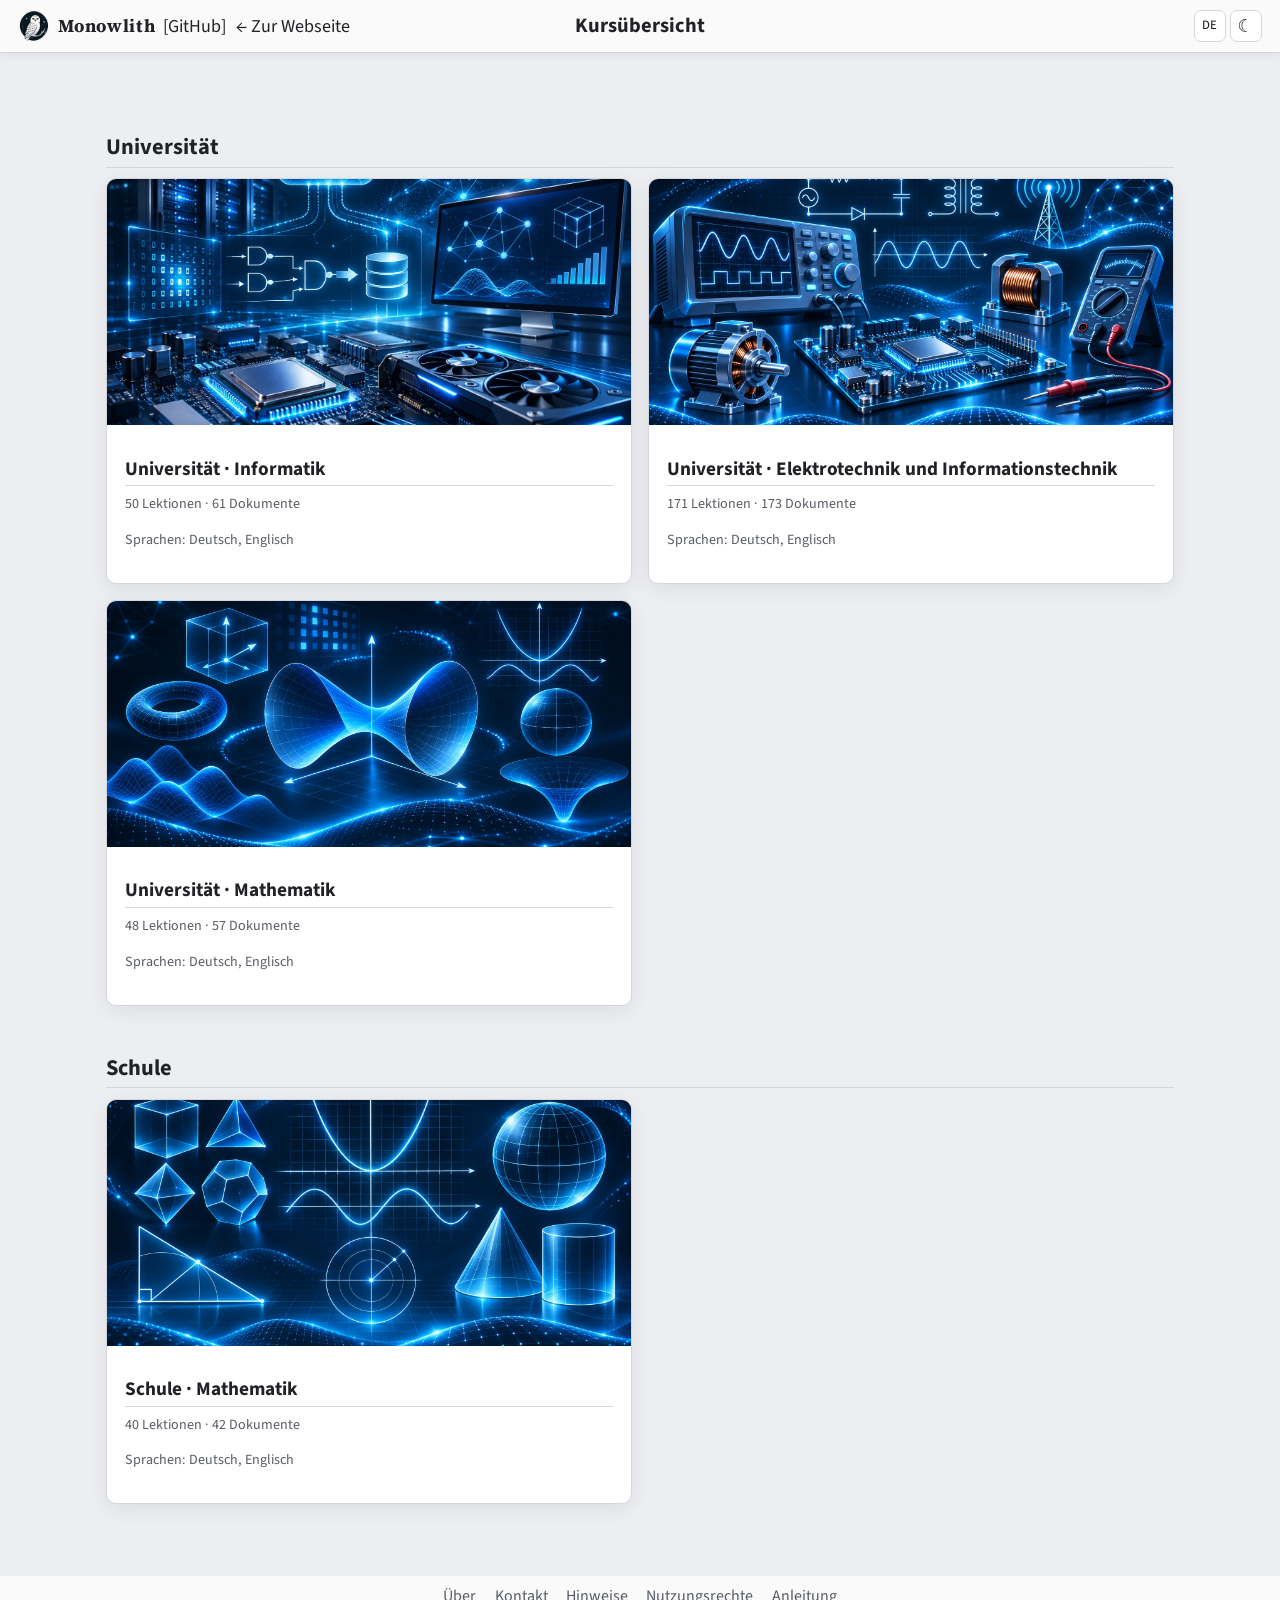
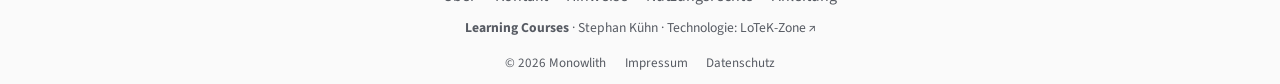
==== index.html @ 25c2ede9 "chore: refreshed course overview and reader" ====
<!doctype html>
<html lang="de" data-lc-profile="release"><head><meta charset="utf-8"><meta name="viewport" content="width=device-width,initial-scale=1">
<meta name="color-scheme" content="light dark"><title>Learning Courses – Offline Reader</title>
<link rel="stylesheet" href="shared/assets/css/app.css?v=8bc26051973edb3b"><link rel="stylesheet" href="shared/assets/css/embedded-fonts.css?v=6dfc550c5edab613"></head>
<body><div id="lc-root"><main class="lc-status">Learning Courses startet …</main></div>
<script src="shared/assets/js/courses.js?v=81b55caae9a7a567"></script>
<script src="shared/assets/js/url-state.js?v=8faade42d6f7b1ec"></script>
<script src="shared/assets/js/theme.js?v=e9096007d6a14a49"></script>
<script src="shared/assets/js/site-config.js?v=d00553d4a10f9506"></script>
<script src="shared/assets/js/language/language_de.js?v=0cd0fdbd65f5fe7f"></script>
<script src="shared/assets/js/language/language_en.js?v=919732bb2cdd5f0c"></script>
<script src="shared/assets/js/language/language.js?v=df7494eb579abad2"></script>
<script src="shared/assets/js/reader-shell.js?v=683fca53b7436d6e"></script>
<script src="shared/assets/js/reader-app.js?v=42b1e2e9cd0afe23"></script>
<script src="shared/assets/js/boot.js?v=6b96b19ff40c5bac"></script>
</body></html>
---- shared/assets/css/app.css ----
/* Monowlith Learning Courses · UI stylesheet v0.1.80.
   ONE authoritative layout source. No stylesheet append-patches or inline HTML styles.
   Values edited by the reader settings panel are declared exactly once below. */
:root {
 font-size:100%;
 color-scheme:light;
 --bg:#eceef1;--card:#fff;--fg:#212226;--muted:#575b63;--border:#d5d7dc;
 --accent:#246bb1;--panel:#f4f5f7;--bar:#fafafa;--code:#f1f2f5;
 --shadow:0 0.3125rem 1.25rem #00000012;--overlay-bg:#101012a8;
 --header-h:7.25rem;--read-font:1rem;
 --lc-header-action-font:.9rem;--lc-search-font:.96rem;
 --lc-note-title:.92rem;--lc-note-section-size:.9rem;--lc-note-text:.86rem;--lc-note-dialog-title:1.15rem;--lc-note-dialog-location:.95rem;--lc-note-dialog-label:.9rem;--lc-note-dialog-input:1rem;--lc-note-leading:1.45;--lc-note-padding-top:.2rem;--lc-note-padding-right:.4rem;--lc-note-padding-bottom:.4rem;--lc-note-padding-left:.4rem;
 --lc-bookmarks-width:25rem;--lc-bookmarks-font:.88rem;--lc-favorites-font:.88rem;--lc-dropdown-close-size:1.35rem;
 --lc-favorites-item-gap:.10rem;--lc-bookmarks-item-gap:.10rem;--lc-bookmarks-group-gap:.35rem;--lc-dropdown-row-padding-y:.12rem;
 --lc-note-button-size:1.25rem;--lc-note-button-top:.2rem;--lc-note-button-right:.2rem;
 --lc-left-normal:20rem;--lc-left-wide:25rem;--lc-right-normal:20rem;--lc-right-wide:25rem;
 --lc-paper-normal:60rem;--lc-paper-wide:100rem;--lc-paper-padding:clamp(1rem,3.4vw,2.6rem);
 --lc-nav-hover:#e7e9ed;--lc-jump-edge:.25rem;
 --lc-sidebar-font:0.92rem;--lc-panel-head-height:2.75rem;--lc-nav-item-leading:1.3;--lc-nav-item-gap:.2rem;--lc-nav-group-gap:.3rem;--lc-nav-parent-child-gap:.3rem;
 --lc-h1-size:2rem;--lc-h1-below:1rem;--lc-h2-size:1.4rem;
 --lc-h2-above:3rem;--lc-h2-border:0.0625rem;--lc-h2-underline:#d5d7dc;--lc-h2-padding:.3rem;
 --lc-h3-size:1.2rem;--lc-h3-above:2.016rem;--lc-h4-size:1.1rem;
 --lc-p-spacing:1rem;--lc-reader-leading:1.7;--lc-table-font:0.92rem;
 --lc-table-first-min:8rem;--lc-figcaption-top:.18rem;
 --lc-nav-marker-gap:.2rem;--lc-nav-marker-left:.7rem;
 --lc-nav-padding-top:.2rem;--lc-nav-padding-bottom:.2rem;
 --lc-nav-panel-left:.65rem;--lc-nav-panel-right:.65rem;--lc-nav-panel-top:.4rem;--lc-nav-panel-bottom:1rem;
 --lc-nav-group-padding-top:.2rem;--lc-nav-group-padding-bottom:.2rem;--lc-toc-main-left:0rem;--lc-toc-head-bottom:.3rem;--lc-toc-head-gap:.3rem;
 --lc-bullet-left:0rem;--lc-bullet-right:0rem;--lc-number-left:0rem;--lc-number-right:0rem;
 --lc-list-above:1rem;--lc-list-below:1rem;--lc-mono-size:.88rem;--lc-mono-padding:.85rem;
 --lc-list-marker-gap:.3rem;--lc-list-number-gap:.2rem;--lc-mono-leading:1.4;--lc-list-leading:1.5;--lc-list-gap:.25rem;
 --lc-h1-number-gap:.75rem;--lc-h2-number-gap:.35rem;--lc-h3-number-gap:.35rem;--lc-h4-number-gap:.35rem;
 --lc-h1-above:0rem;--lc-h1-padding:.3rem;--lc-h1-border:.0625rem;--lc-h1-underline:#d5d7dc;
 --lc-h2-below:.65rem;--lc-h3-below:.55rem;--lc-h4-above:1.35rem;--lc-h4-below:.4rem;
 --lc-h3-padding:.3rem;--lc-h3-border:.0625rem;--lc-h3-underline:#d5d7dc;
 --lc-h4-padding:.3rem;--lc-h4-border:.0625rem;--lc-h4-underline:#d5d7dc;
 --lc-tablet-font-scale:.9;
 --lc-h1-tablet-size:1.7rem;--lc-h2-tablet-size:1.26rem;--lc-h3-tablet-size:1.08rem;--lc-h4-tablet-size:1rem;
 --lc-h1-phone-size:1.45rem;--lc-h2-phone-size:1.2rem;--lc-h3-phone-size:1.08rem;--lc-h4-phone-size:1rem;
 --font-sans:'Source Sans 3',system-ui,'Segoe UI',Arial,sans-serif;
 --font-serif:'Source Serif 4',Cambria,'Times New Roman','Liberation Serif',serif;
 --font-mono:'JetBrains Mono',Consolas,monospace;
}
:root[data-theme="dark"] {
 color-scheme:dark;--bg:#202020;--card:#2b2b2b;--fg:#e6e6e6;--muted:#bdbdbd;
 --border:#454545;--accent:#8cbfff;--panel:#272727;--bar:#303030;
 --code:#363636;--lc-nav-hover:#363636;--shadow:0 0.375rem 1.375rem #0005;--overlay-bg:#000b;
}
/* Global native elements: headings and reading lists have one typographic owner. */
*,*::before,*::after {box-sizing:border-box}
html {scroll-behavior:smooth;scroll-padding-top:calc(var(--header-h) + 0.75rem)}
body {margin:0;background:var(--bg);color:var(--fg);font-size:1rem;line-height:1.55;font-family:var(--font-sans);font-style:normal}
button,input,select,textarea {font-weight:400;font-size:1rem;line-height:1.55;font-family:var(--font-sans);color:var(--fg)}
button {cursor:pointer;border:0.0625rem solid var(--border);background:var(--card);border-radius:0.4375rem;padding:.36rem .62rem}
button:hover {background:var(--code)}
button:disabled {opacity:.55;cursor:not-allowed}
a {color:var(--accent)}
:where(a,button,input,select,textarea,summary):focus-visible {outline:0.1875rem solid var(--accent);outline-offset:0.125rem}
[hidden][hidden] {display:none}
h1,h2,h3,h4 {line-height:1.25;text-wrap:wrap}
h1 {font-size:var(--lc-h1-size);margin:var(--lc-h1-above) 0 var(--lc-h1-below);padding-bottom:var(--lc-h1-padding);border-bottom:var(--lc-h1-border) solid var(--lc-h1-underline)}
h2 {font-size:var(--lc-h2-size);margin:var(--lc-h2-above) 0 var(--lc-h2-below);padding-bottom:var(--lc-h2-padding);border-bottom:var(--lc-h2-border) solid var(--lc-h2-underline)}
h3 {font-size:var(--lc-h3-size);margin:var(--lc-h3-above) 0 var(--lc-h3-below);padding-bottom:var(--lc-h3-padding);border-bottom:var(--lc-h3-border) solid var(--lc-h3-underline)}
h4 {font-size:var(--lc-h4-size);margin:var(--lc-h4-above) 0 var(--lc-h4-below);padding-bottom:var(--lc-h4-padding);border-bottom:var(--lc-h4-border) solid var(--lc-h4-underline)}
p {margin:var(--lc-p-spacing) 0}
img,svg {max-width:100%;height:auto}
code,pre {font-family:var(--font-mono);font-variant-ligatures:none}
pre {font-size:var(--lc-mono-size);overflow:auto;white-space:pre;overflow-wrap:normal;word-break:normal;line-height:var(--lc-mono-leading);padding:var(--lc-mono-padding);border-radius:0.5rem;background:var(--code)}
code {overflow-wrap:anywhere;background:var(--code);padding:0.12rem 0.2rem;border-radius:0.25rem}
pre code {font-size:var(--lc-mono-size);background:none;padding:0;white-space:pre;overflow-wrap:normal;word-break:normal;line-height:var(--lc-mono-leading)}
blockquote {margin-inline:0;padding:.2rem 1rem;border-left:0.1875rem solid var(--border);color:var(--muted)}
table {font-size:var(--lc-table-font);border-collapse:collapse;max-width:100%}
th,td {border:0.0625rem solid var(--border);padding:.45rem .6rem;text-align:start}
th {background:var(--code)}
figure {margin:1.05rem 0 1.3rem}figure img {display:block;max-width:100%}
figcaption {margin-top:var(--lc-figcaption-top);font-size:0.85rem;line-height:1.34;color:var(--muted)}
math {font-family:'STIX Two Math',math,serif;font-size:1.05rem}
/* Document lists: the ONLY list-item spacing and marker rules for reading content. */
/* Native fallback; enhanced lists use actual marker widths, not a fixed reserve. */
:is(.reader,.portal-tile-info) ul,:is(.reader,.portal-tile-info) ol {margin:var(--lc-list-above) 0 var(--lc-list-below);padding:0;list-style-position:inside}
:is(.reader,.portal-tile-info) ul {padding-inline:var(--lc-bullet-left) var(--lc-bullet-right)}
:is(.reader,.portal-tile-info) ol {padding-inline:var(--lc-number-left) var(--lc-number-right)}
:is(.reader,.portal-tile-info) li {margin:var(--lc-list-gap) 0;line-height:var(--lc-list-leading);text-indent:0;text-align:justify}
:is(.reader,.portal-tile-info) li p {margin:0;line-height:var(--lc-list-leading);text-align:justify}
:is(.reader,.portal-tile-info) .lc-content-list {display:grid;grid-template-columns:max-content minmax(0,1fr);row-gap:var(--lc-list-gap);list-style:none}
:is(.reader,.portal-tile-info) ul.lc-content-list {column-gap:var(--lc-list-marker-gap)}
:is(.reader,.portal-tile-info) ol.lc-content-list {column-gap:var(--lc-list-number-gap)}
:is(.reader,.portal-tile-info) .lc-content-list > li {display:grid;grid-template-columns:subgrid;grid-column:1/-1;align-items:start;margin:0;padding:0}
:is(.reader,.portal-tile-info) .lc-content-list > li > .lc-item-marker {grid-column:1;white-space:nowrap;text-align:end;line-height:var(--lc-list-leading)}
:is(.reader,.portal-tile-info) ul.lc-content-list > li > .lc-item-marker {text-align:start}
:is(.reader,.portal-tile-info) .lc-content-list > li > .lc-item-content {grid-column:2;min-width:0;overflow-wrap:anywhere}
:is(.reader,.portal-tile-info) li :is(ul,ol) {margin-block:.45rem}
/* Structural lesson-navigation lists are buttons/links, not numbered educational lists. */
.reader .lesson-contents-list,.reader .formula-jumps ul {margin:.4rem 0;padding:0;list-style:none}
.reader .lesson-contents-list li,.reader .formula-jumps li {padding:0;line-height:1.45;margin:.32rem 0;text-align:start}
.reader .lesson-contents-list li::before,.reader .formula-jumps li::before {content:none}
.reader col.lc-col-third {width:33%}
.reader col.lc-col-quarter {width:25%}
.text-right {text-align:right}.text-center {text-align:center}
.skip-link {position:fixed;top:0;left:-625rem;z-index:200;padding:.5rem;background:var(--card)}
.skip-link:focus {left:.5rem}
.sr-only {position:absolute;width:0.0625rem;height:0.0625rem;overflow:hidden;clip-path:inset(50%);white-space:nowrap}
.hidden.hidden {display:none}
/* Shared headers: same identity, no duplicate styles for home, reader, and legal pages. */
.site-header {position:sticky;top:0;z-index:20;width:100%;background:var(--bar);border-bottom:0.0625rem solid var(--border);box-shadow:0 0.125rem 0.5625rem #0001}
.header-first {min-height:3.25rem;display:grid;grid-template-columns:minmax(0,1fr) auto minmax(0,1fr);align-items:center;gap:.6rem;padding:.25rem 1.15rem}
.lc-reader-brand-group,.lc-info-header-left,.lc-header-actions,.lc-reader-brand-group,.header-tools {display:flex;align-items:center;gap:.65rem;min-width:0}
.lc-reader-brand-group {grid-column:1;grid-row:1;align-items:center}
.lc-info-header-left {align-items:center}
.lc-brand {display:inline-flex;align-items:center;gap:.45rem;color:var(--fg);font-weight:400;font-size:1.13rem;line-height:1.25;font-family:var(--font-serif);letter-spacing:0.04rem;text-decoration:none;white-space:nowrap}
.lc-brand:visited,.lc-brand:hover {color:var(--fg);text-decoration:none}
.lc-brand-image {display:block;width:2rem;height:2rem;object-fit:contain;border-radius:50%}
.lc-brand-symbol {display:inline-flex;align-self:center;align-items:center;justify-content:center}
.lc-brand-label {display:inline-flex;align-items:center;white-space:nowrap}
.lc-reader-wordmark {font-family:'Source Serif 4',Cambria,'Times New Roman','Liberation Serif',serif;font-size:1.13rem;font-weight:700;line-height:1.25}
.lc-github-tag {font-family:var(--font-sans);font-size:1.13rem;font-weight:400;line-height:1.25;letter-spacing:0;margin-inline-start:.45rem}
.home-link,.lc-info-back,.lc-start-link {text-decoration:none;color:var(--fg);white-space:nowrap;font-size:1.13rem;line-height:1.25}
.home-link:hover,.lc-info-back:hover,.lc-start-link:hover {text-decoration:underline}
.course-title {grid-column:2;text-align:center;font-size:1.28rem;line-height:1.15;font-weight:700}
.header-secondary {display:grid;grid-template-columns:minmax(0,1fr) auto minmax(0,1fr);gap:.55rem;align-items:center;min-height:3.25rem;padding:.35rem 1.15rem;border-top:0.0625rem solid var(--border)}
.search {display:block;width:min(100%,17.5rem);min-width:0;padding:.1rem .4rem;border:0.0625rem solid var(--border);border-radius:0.25rem;background:var(--card);font-size:var(--lc-search-font);line-height:1.3}
.search:focus {border-color:var(--accent);outline:0.0625rem solid var(--accent);outline-offset:0}
.header-progress {grid-column:2;display:flex;align-items:center;justify-content:center;gap:.35rem;flex-wrap:wrap}
.header-progress button {padding:.3rem .5rem;font-size:var(--lc-header-action-font)}
.header-tools {grid-column:3;justify-content:flex-end;gap:.25rem}
.icon-tool {display:inline-flex;align-items:center;justify-content:center;min-width:2rem;height:2rem;padding:.15rem .35rem;white-space:nowrap}
#lc-language-switch,#lc-document-language-switch {font-size:.8rem;font-weight:450}
#theme {font-size:1.13rem}
.lc-simple-header {min-height:3.75rem;display:flex;align-items:center;justify-content:space-between;gap:1rem;padding:.5rem 1.2rem}
.lc-info-header {flex-wrap:wrap}.lc-info-header-left {flex-wrap:wrap;gap:1rem}
.mobile-nav,.toc-trigger,.sidebar-overlay-head,.overlay-search-wrap,.toc-close,.overlay-backdrop {display:none}
/* Three columns. Narrow-column dimensions have exactly ONE source each. */
.shell {display:grid;grid-template-columns:minmax(0,var(--left-width,var(--lc-left-normal))) minmax(0,1fr) minmax(0,var(--right-width,var(--lc-right-normal)));min-height:calc(100dvh - var(--header-h));width:100%}
body.panels-wide {--left-width:var(--lc-left-wide);--right-width:var(--lc-right-wide)}
body.reader-wide {--paper-width:var(--lc-paper-wide)}
.sidebar,.toc {position:sticky;top:var(--header-h);height:calc(100dvh - var(--header-h));max-height:calc(100dvh - var(--header-h));overflow:auto;display:flex;flex-direction:column;background:var(--panel);font-size:var(--lc-sidebar-font)}
.sidebar {border-right:0.0625rem solid var(--border)}.toc {border-left:0.0625rem solid var(--border)}
.sidebar-top,.right-tabs {flex:none;display:flex;align-items:center;gap:.4rem;height:var(--lc-panel-head-height);padding:0 .85rem;background:var(--panel);border-bottom:0.0625rem solid var(--border)}
.panel-body {display:flex;flex-direction:column;flex:1;min-height:0;overflow:auto}
.sidebar-heading {font-size:var(--lc-sidebar-font);font-weight:700}
.groups,.toc-section,.lc-preview-nav {padding:var(--lc-nav-panel-top) var(--lc-nav-panel-right) var(--lc-nav-panel-bottom) var(--lc-nav-panel-left)}
.groups {flex:1;min-height:0;overflow:auto}
.groups > details + details,.lc-preview-nav > details + details {margin-top:var(--lc-nav-group-gap)}
:is(.groups,.lc-preview-nav) summary {cursor:pointer;color:var(--muted);font-weight:700;padding:var(--lc-nav-group-padding-top) 0 var(--lc-nav-group-padding-bottom);line-height:var(--lc-nav-item-leading)}
/* Shared navigation row metrics; left buttons and right links remain semantically distinct. */
.nav-item {display:flex;align-items:flex-start;gap:var(--lc-nav-marker-gap);width:100%;text-align:start;margin:0;padding:var(--lc-nav-padding-top) 0 var(--lc-nav-padding-bottom) var(--lc-nav-marker-left);border:0;background:transparent;border-radius:0.3125rem;font-size:var(--lc-sidebar-font);line-height:var(--lc-nav-item-leading)}
.groups summary + .nav-item,.lc-preview-nav summary + .nav-item {margin-top:var(--lc-nav-parent-child-gap)}
.groups .nav-item + .nav-item,.lc-preview-nav .nav-item + .nav-item {margin-top:var(--lc-nav-item-gap)}
.nav-item:hover {background:var(--lc-nav-hover)}
.nav-item.active {background:var(--code)}
.nav-item.active:hover {background:var(--lc-nav-hover)}
.nav-item.active {color:var(--accent);font-weight:700}
.tick {flex:0 0 auto;min-width:.65rem;line-height:var(--lc-nav-item-leading);text-align:start;color:inherit}
.sidebar-status,.notes-status {flex:none;padding:.55rem .85rem;color:var(--muted);font-size:var(--lc-sidebar-font);border-top:0.0625rem solid var(--border)}
.main {width:100%;min-width:0;padding:clamp(.8rem,2vw,1.65rem)}
.paper {min-width:0;max-width:var(--paper-width,var(--lc-paper-normal));margin:0 auto;padding:var(--lc-paper-padding);border:0.0625rem solid var(--border);border-radius:0.6875rem;background:var(--card);box-shadow:var(--shadow)}
.paper::after {content:"";display:block;height:max(0rem,calc(2.4rem - var(--lc-paper-padding)))}
.reader {font-size:var(--read-font);line-height:var(--lc-reader-leading);font-style:normal;overflow-wrap:anywhere}
.reader h2,.reader h3,.reader h4 {scroll-margin-top:calc(var(--header-h) + 0.875rem)}
.reader p {text-align:justify;hyphens:none;text-wrap:pretty}
.reader .contact-lines {text-align:start;text-wrap:wrap}
.reader :is(pre,code,table,figcaption,.lesson-meta p,.notes-hint) {text-align:start}
.reader img.kursgrafik {display:block;width:min(100%,56.25rem);margin:1rem auto .3rem;border:0.0625rem solid var(--border);border-radius:0.4375rem;background:#fff}
.reader .semantic-math,.reader .table-scroll {max-width:100%;overflow-x:auto}
.reader math[display="block"] {display:block;width:100%;min-width:0;margin:.5rem auto;text-align:center}
.reader table {display:block;max-width:100%;overflow:auto}
.reader table.lc-lesson-table :is(th,td):first-child {min-width:var(--lc-table-first-min);white-space:nowrap}
.reader .section-number {color:var(--muted);font-family:var(--font-sans);font-weight:700;line-height:1.25;letter-spacing:normal;display:inline-block;text-align:start;flex:none}
.reader h1 .lesson-number {font-size:var(--lc-h1-size);color:var(--muted);margin-inline-end:var(--lc-h1-number-gap)}
.reader h2 .section-number {font-size:var(--lc-h2-size);margin-inline-end:var(--lc-h2-number-gap)}
.reader h3 .section-number {font-size:var(--lc-h3-size);margin-inline-end:var(--lc-h3-number-gap)}
.reader h4 .section-number {font-size:var(--lc-h4-size);margin-inline-end:var(--lc-h4-number-gap)}
.reader .section-number[aria-hidden="true"] {display:none}
.reader .section-head {display:flex;align-items:baseline;gap:.5rem}
.section-title-inner {flex:1;min-width:0;text-wrap:wrap}
.section-tools {display:inline-flex;align-self:center;flex:none;gap:.3rem;margin-left:auto}
.section-tools button {display:inline-flex;align-items:center;justify-content:center;width:1.75rem;height:1.75rem;padding:0.1875rem;color:var(--muted)}
.section-tools button[aria-pressed="true"],.section-tools button.has-note {color:var(--accent);border-color:var(--accent)}
.section-tools svg {width:0.9375rem;height:0.9375rem;stroke:currentColor;fill:none;stroke-width:1.8}
.reader-layout {position:relative;min-width:0}.annotation-rail,.inline-annotations {display:none}
.reader-utility,.lesson-actions,.reader-lesson-nav {display:flex;align-items:center;gap:.6rem;flex-wrap:wrap}
.reader-utility {justify-content:space-between;margin-bottom:.65rem}
.breadcrumb {font-size:.83rem;color:var(--muted)}
.progress-feedback {max-width:65.625rem;margin:0 auto .6rem;color:var(--muted);font-size:.82rem}
.progress-feedback:empty {display:none}
.reader-lesson-nav {position:relative;z-index:3;justify-content:center;padding:.45rem 1rem .15rem;background:var(--bar)}
#favorite-toggle[aria-pressed="true"] {color:var(--accent);border-color:var(--accent)}
/* Lesson metadata and in-document contents. */
.lesson-meta {padding:.75rem 1rem;margin:1rem 0;border-radius:0.5rem;background:var(--panel)}
.lesson-meta p {margin:.28rem 0;font-size:1em}
.lesson-note,.quellen-stand,.notes-hint {font-size:0.82rem;color:var(--muted)}
.anker-alias {display:none}
.lesson-contents {border:0.0625rem solid var(--border);border-radius:0.5rem;padding:.5rem .75rem;margin:1rem 0}
.lesson-contents summary {font-weight:650;cursor:pointer}
.lesson-contents-list li {margin:.33rem 0}
.lesson-contents-list .toc-h3 {padding-left:1rem}
.lesson-contents-list .toc-h4 {padding-left:2rem}
.lesson-contents-list a {text-decoration:none}
.formula-box {display:flex;justify-content:center;align-items:center;max-width:100%;min-width:0;overflow-x:auto;margin:1rem 0;padding:.75rem 1rem;background:var(--code);border:0;border-radius:0.5rem;text-align:center}
.reader .formula-box math[display="block"] {width:auto;min-width:0;max-width:100%;margin:0 auto;text-align:center}
.formula-jumps ul {display:flex;flex-wrap:wrap;gap:.5rem}
.formula-jumps a {display:inline-block;border:0.0625rem solid var(--border);border-radius:0.375rem;padding:.2rem .45rem}
/* TOC and notes. */
.toc-head {flex:none;display:flex;align-items:center;gap:.4rem;padding:var(--lc-nav-group-padding-top) 0 var(--lc-toc-head-bottom);margin-bottom:var(--lc-toc-head-gap);line-height:var(--lc-nav-item-leading);background:var(--panel);border-bottom:0.0625rem solid var(--border)}
.right-tabs button {padding:.16rem .62rem}
.right-tabs button[aria-selected="true"] {color:var(--accent);border-color:var(--accent)}
.toc-section {overflow:auto;flex:1;min-height:0}
.toc-section a {display:flex;align-items:flex-start;gap:var(--lc-nav-marker-gap);margin:0;padding:var(--lc-nav-padding-top) 0 var(--lc-nav-padding-bottom) var(--lc-toc-main-left);font-size:var(--lc-sidebar-font);line-height:var(--lc-nav-item-leading);text-decoration:none;overflow-wrap:anywhere}
.toc-section a:hover {text-decoration:underline}
.toc-section a.subheading {padding-left:var(--lc-nav-marker-left)}
.toc-section a:not(.subheading) {padding-block:var(--lc-nav-group-padding-top) var(--lc-nav-group-padding-bottom)}
.toc-section a + a {margin-top:var(--lc-nav-item-gap)}
.toc-section a + a:not(.subheading) {margin-top:var(--lc-nav-group-gap)}
.toc-section a[data-nav-level="h2"] + a.subheading,.toc-section a[data-nav-level="h3"] + a[data-nav-level="h4"] {margin-top:var(--lc-nav-parent-child-gap)}
.toc-number {flex:none;white-space:nowrap}
.toc-label {min-width:0;overflow-wrap:anywhere}
.notes-section {position:relative;display:flex;flex-direction:column;flex:1;min-height:0;overflow:hidden}
.note-actions,.notes-export {display:flex;align-items:center;gap:.35rem;flex-wrap:wrap}
.notes-manager {position:relative;z-index:3;background:var(--panel)}
.notes-manager>summary {padding:.6rem .85rem;cursor:pointer;font-weight:700;font-size:.83rem;border-bottom:0.0625rem solid var(--border)}
.notes-manager-body {padding:.5rem .75rem 1rem}
.notes-manager[open] {position:absolute;inset:0;z-index:5;overflow:auto;box-shadow:var(--shadow)}
.notes-track {position:relative;flex:1;min-height:0;overflow:hidden;pointer-events:none}
.note-group {position:absolute;left:.35rem;right:.35rem;overflow:auto;pointer-events:auto;scrollbar-width:thin}
.margin-note {padding:var(--lc-note-padding-top) var(--lc-note-padding-right) var(--lc-note-padding-bottom) var(--lc-note-padding-left);margin-bottom:.3rem;border:0.0625rem solid var(--border);border-left:0.1875rem solid var(--accent);border-radius:0.4375rem;background:var(--panel);font-size:var(--lc-note-text);line-height:var(--lc-note-leading);overflow-wrap:anywhere}
.margin-note p {margin:.3rem 0;white-space:pre-wrap;text-align:start}
.note-tools {display:flex;align-items:flex-start;gap:.3rem}
.note-chapter-title {font-size:var(--lc-note-section-size);overflow-wrap:anywhere}
.note-divider {border:0;border-top:.0625rem solid var(--border);margin:.3rem 0}
.note-section-title {flex:1;min-width:0;font-size:var(--lc-note-title);font-weight:700;overflow-wrap:anywhere}
.note-button-group {display:flex;align-items:center;gap:.2rem;flex:none;margin-top:calc(var(--lc-note-button-top) - var(--lc-note-padding-top));margin-right:calc(var(--lc-note-button-right) - var(--lc-note-padding-right))}
.note-tools .note-action {display:grid;place-items:center;flex:none;width:var(--lc-note-button-size);height:var(--lc-note-button-size);padding:0;line-height:1;border-radius:.25rem}
.note-action .lc-action-icon {width:75%;height:75%}
.note-card {padding:.55rem;border:0.0625rem solid var(--border);border-radius:0.4375rem;margin:.4rem 0}
.note-card p {white-space:pre-wrap;text-align:start}.note-card-actions {display:flex;gap:.4rem}
.note-dialog {width:min(94vw,31.25rem);max-height:85dvh;overflow:auto;padding:0;background:var(--card);color:var(--fg);border:0.0625rem solid var(--border);border-radius:0.625rem;box-shadow:var(--shadow)}
.note-dialog::backdrop {background:var(--overlay-bg)}
.note-dialog form {padding:1rem}
.note-dialog-head,.note-dialog-buttons {display:flex;align-items:center;justify-content:space-between;gap:.6rem}
#note-dialog-title,.lc-note-preview .note-dialog-head strong {font-size:var(--lc-note-dialog-title)}
#note-dialog-location,.lc-note-preview-location {font-size:var(--lc-note-dialog-location)}
.note-dialog label,.lc-note-preview-label {display:block;margin:.6rem 0 .25rem;font-weight:650;font-size:var(--lc-note-dialog-label)}
.note-dialog textarea,.notes-section textarea,.notes-section select {display:block;width:100%;padding:.5rem;background:var(--card);border:0.0625rem solid var(--border);border-radius:0.375rem}
.note-dialog-buttons {justify-content:space-between;flex-wrap:wrap;margin-top:.7rem}
#note-dialog textarea,.lc-note-preview-input {font-size:var(--lc-note-dialog-input);line-height:var(--lc-note-leading)}
.transfer-dialog {width:min(94vw,35rem)}
.transfer-body {padding:1rem;display:grid;gap:.7rem}
.transfer-options {display:grid;gap:.35rem;border:.0625rem solid var(--border);padding:.65rem;border-radius:.375rem}
.transfer-options label,.transfer-keep {display:flex;align-items:center;gap:.5rem;margin:0;font-size:var(--lc-sidebar-font);font-weight:400}
.transfer-options label span:last-child {margin-inline-start:auto;color:var(--muted)}
.transfer-controls {display:flex;flex-wrap:wrap;gap:.5rem;align-items:center}
.transfer-section {display:grid;gap:.5rem;border-top:.0625rem solid var(--border);padding-top:.75rem}
.transfer-section > strong {font-size:1rem}
.transfer-body > .note-dialog-buttons {justify-content:flex-end;margin-top:0}
.transfer-result:empty {display:none}
.transfer-result {min-height:1.4rem;color:var(--muted);overflow-wrap:anywhere}

.transfer-dialog p {margin:0}
.transfer-dialog button {font-size:var(--lc-sidebar-font)}
.lc-note-preview {padding:.6rem;min-width:0}
.lc-note-preview-input {border:.0625rem solid var(--border);padding:.4rem;white-space:pre-wrap}
/* Dropdowns and bookmarks. */
.header-dropdown {position:relative}
.header-dropdown-list {position:absolute;z-index:55;left:50%;top:calc(100% + 0.4375rem);transform:translateX(-50%);width:min(22.5rem,88vw);max-height:65dvh;overflow:auto;padding:.45rem;background:var(--card);border:0.0625rem solid var(--border);border-radius:0.5rem;box-shadow:var(--shadow)}
#bookmarks-menu {width:min(var(--lc-bookmarks-width),88vw);--lc-dropdown-font:var(--lc-bookmarks-font)}
#favorites-menu {--lc-dropdown-font:var(--lc-favorites-font)}
.dropdown-row {display:flex;align-items:center;gap:.3rem;border-bottom:0}
#favorites-menu .dropdown-row + .dropdown-row {margin-top:var(--lc-favorites-item-gap)}
.header-progress .dropdown-entry {flex:1;min-width:0;text-align:start;border:0;background:none;padding:var(--lc-dropdown-row-padding-y) .35rem;font-size:var(--lc-dropdown-font,.82rem);overflow-wrap:anywhere}
 .header-progress .dropdown-remove {display:grid;place-items:center;flex:0 0 var(--lc-dropdown-close-size);width:var(--lc-dropdown-close-size);height:var(--lc-dropdown-close-size);padding:0;line-height:1;border-radius:.3rem}
.lc-action-icon {display:block;flex:none;width:1rem;height:1rem;fill:none;stroke:currentColor;stroke-width:2.5;stroke-linecap:round;stroke-linejoin:round}
.dropdown-remove .lc-action-icon {width:75%;height:75%}
#close-menu {display:inline-flex;align-items:center;gap:.25rem}
:is(#close-right,#note-cancel-x,#transfer-x,.lc-settings-close) {align-items:center;justify-content:center;line-height:1}
:is(#note-cancel-x,#transfer-x,.lc-settings-close) {display:grid;place-items:center;padding:.25rem}
.dropdown-empty,.favorites-empty {padding:.5rem;color:var(--muted);font-size:var(--lc-dropdown-font,.82rem)}
.bookmark-course,.bookmark-chapter {padding:var(--lc-dropdown-row-padding-y) .3rem;color:var(--fg);font-size:var(--lc-dropdown-font,.81rem);font-weight:700}
.bookmark-chapter {color:var(--muted);font-size:var(--lc-dropdown-font,.77rem);font-weight:400;font-style:italic}
.header-progress .dropdown-entry {font-weight:400;border-radius:.3125rem}
.header-dropdown-list :is(.dropdown-row,.bookmark-course-link) {border-radius:.3125rem}
.header-dropdown-list :is(.dropdown-row,.bookmark-course-link):hover {background:var(--lc-nav-hover)}
.header-dropdown-list .dropdown-selected {background:var(--code)}
.header-dropdown-list .dropdown-selected .dropdown-entry {color:var(--accent)}
.header-dropdown-list .dropdown-entry:hover {background:transparent}
.bookmark-course-link {display:flex;align-items:center;gap:.3rem;padding:0}
#bookmarks-menu .bookmark-course-link .dropdown-entry {font-weight:700;color:var(--fg)}
#bookmarks-menu .bookmark-course-link.dropdown-selected .dropdown-entry {color:var(--accent)}
.bookmark-course-context {font-style:italic;color:var(--muted)}
#bookmarks-menu .dropdown-row {border-bottom:0}
#bookmarks-menu :is(.bookmark-item,.bookmark-chapter) {margin-top:var(--lc-bookmarks-item-gap)}
#bookmarks-menu .bookmark-group-divider {border-top:.0625rem solid var(--border);margin-top:calc(var(--lc-bookmarks-group-gap) / 2);padding-top:calc(var(--lc-bookmarks-group-gap) / 2)}
.bookmark-subitem {padding-left:.5rem}
/* Course cards and start page. */
.lc-home {width:100%;max-width:68.75rem;margin:2rem auto 2.8rem;padding:0 1rem}
.lc-home h1 {margin-bottom:.8rem}
.lc-home-course-section {margin:1.7rem 0}
.lc-home-level {padding-bottom:.35rem;border-bottom:0.0625rem solid var(--border)}
.lc-cards {display:grid;grid-template-columns:repeat(2,minmax(0,1fr));gap:1rem}
.lc-course-card {background:var(--card);border:0.0625rem solid var(--border);border-radius:0.625rem;overflow:hidden;box-shadow:var(--shadow)}
.lc-course-card a {color:var(--fg);text-decoration:none}
.lc-course-card:hover {border-color:var(--accent)}
.lc-card-image-link {display:block}
.lc-card-image {display:block;width:100%;height:15.4rem;object-fit:cover;object-position:center}
.lc-card-body {padding:1.95rem 1.15rem;display:flex;flex-direction:column;justify-content:center;gap:.5rem}
.lc-card-body h3 {margin:0}
.lc-card-body p {color:var(--muted);font-size:.88rem;margin:0}
.lc-card-body .lc-card-languages {margin-top:.35rem}
.lc-status {margin-top:1rem;color:var(--muted)}
/* Normal-flow footer: fill unused viewport height on short standalone pages.
   Do not change the reader shell or the approved sticky sidebars. */
body:has(> .site-footer),#lc-root:has(> .lc-home) {display:flex;flex-direction:column;min-height:100vh;min-height:100dvh}
body:has(> .site-footer) > :is(.lc-page,.repo-landing,.portal-main) {width:100%}
/* One shared footer on every published page. */
.site-footer {position:relative;z-index:3;width:100%;margin:0;padding:.3rem 1rem .7rem;background:var(--bar);color:var(--muted);text-align:center}
body > .site-footer,#lc-root:has(> .lc-home) > .site-footer {margin-top:auto;flex-shrink:0}
.lc-global-footer {max-width:71.875rem;margin:auto}
.lc-footer-project {padding:.2rem 0 .4rem}
.lc-footer-project nav {display:flex;align-items:center;justify-content:center;flex-wrap:wrap;gap:.35rem 1.15rem}
.lc-footer-project a {text-decoration:none}
.lc-footer-credits {font-size:.85rem;margin:.5rem 0}
.lc-footer-legal {max-width:var(--lc-paper-normal);margin:0 auto;font-size:.82rem}
.lc-footer-legal nav {display:flex;justify-content:center;align-items:center;flex-wrap:wrap;gap:.35rem 1.15rem}
.lc-global-footer a {color:var(--muted)}
.lc-footer-legal a {text-decoration:none}
.lc-global-footer a:hover {text-decoration:underline}
/* Top of page: a small button, not an overlay bar. */
.bottom-jumpbar {position:fixed;bottom:var(--lc-jump-bottom,.8rem);left:var(--lc-jump-x,50%);transform:translateX(-50%);z-index:19;width:max-content;visibility:hidden;pointer-events:none}
body.has-scrolled .bottom-jumpbar {visibility:visible;pointer-events:auto}
.bottom-jumpbar button {padding:.2rem .5rem;font-size:.8rem}
/* Information pages and the multi-repository portal use exactly the same body/footer. */
.lc-page,.repo-landing {max-width:var(--paper-width,var(--lc-paper-normal));min-height:60dvh;margin:0 auto;padding:var(--lc-paper-padding);border:0.0625rem solid transparent}
.portal-main {max-width:65.625rem;min-height:58dvh;margin:auto;padding:clamp(1.3rem,4vw,3.8rem) 1.4rem}
.portal-eyebrow {font-size:.83rem;color:var(--muted);letter-spacing:0.04rem}
.portal-banner img {display:block;width:100%;height:clamp(8.4375rem,22vw,19.375rem);object-fit:cover}
.portal-tile {display:grid;grid-template-columns:minmax(0,15rem) minmax(0,1fr);align-items:start;gap:1.3rem;margin-top:1.6rem;padding:1.2rem;border:0.0625rem solid var(--border);border-radius:0.625rem;background:var(--card);text-decoration:none;color:var(--fg)}
.portal-tile:hover {outline:0.125rem solid var(--accent)}
.portal-tile-image {display:block;width:100%;aspect-ratio:1;object-fit:cover;border-radius:0.375rem}
.portal-tile-info {min-width:0}
.tile-name {font-size:1.25rem;font-weight:700;margin:0 0 .5rem}
.portal-tile-info p {margin:.4rem 0}
.lc-lang {display:flex;align-items:center;gap:.3rem}
.lc-lang button[aria-pressed="true"] {border-color:var(--accent);color:var(--accent)}
/* Reader settings: all editors change the actual root tokens shown at the beginning. */
.lc-layout-dialog {position:fixed;top:calc(var(--header-h) + .3rem);left:.5rem;z-index:120;width:min(27.5rem,calc(100vw - 1rem));max-height:min(44rem,calc(100dvh - 1rem));display:flex;flex-direction:column;overflow:hidden;background:var(--card);border:0.0625rem solid var(--border);border-radius:0.625rem;box-shadow:var(--shadow)}
.lc-layout-dialog header,.lc-layout-actions {flex:none;display:flex;align-items:center;gap:.35rem;padding:.35rem .5rem;background:var(--card);z-index:2}
.lc-layout-dialog header {justify-content:space-between;border-bottom:0.0625rem solid var(--border);cursor:move;touch-action:none;user-select:none}
.lc-layout-dialog header button {cursor:pointer}
.lc-layout-dialog header strong {overflow-wrap:anywhere;flex:1;min-width:0}
.lc-layout-dialog header {width:min(100%,27.375rem);justify-content:flex-start;box-sizing:border-box}
.lc-layout-dialog header button {flex:none}
.lc-layout-scroll {flex:1 1 auto;min-height:0;min-width:0;overflow:auto;overscroll-behavior:contain;padding:.3rem .5rem}
.lc-layout-workspace {display:grid;grid-template-columns:minmax(0,1fr);gap:.5rem;align-items:start}
.lc-layout-dialog.with-preview {width:min(68.2rem,calc(100vw - 1rem));height:min(44rem,calc(100dvh - 1rem))}
.lc-layout-dialog.with-preview .lc-layout-workspace {grid-template-columns:minmax(0,27.5rem) minmax(0,1fr)}
.lc-layout-dialog.with-preview .lc-layout-scroll {display:flex;flex-direction:column;overflow:hidden}
.lc-layout-dialog.with-preview .lc-layout-workspace {flex:1;min-height:0;align-items:stretch}
.lc-layout-dialog.with-preview .lc-layout-controls {overflow:auto;min-height:0}
.lc-layout-controls {min-width:0}
.lc-layout-tabs {display:flex;gap:.2rem;flex-wrap:wrap;margin:.25rem 0}
.lc-layout-dialog button {font-size:.8rem;padding:.23rem .4rem}
.lc-layout-tabs button[aria-selected="true"] {border-color:var(--accent);background:var(--code);font-weight:700}
.lc-layout-grid {display:grid;grid-template-columns:1fr;gap:.5rem}
.lc-layout-heading-select {display:flex;align-items:center;gap:.6rem;margin:.45rem 0}
.lc-layout-heading-select select {min-width:6rem;padding:.3rem;border:0.0625rem solid var(--border);border-radius:.3rem;background:var(--card)}
.lc-layout-underline {display:flex;align-items:center;gap:.5rem;margin:.55rem 0}
.lc-layout-preview {min-width:0;max-height:none;min-height:0;overflow:auto;padding:.85rem;border:0.0625rem solid var(--border);border-radius:.5rem;background:var(--card)}
.lc-layout-preview .reader {min-width:0}
.lc-layout-preview :is(.lc-preview-nav,.lc-preview-toc) {background:var(--panel);font-size:var(--lc-sidebar-font)}
.lc-layout-preview .lc-preview-toc {display:block}
.lc-layout-preview .lc-preview-nav .nav-item {max-width:100%}
.lc-layout-preview .lc-preview-figure {height:3rem;border:0.0625rem solid var(--border);background:var(--panel);border-radius:.2rem}
.lc-layout-preview .lc-preview-caption {margin:.3rem 0;color:var(--muted);font-size:.8rem}
.lc-layout-preview .lc-lesson-table {width:100%}
.lc-layout-preview .lc-preview-only-label {font-size:.8rem;color:var(--muted)}
.lc-layout-dialog fieldset {min-width:0;padding:.4rem .5rem;border:0.0625rem solid var(--border);border-radius:0.4375rem}
.lc-layout-dialog legend {font-size:.79rem;font-weight:700}
.lc-layout-row {display:grid;grid-template-columns:minmax(0,1fr) minmax(3.8rem,30%) auto;align-items:center;gap:.25rem;margin:.18rem 0;font-size:.75rem}
.lc-layout-row label {overflow-wrap:anywhere}
.lc-layout-row input {width:100%;min-width:0;padding:.24rem .3rem;border:0.0625rem solid var(--border);border-radius:0.25rem;background:var(--panel);font-size:.75rem;font-family:var(--font-mono)}
.lc-layout-row input[aria-invalid="true"] {border-color:#c33}
.lc-layout-hint {font-size:.75rem;color:var(--muted);margin:.15rem 0 .35rem}
.lc-layout-actions {flex-wrap:wrap;justify-content:flex-end;border-top:0.0625rem solid var(--border)}
.lc-export-status {flex:1 0 100%;min-width:0;font-size:.75rem;color:var(--muted);overflow-wrap:anywhere}
.lc-export-status:empty {display:none}
/* Independent sticky panel heads and bodies. The fixed-height body may move
   underneath its opaque head at the shell end; no scroll-driven sizing. */
@media (min-width:47.5001rem) {
 .sidebar {position:relative;top:auto;height:auto;max-height:none;overflow:visible;align-self:stretch}
 .sidebar > .sidebar-top {position:sticky;top:var(--header-h);z-index:2}
 .sidebar > .panel-body {position:sticky;top:calc(var(--header-h) + var(--lc-panel-head-height));height:max(0rem,calc(100dvh - var(--header-h) - var(--lc-panel-head-height)));flex:none}
}
@media (min-width:70.0001rem) {
 .toc {position:relative;top:auto;height:auto;max-height:none;overflow:visible;align-self:stretch}
 .toc > .right-tabs {position:sticky;top:var(--header-h);z-index:2}
 .toc > .panel-body {position:sticky;top:calc(var(--header-h) + var(--lc-panel-head-height));height:max(0rem,calc(100dvh - var(--header-h) - var(--lc-panel-head-height)));flex:none}
}
/* Tablet breakpoint: reclaim the right column; typography is scaled independently of the user-owned root. */
@media (max-width:70rem) {
 .header-secondary {grid-template-columns:minmax(0,1fr) auto}
 .header-progress {grid-column:1/-1;grid-row:2;justify-content:center}
 .header-tools {grid-column:2;grid-row:1}
 .shell {grid-template-columns:minmax(0,calc(var(--left-width,var(--lc-left-normal)) * .9)) minmax(0,1fr)}
 .toc {display:none;position:fixed;top:var(--header-h);right:0;z-index:40;width:min(88vw,24.375rem);height:max(0rem,calc(100dvh - var(--header-h)));max-height:none;box-shadow:var(--shadow)}
 body.toc-open .toc {display:flex}
 .toc-trigger,.toc-close {display:inline-flex}
 .mobile-nav,.toc-trigger {justify-content:center;align-items:center;width:7rem;max-width:100%;white-space:nowrap}
 .toc-trigger {grid-column:3;justify-self:end}
 .notes-track {overflow:auto;pointer-events:auto;padding:.5rem}
 .note-group {position:relative;left:auto;right:auto;top:auto;max-height:none;margin:.5rem 0}
}
/* A user-controlled, unitless 0.9 factor: tablet typography; all source font sizes remain rem. */
@media (min-width:47.5001rem) and (max-width:70rem) {
 .site-header,.shell {font-size:calc(1rem * var(--lc-tablet-font-scale))}
 .reader {font-size:calc(var(--read-font) * var(--lc-tablet-font-scale))}
 h1,.reader h1 .lesson-number {font-size:var(--lc-h1-tablet-size)}
 h2,.reader h2 .section-number {font-size:var(--lc-h2-tablet-size)}
 h3,.reader h3 .section-number {font-size:var(--lc-h3-tablet-size)}
 h4,.reader h4 .section-number {font-size:var(--lc-h4-tablet-size)}
 table {font-size:calc(var(--lc-table-font) * var(--lc-tablet-font-scale))}
 .sidebar,.toc,.nav-item,.sidebar-heading,.toc-section a {font-size:calc(var(--lc-sidebar-font) * var(--lc-tablet-font-scale))}
 .lc-brand,.lc-reader-wordmark,.lc-github-tag {font-size:calc(1.13rem * var(--lc-tablet-font-scale))}
 .home-link,.lc-info-back,.lc-start-link {font-size:calc(1.13rem * var(--lc-tablet-font-scale))}
 .course-title {font-size:calc(1.28rem * var(--lc-tablet-font-scale))}
 .header-progress button {font-size:calc(var(--lc-header-action-font) * var(--lc-tablet-font-scale))}
 .search {font-size:calc(var(--lc-search-font) * var(--lc-tablet-font-scale))}
 .icon-tool,.toc-trigger {font-size:calc(.86rem * var(--lc-tablet-font-scale))}
}
@media (max-width:47.5rem) {
 h1,.reader h1 .lesson-number {font-size:var(--lc-h1-phone-size)}
 h2,.reader h2 .section-number {font-size:var(--lc-h2-phone-size)}
 h3,.reader h3 .section-number {font-size:var(--lc-h3-phone-size)}
 h4,.reader h4 .section-number {font-size:var(--lc-h4-phone-size)}

 .portal-tile {grid-template-columns:1fr}
 .portal-tile-image {max-width:15rem}
 .header-first {grid-template-columns:1fr auto;gap:.4rem;padding:.4rem .6rem}
 .lc-reader-brand-group {grid-column:1/-1;grid-row:1;justify-content:center;flex-wrap:wrap}
 .course-title {grid-column:1/-1;grid-row:2;text-align:center;font-size:1.12rem}
 .mobile-nav,.toc-trigger {display:inline-flex}
 .mobile-nav {grid-column:1;grid-row:3;justify-self:start}
 .toc-trigger {grid-column:2;grid-row:3;justify-self:end}
 .header-secondary {grid-template-columns:minmax(0,1fr) auto;gap:.3rem;padding:.3rem .6rem}
 .header-progress {grid-column:1/-1}
 .header-tools {grid-column:2}
 .header-progress {grid-column:1/-1;grid-row:2;justify-content:center}
 .header-tools {gap:.15rem}
 .icon-tool {min-width:1.75rem;padding:.1rem .25rem}
 .shell {display:block}
 .sidebar {display:none;position:fixed;top:var(--header-h);left:0;z-index:42;width:min(88vw,23.75rem);height:max(0rem,calc(100dvh - var(--header-h)));max-height:none;box-shadow:var(--shadow)}
 body.nav-open .sidebar {display:flex}
 .sidebar-overlay-head,.overlay-search-wrap {display:flex;align-items:center;justify-content:space-between;gap:.4rem;padding:.6rem .8rem}
 .overlay-backdrop {position:fixed;inset:var(--header-h) 0 0;z-index:39;background:var(--overlay-bg);border:0;border-radius:0}
 body.nav-open .overlay-backdrop,body.toc-open .overlay-backdrop {display:block}
 :root {--lc-paper-padding:1rem}
 .lc-layout-dialog.with-preview .lc-layout-workspace {grid-template-columns:1fr}
 .lc-layout-dialog.with-preview .lc-layout-scroll {display:block;overflow:auto}
 .lc-layout-dialog.with-preview .lc-layout-controls {overflow:visible}
 .lc-layout-preview {max-height:none}
 .lc-info-header-left {gap:.5rem}
}
@media (max-width:33rem) {
 .lc-cards {grid-template-columns:minmax(0,1fr)}
}
@media (prefers-reduced-motion:reduce) {html {scroll-behavior:auto}}
@media print {
 .site-header,.sidebar,.toc,.bottom-jumpbar,.reader-lesson-nav,.section-tools,.lc-layout-dialog,.portal-banner,.notes-section {display:none}
 .shell {display:block}.paper {max-width:none;padding:0;border:0;box-shadow:none}
 .main,.lc-page {padding:0}
}

/* Shared first header row: same geometry across reader, overview and pages. */
.header-first .lc-header-actions {grid-column:3;grid-row:1;justify-self:end;gap:.25rem}
.header-first .course-title {grid-row:1;min-width:0}
.header-panel-actions {display:none}
.lc-setting-copy {font-size:.75rem;min-width:2.8rem;padding:.24rem .35rem;white-space:nowrap}
@media(max-width:70rem){
 .header-panel-actions {display:flex;justify-content:space-between;grid-column:1/-1;grid-row:3;gap:.4rem}
 .header-panel-actions .toc-trigger {margin-inline-start:auto}
}
@media(max-width:47.5rem){
 .header-first .lc-reader-brand-group {grid-column:1;grid-row:1;justify-content:flex-start}
 .header-first .lc-header-actions {grid-column:2;grid-row:1;align-self:start}
 .header-first .course-title {grid-column:1/-1;grid-row:2}
}
/* Fixed column geometry prevents a longer page title moving the brand. */
.header-first {grid-template-columns:repeat(3,minmax(0,1fr))}
.header-first .lc-brand {flex:none}
.header-first :is(.home-link,.lc-info-back,.lc-start-link) {min-width:0;overflow:hidden;text-overflow:ellipsis}
.header-first .course-title {overflow:hidden;text-overflow:ellipsis;white-space:nowrap}
@media(max-width:47.5rem){
 .header-first {grid-template-columns:minmax(0,1fr) auto}
 .header-first .lc-reader-brand-group {flex-direction:column;flex-wrap:nowrap;align-items:flex-start;gap:.2rem}
 .header-first .lc-brand {max-width:100%}
 .header-first .course-title {width:100%}
}

/* External website marker is part of the clickable link, not a separate control. */
.lc-external-arrow {font-size:1em;color:inherit;white-space:nowrap}
.lc-external-hint {position:absolute;width:0.0625rem;height:0.0625rem;overflow:hidden;clip-path:inset(50%);white-space:nowrap}

/* Local reading data reset */
.reset-content {padding:1rem}
.reset-counts {width:100%;font-size:.85rem;border-collapse:collapse}
.reset-counts th,.reset-counts td {padding:.4rem;border-bottom:1px solid var(--border);text-align:left}
.reset-counts th:not(:first-child),.reset-counts td:not(:first-child) {text-align:right}
.reset-actions {flex-wrap:wrap;justify-content:space-between}
#reset-cancel {margin-inline-start:auto}

/* Brief non-navigating document-language notice. */
.lc-doclang-notice {width:min(calc(100vw - 2rem),25rem)}
.lc-doclang-notice p {margin:0 0 1rem}
.lc-doclang-notice-actions {display:flex;justify-content:flex-end}

/* Pandoc column widths; shared semantic CSS, no inline presentation. */
.lc-col-width-15 { width: 15%; }
.lc-col-width-20 { width: 20%; }
.lc-col-width-21 { width: 21%; }
.lc-col-width-23 { width: 23%; }
.lc-col-width-26 { width: 26%; }
.lc-col-width-30 { width: 30%; }
.lc-col-width-50 { width: 50%; }

.lc-table-width-99 { width: 99%; }
.lc-col-width-7 { width: 7%; }
.lc-col-width-8 { width: 8%; }
.lc-col-width-9 { width: 9%; }
.lc-col-width-10 { width: 10%; }
.lc-col-width-11 { width: 11%; }
.lc-col-width-12 { width: 12%; }
.lc-col-width-13 { width: 13%; }
.lc-col-width-14 { width: 14%; }
.lc-col-width-16 { width: 16%; }
.lc-col-width-18 { width: 18%; }
.lc-col-width-28 { width: 28%; }
.lc-col-width-40 { width: 40%; }
.lc-col-width-42 { width: 42%; }
.lc-col-width-57 { width: 57%; }
---- shared/assets/css/embedded-fonts.css ----
/* Original Google Fonts SIL-OFL 1.1 fonts, locally self-hosted; see the OFL.txt files in the individual font directories. */
@font-face{font-family:'Source Sans 3';src:url('../fonts/source-sans-3/SourceSans3%5Bwght%5D.ttf') format('truetype');font-style:normal;font-weight:200 900;font-display:swap}
@font-face{font-family:'Source Sans 3';src:url('../fonts/source-sans-3/SourceSans3-Italic%5Bwght%5D.ttf') format('truetype');font-style:italic;font-weight:200 900;font-display:swap}
@font-face{font-family:'Source Serif 4';src:url('../fonts/source-serif-4/SourceSerif4%5Bopsz%2Cwght%5D.ttf') format('truetype');font-style:normal;font-weight:200 900;font-display:swap}
@font-face{font-family:'Source Serif 4';src:url('../fonts/source-serif-4/SourceSerif4-Italic%5Bopsz%2Cwght%5D.ttf') format('truetype');font-style:italic;font-weight:200 900;font-display:swap}
@font-face{font-family:'JetBrains Mono';src:url('../fonts/jetbrains-mono/JetBrainsMono%5Bwght%5D.ttf') format('truetype');font-style:normal;font-weight:100 800;font-display:swap}
@font-face{font-family:'JetBrains Mono';src:url('../fonts/jetbrains-mono/JetBrainsMono-Italic%5Bwght%5D.ttf') format('truetype');font-style:italic;font-weight:100 800;font-display:swap}
@font-face{font-family:'STIX Two Math';src:url('../fonts/stix-two-math/STIXTwoMath-Regular.ttf') format('truetype');font-style:normal;font-weight:400;font-display:swap}
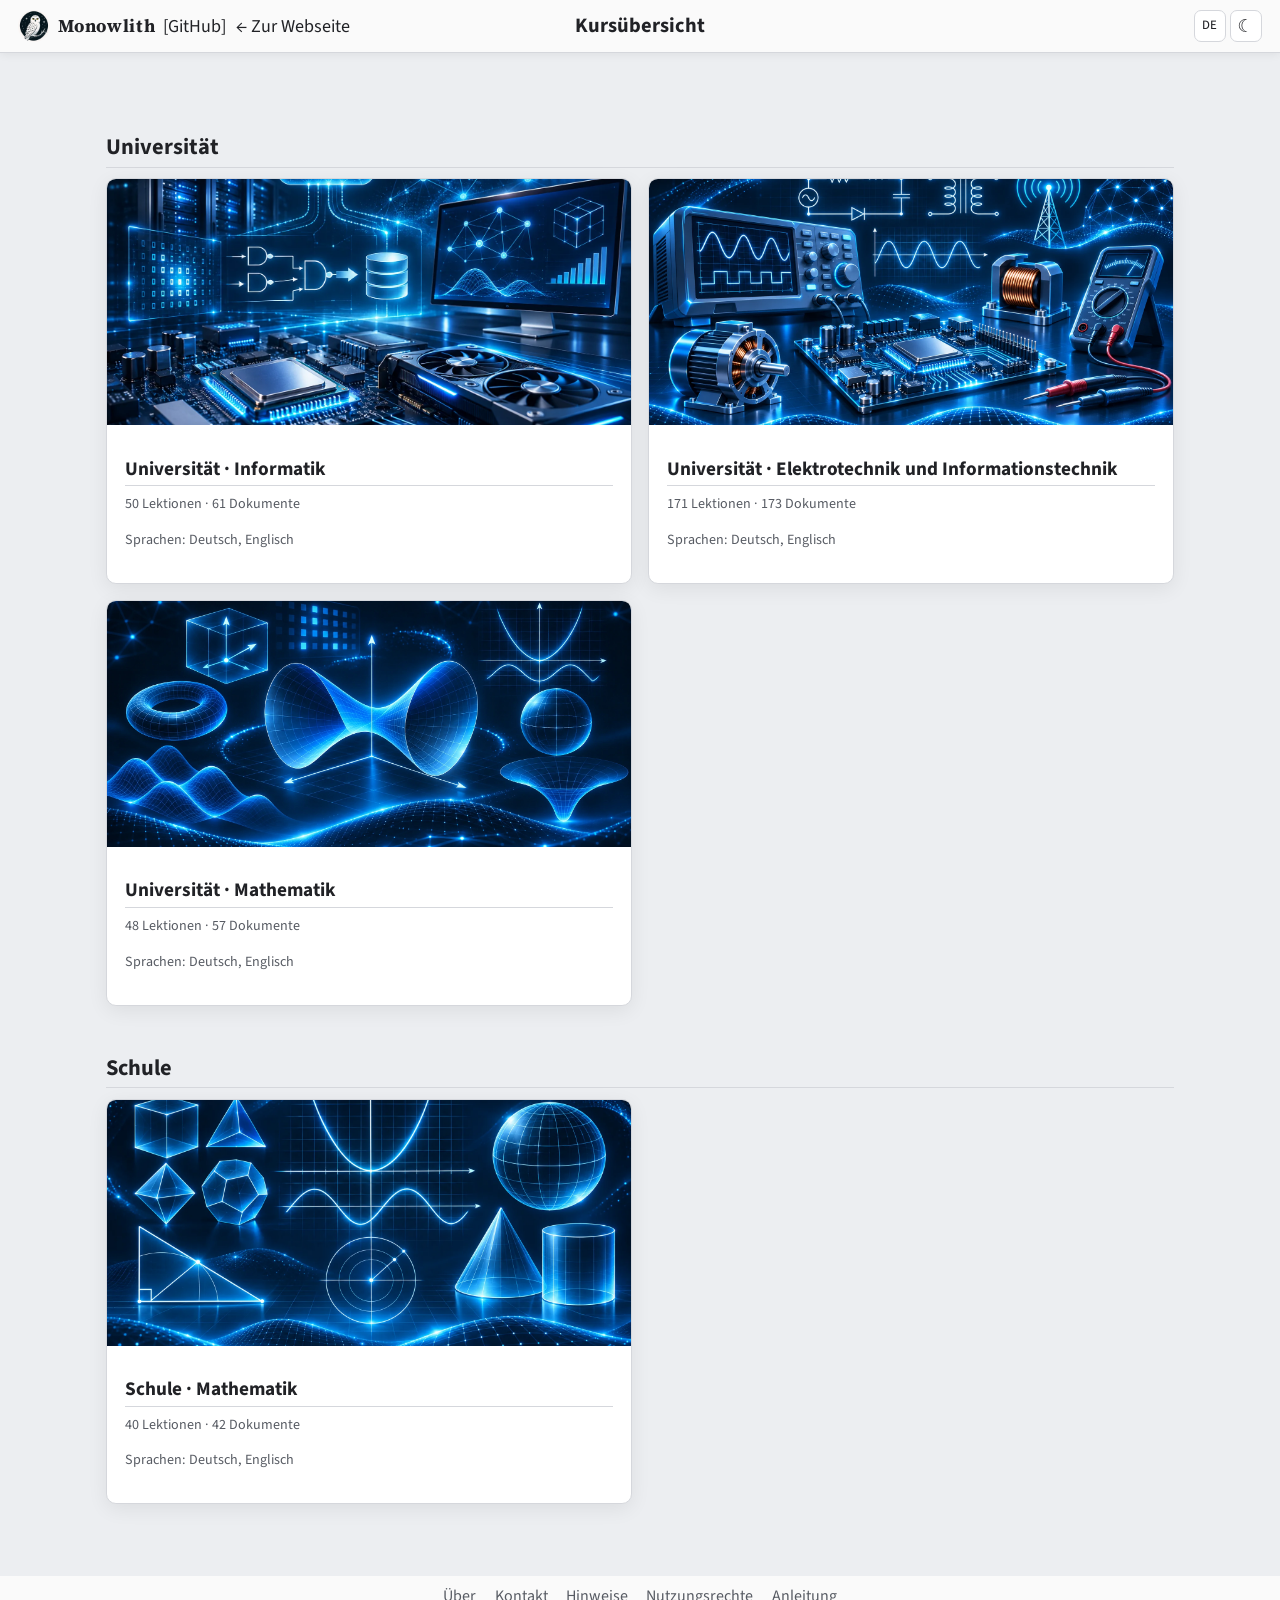
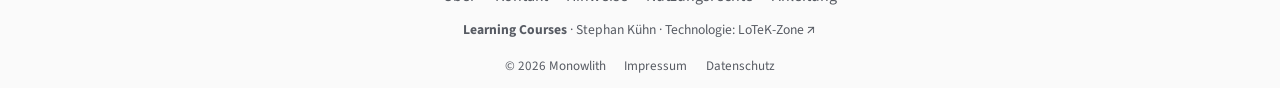
==== commit 9c79a730: "refactor: simplify reader CSS and lists" ====
--- a/index.html
+++ b/index.html
@@ -1,16 +1,16 @@
 <!doctype html>
 <html lang="de" data-lc-profile="release"><head><meta charset="utf-8"><meta name="viewport" content="width=device-width,initial-scale=1">
 <meta name="color-scheme" content="light dark"><title>Learning Courses – Offline Reader</title>
-<link rel="stylesheet" href="shared/assets/css/app.css?v=8bc26051973edb3b"><link rel="stylesheet" href="shared/assets/css/embedded-fonts.css?v=6dfc550c5edab613"></head>
+<link rel="stylesheet" href="shared/assets/css/app.css?v=0c7e7c3bff629de9"><link rel="stylesheet" href="shared/assets/css/embedded-fonts.css?v=6dfc550c5edab613"></head>
 <body><div id="lc-root"><main class="lc-status">Learning Courses startet …</main></div>
 <script src="shared/assets/js/courses.js?v=81b55caae9a7a567"></script>
 <script src="shared/assets/js/url-state.js?v=8faade42d6f7b1ec"></script>
-<script src="shared/assets/js/theme.js?v=e9096007d6a14a49"></script>
+<script src="shared/assets/js/theme.js?v=ae62671291718d9b"></script>
 <script src="shared/assets/js/site-config.js?v=d00553d4a10f9506"></script>
 <script src="shared/assets/js/language/language_de.js?v=0cd0fdbd65f5fe7f"></script>
 <script src="shared/assets/js/language/language_en.js?v=919732bb2cdd5f0c"></script>
 <script src="shared/assets/js/language/language.js?v=df7494eb579abad2"></script>
 <script src="shared/assets/js/reader-shell.js?v=683fca53b7436d6e"></script>
-<script src="shared/assets/js/reader-app.js?v=42b1e2e9cd0afe23"></script>
+<script src="shared/assets/js/reader-app.js?v=c8d56b867125dc64"></script>
 <script src="shared/assets/js/boot.js?v=6b96b19ff40c5bac"></script>
 </body></html>
--- a/shared/assets/css/app.css
+++ b/shared/assets/css/app.css
@@ -1,356 +1,281 @@
-/* Monowlith Learning Courses · UI stylesheet v0.1.80.
-   ONE authoritative layout source. No stylesheet append-patches or inline HTML styles.
-   Values edited by the reader settings panel are declared exactly once below. */
-:root {
- font-size:100%;
- color-scheme:light;
- --bg:#eceef1;--card:#fff;--fg:#212226;--muted:#575b63;--border:#d5d7dc;
- --accent:#246bb1;--panel:#f4f5f7;--bar:#fafafa;--code:#f1f2f5;
- --shadow:0 0.3125rem 1.25rem #00000012;--overlay-bg:#101012a8;
- --header-h:7.25rem;--read-font:1rem;
- --lc-header-action-font:.9rem;--lc-search-font:.96rem;
- --lc-note-title:.92rem;--lc-note-section-size:.9rem;--lc-note-text:.86rem;--lc-note-dialog-title:1.15rem;--lc-note-dialog-location:.95rem;--lc-note-dialog-label:.9rem;--lc-note-dialog-input:1rem;--lc-note-leading:1.45;--lc-note-padding-top:.2rem;--lc-note-padding-right:.4rem;--lc-note-padding-bottom:.4rem;--lc-note-padding-left:.4rem;
- --lc-bookmarks-width:25rem;--lc-bookmarks-font:.88rem;--lc-favorites-font:.88rem;--lc-dropdown-close-size:1.35rem;
- --lc-favorites-item-gap:.10rem;--lc-bookmarks-item-gap:.10rem;--lc-bookmarks-group-gap:.35rem;--lc-dropdown-row-padding-y:.12rem;
- --lc-note-button-size:1.25rem;--lc-note-button-top:.2rem;--lc-note-button-right:.2rem;
- --lc-left-normal:20rem;--lc-left-wide:25rem;--lc-right-normal:20rem;--lc-right-wide:25rem;
- --lc-paper-normal:60rem;--lc-paper-wide:100rem;--lc-paper-padding:clamp(1rem,3.4vw,2.6rem);
- --lc-nav-hover:#e7e9ed;--lc-jump-edge:.25rem;
- --lc-sidebar-font:0.92rem;--lc-panel-head-height:2.75rem;--lc-nav-item-leading:1.3;--lc-nav-item-gap:.2rem;--lc-nav-group-gap:.3rem;--lc-nav-parent-child-gap:.3rem;
- --lc-h1-size:2rem;--lc-h1-below:1rem;--lc-h2-size:1.4rem;
- --lc-h2-above:3rem;--lc-h2-border:0.0625rem;--lc-h2-underline:#d5d7dc;--lc-h2-padding:.3rem;
- --lc-h3-size:1.2rem;--lc-h3-above:2.016rem;--lc-h4-size:1.1rem;
- --lc-p-spacing:1rem;--lc-reader-leading:1.7;--lc-table-font:0.92rem;
- --lc-table-first-min:8rem;--lc-figcaption-top:.18rem;
- --lc-nav-marker-gap:.2rem;--lc-nav-marker-left:.7rem;
- --lc-nav-padding-top:.2rem;--lc-nav-padding-bottom:.2rem;
- --lc-nav-panel-left:.65rem;--lc-nav-panel-right:.65rem;--lc-nav-panel-top:.4rem;--lc-nav-panel-bottom:1rem;
- --lc-nav-group-padding-top:.2rem;--lc-nav-group-padding-bottom:.2rem;--lc-toc-main-left:0rem;--lc-toc-head-bottom:.3rem;--lc-toc-head-gap:.3rem;
- --lc-bullet-left:0rem;--lc-bullet-right:0rem;--lc-number-left:0rem;--lc-number-right:0rem;
- --lc-list-above:1rem;--lc-list-below:1rem;--lc-mono-size:.88rem;--lc-mono-padding:.85rem;
- --lc-list-marker-gap:.3rem;--lc-list-number-gap:.2rem;--lc-mono-leading:1.4;--lc-list-leading:1.5;--lc-list-gap:.25rem;
- --lc-h1-number-gap:.75rem;--lc-h2-number-gap:.35rem;--lc-h3-number-gap:.35rem;--lc-h4-number-gap:.35rem;
- --lc-h1-above:0rem;--lc-h1-padding:.3rem;--lc-h1-border:.0625rem;--lc-h1-underline:#d5d7dc;
- --lc-h2-below:.65rem;--lc-h3-below:.55rem;--lc-h4-above:1.35rem;--lc-h4-below:.4rem;
- --lc-h3-padding:.3rem;--lc-h3-border:.0625rem;--lc-h3-underline:#d5d7dc;
- --lc-h4-padding:.3rem;--lc-h4-border:.0625rem;--lc-h4-underline:#d5d7dc;
- --lc-tablet-font-scale:.9;
- --lc-h1-tablet-size:1.7rem;--lc-h2-tablet-size:1.26rem;--lc-h3-tablet-size:1.08rem;--lc-h4-tablet-size:1rem;
- --lc-h1-phone-size:1.45rem;--lc-h2-phone-size:1.2rem;--lc-h3-phone-size:1.08rem;--lc-h4-phone-size:1rem;
- --font-sans:'Source Sans 3',system-ui,'Segoe UI',Arial,sans-serif;
- --font-serif:'Source Serif 4',Cambria,'Times New Roman','Liberation Serif',serif;
- --font-mono:'JetBrains Mono',Consolas,monospace;
-}
-:root[data-theme="dark"] {
- color-scheme:dark;--bg:#202020;--card:#2b2b2b;--fg:#e6e6e6;--muted:#bdbdbd;
- --border:#454545;--accent:#8cbfff;--panel:#272727;--bar:#303030;
- --code:#363636;--lc-nav-hover:#363636;--shadow:0 0.375rem 1.375rem #0005;--overlay-bg:#000b;
-}
-/* Global native elements: headings and reading lists have one typographic owner. */
+/* Learning Courses · ID-L118 – CSS-Systemvereinfachung und native Listen / CSS Simplification and Native Lists.
+   Direct values only; no custom properties or calculation functions. Reader settings migrate separately. */
+:root {font-size:100%;color-scheme:light}
+:root[data-theme="dark"] {color-scheme:dark}
 *,*::before,*::after {box-sizing:border-box}
-html {scroll-behavior:smooth;scroll-padding-top:calc(var(--header-h) + 0.75rem)}
-body {margin:0;background:var(--bg);color:var(--fg);font-size:1rem;line-height:1.55;font-family:var(--font-sans);font-style:normal}
-button,input,select,textarea {font-weight:400;font-size:1rem;line-height:1.55;font-family:var(--font-sans);color:var(--fg)}
-button {cursor:pointer;border:0.0625rem solid var(--border);background:var(--card);border-radius:0.4375rem;padding:.36rem .62rem}
-button:hover {background:var(--code)}
+html {scroll-behavior:smooth;scroll-padding-top:8rem}
+body {margin:0;background:#eceef1;color:#212226;font-size:1rem;line-height:1.55;font-family:"Source Sans 3",system-ui,"Segoe UI",Arial,sans-serif;font-style:normal}
+button,input,select,textarea {font-weight:400;font-size:1rem;line-height:1.55;font-family:"Source Sans 3",system-ui,"Segoe UI",Arial,sans-serif;color:#212226}
+button {cursor:pointer;border:0.06rem solid #d5d7dc;background:#fff;border-radius:0.44rem;padding:.36rem .62rem}
+button:hover {background:#f1f2f5}
 button:disabled {opacity:.55;cursor:not-allowed}
-a {color:var(--accent)}
-:where(a,button,input,select,textarea,summary):focus-visible {outline:0.1875rem solid var(--accent);outline-offset:0.125rem}
+a {color:#246bb1}
+:where(a,button,input,select,textarea,summary):focus-visible {outline:0.19rem solid #246bb1;outline-offset:0.12rem}
 [hidden][hidden] {display:none}
 h1,h2,h3,h4 {line-height:1.25;text-wrap:wrap}
-h1 {font-size:var(--lc-h1-size);margin:var(--lc-h1-above) 0 var(--lc-h1-below);padding-bottom:var(--lc-h1-padding);border-bottom:var(--lc-h1-border) solid var(--lc-h1-underline)}
-h2 {font-size:var(--lc-h2-size);margin:var(--lc-h2-above) 0 var(--lc-h2-below);padding-bottom:var(--lc-h2-padding);border-bottom:var(--lc-h2-border) solid var(--lc-h2-underline)}
-h3 {font-size:var(--lc-h3-size);margin:var(--lc-h3-above) 0 var(--lc-h3-below);padding-bottom:var(--lc-h3-padding);border-bottom:var(--lc-h3-border) solid var(--lc-h3-underline)}
-h4 {font-size:var(--lc-h4-size);margin:var(--lc-h4-above) 0 var(--lc-h4-below);padding-bottom:var(--lc-h4-padding);border-bottom:var(--lc-h4-border) solid var(--lc-h4-underline)}
-p {margin:var(--lc-p-spacing) 0}
+h1 {font-size:2rem;margin:0rem 0 1rem;padding-bottom:.3rem;border-bottom:0.06rem solid #d5d7dc}
+h2 {font-size:1.4rem;margin:3rem 0 .65rem;padding-bottom:.3rem;border-bottom:0.06rem solid #d5d7dc}
+h3 {font-size:1.2rem;margin:2.02rem 0 .55rem;padding-bottom:.3rem;border-bottom:0.06rem solid #d5d7dc}
+h4 {font-size:1.1rem;margin:1.35rem 0 .4rem;padding-bottom:.3rem;border-bottom:0.06rem solid #d5d7dc}
+p {margin:1rem 0}
 img,svg {max-width:100%;height:auto}
-code,pre {font-family:var(--font-mono);font-variant-ligatures:none}
-pre {font-size:var(--lc-mono-size);overflow:auto;white-space:pre;overflow-wrap:normal;word-break:normal;line-height:var(--lc-mono-leading);padding:var(--lc-mono-padding);border-radius:0.5rem;background:var(--code)}
-code {overflow-wrap:anywhere;background:var(--code);padding:0.12rem 0.2rem;border-radius:0.25rem}
-pre code {font-size:var(--lc-mono-size);background:none;padding:0;white-space:pre;overflow-wrap:normal;word-break:normal;line-height:var(--lc-mono-leading)}
-blockquote {margin-inline:0;padding:.2rem 1rem;border-left:0.1875rem solid var(--border);color:var(--muted)}
-table {font-size:var(--lc-table-font);border-collapse:collapse;max-width:100%}
-th,td {border:0.0625rem solid var(--border);padding:.45rem .6rem;text-align:start}
-th {background:var(--code)}
-figure {margin:1.05rem 0 1.3rem}figure img {display:block;max-width:100%}
-figcaption {margin-top:var(--lc-figcaption-top);font-size:0.85rem;line-height:1.34;color:var(--muted)}
-math {font-family:'STIX Two Math',math,serif;font-size:1.05rem}
-/* Document lists: the ONLY list-item spacing and marker rules for reading content. */
-/* Native fallback; enhanced lists use actual marker widths, not a fixed reserve. */
-:is(.reader,.portal-tile-info) ul,:is(.reader,.portal-tile-info) ol {margin:var(--lc-list-above) 0 var(--lc-list-below);padding:0;list-style-position:inside}
-:is(.reader,.portal-tile-info) ul {padding-inline:var(--lc-bullet-left) var(--lc-bullet-right)}
-:is(.reader,.portal-tile-info) ol {padding-inline:var(--lc-number-left) var(--lc-number-right)}
-:is(.reader,.portal-tile-info) li {margin:var(--lc-list-gap) 0;line-height:var(--lc-list-leading);text-indent:0;text-align:justify}
-:is(.reader,.portal-tile-info) li p {margin:0;line-height:var(--lc-list-leading);text-align:justify}
-:is(.reader,.portal-tile-info) .lc-content-list {display:grid;grid-template-columns:max-content minmax(0,1fr);row-gap:var(--lc-list-gap);list-style:none}
-:is(.reader,.portal-tile-info) ul.lc-content-list {column-gap:var(--lc-list-marker-gap)}
-:is(.reader,.portal-tile-info) ol.lc-content-list {column-gap:var(--lc-list-number-gap)}
-:is(.reader,.portal-tile-info) .lc-content-list > li {display:grid;grid-template-columns:subgrid;grid-column:1/-1;align-items:start;margin:0;padding:0}
-:is(.reader,.portal-tile-info) .lc-content-list > li > .lc-item-marker {grid-column:1;white-space:nowrap;text-align:end;line-height:var(--lc-list-leading)}
-:is(.reader,.portal-tile-info) ul.lc-content-list > li > .lc-item-marker {text-align:start}
-:is(.reader,.portal-tile-info) .lc-content-list > li > .lc-item-content {grid-column:2;min-width:0;overflow-wrap:anywhere}
-:is(.reader,.portal-tile-info) li :is(ul,ol) {margin-block:.45rem}
-/* Structural lesson-navigation lists are buttons/links, not numbered educational lists. */
-.reader .lesson-contents-list,.reader .formula-jumps ul {margin:.4rem 0;padding:0;list-style:none}
-.reader .lesson-contents-list li,.reader .formula-jumps li {padding:0;line-height:1.45;margin:.32rem 0;text-align:start}
-.reader .lesson-contents-list li::before,.reader .formula-jumps li::before {content:none}
+code,pre {font-family:"JetBrains Mono",Consolas,monospace;font-variant-ligatures:none}
+pre {font-size:.88rem;overflow:auto;white-space:pre;overflow-wrap:normal;word-break:normal;line-height:1.4;padding:.85rem;border-radius:0.5rem;background:#f1f2f5}
+code {overflow-wrap:anywhere;background:#f1f2f5;padding:0.12rem 0.2rem;border-radius:0.25rem}
+pre code {font-size:.88rem;background:none;padding:0;white-space:pre;overflow-wrap:normal;word-break:normal;line-height:1.4}
+blockquote {margin-inline:0;padding:.2rem 1rem;border-left:0.19rem solid #d5d7dc;color:#575b63}
+table {font-size:0.92rem;border-collapse:collapse;max-width:100%}
+th,td {border:0.06rem solid #d5d7dc;padding:.45rem .6rem;text-align:start}
+th {background:#f1f2f5}
+figure {margin:1.05rem 0 2rem}
+figure img {display:block;max-width:100%}
+figcaption {margin-top:0.1rem;padding-inline:1.5rem;font-size:0.92rem;line-height:1.34;font-style:normal;color:#575b63}
+math {font-family:"STIX Two Math",math,serif;font-size:1.05rem}
 .reader col.lc-col-third {width:33%}
 .reader col.lc-col-quarter {width:25%}
-.text-right {text-align:right}.text-center {text-align:center}
-.skip-link {position:fixed;top:0;left:-625rem;z-index:200;padding:.5rem;background:var(--card)}
+.text-right {text-align:right}
+.text-center {text-align:center}
+.skip-link {position:fixed;top:0;left:-625rem;z-index:200;padding:.5rem;background:#fff}
 .skip-link:focus {left:.5rem}
-.sr-only {position:absolute;width:0.0625rem;height:0.0625rem;overflow:hidden;clip-path:inset(50%);white-space:nowrap}
+.sr-only {position:absolute;width:0.06rem;height:0.06rem;overflow:hidden;clip-path:inset(50%);white-space:nowrap}
 .hidden.hidden {display:none}
-/* Shared headers: same identity, no duplicate styles for home, reader, and legal pages. */
-.site-header {position:sticky;top:0;z-index:20;width:100%;background:var(--bar);border-bottom:0.0625rem solid var(--border);box-shadow:0 0.125rem 0.5625rem #0001}
+.site-header {position:sticky;top:0;z-index:20;width:100%;background:#fafafa;border-bottom:0.06rem solid #d5d7dc;box-shadow:0 0.12rem 0.56rem #0001}
 .header-first {min-height:3.25rem;display:grid;grid-template-columns:minmax(0,1fr) auto minmax(0,1fr);align-items:center;gap:.6rem;padding:.25rem 1.15rem}
 .lc-reader-brand-group,.lc-info-header-left,.lc-header-actions,.lc-reader-brand-group,.header-tools {display:flex;align-items:center;gap:.65rem;min-width:0}
 .lc-reader-brand-group {grid-column:1;grid-row:1;align-items:center}
 .lc-info-header-left {align-items:center}
-.lc-brand {display:inline-flex;align-items:center;gap:.45rem;color:var(--fg);font-weight:400;font-size:1.13rem;line-height:1.25;font-family:var(--font-serif);letter-spacing:0.04rem;text-decoration:none;white-space:nowrap}
-.lc-brand:visited,.lc-brand:hover {color:var(--fg);text-decoration:none}
+.lc-brand {display:inline-flex;align-items:center;gap:.45rem;color:#212226;font-weight:400;font-size:1.13rem;line-height:1.25;font-family:"Source Serif 4",Cambria,"Times New Roman","Liberation Serif",serif;letter-spacing:0.04rem;text-decoration:none;white-space:nowrap}
+.lc-brand:visited,.lc-brand:hover {color:#212226;text-decoration:none}
 .lc-brand-image {display:block;width:2rem;height:2rem;object-fit:contain;border-radius:50%}
 .lc-brand-symbol {display:inline-flex;align-self:center;align-items:center;justify-content:center}
 .lc-brand-label {display:inline-flex;align-items:center;white-space:nowrap}
-.lc-reader-wordmark {font-family:'Source Serif 4',Cambria,'Times New Roman','Liberation Serif',serif;font-size:1.13rem;font-weight:700;line-height:1.25}
-.lc-github-tag {font-family:var(--font-sans);font-size:1.13rem;font-weight:400;line-height:1.25;letter-spacing:0;margin-inline-start:.45rem}
-.home-link,.lc-info-back,.lc-start-link {text-decoration:none;color:var(--fg);white-space:nowrap;font-size:1.13rem;line-height:1.25}
+.lc-reader-wordmark {font-family:"Source Serif 4",Cambria,"Times New Roman","Liberation Serif",serif;font-size:1.13rem;font-weight:700;line-height:1.25}
+.lc-github-tag {font-family:"Source Sans 3",system-ui,"Segoe UI",Arial,sans-serif;font-size:1.13rem;font-weight:400;line-height:1.25;letter-spacing:0;margin-inline-start:.45rem}
+.home-link,.lc-info-back,.lc-start-link {text-decoration:none;color:#212226;white-space:nowrap;font-size:1.13rem;line-height:1.25}
 .home-link:hover,.lc-info-back:hover,.lc-start-link:hover {text-decoration:underline}
 .course-title {grid-column:2;text-align:center;font-size:1.28rem;line-height:1.15;font-weight:700}
-.header-secondary {display:grid;grid-template-columns:minmax(0,1fr) auto minmax(0,1fr);gap:.55rem;align-items:center;min-height:3.25rem;padding:.35rem 1.15rem;border-top:0.0625rem solid var(--border)}
-.search {display:block;width:min(100%,17.5rem);min-width:0;padding:.1rem .4rem;border:0.0625rem solid var(--border);border-radius:0.25rem;background:var(--card);font-size:var(--lc-search-font);line-height:1.3}
-.search:focus {border-color:var(--accent);outline:0.0625rem solid var(--accent);outline-offset:0}
+.header-secondary {display:grid;grid-template-columns:minmax(0,1fr) auto minmax(0,1fr);gap:.55rem;align-items:center;min-height:3.25rem;padding:.35rem 1.15rem;border-top:0.06rem solid #d5d7dc}
+.search {display:block;width:100%;max-width:17.5rem;min-width:0;padding:.1rem .4rem;border:0.06rem solid #d5d7dc;border-radius:0.25rem;background:#fff;font-size:.96rem;line-height:1.3}
+.search:focus {border-color:#246bb1;outline:0.06rem solid #246bb1;outline-offset:0}
 .header-progress {grid-column:2;display:flex;align-items:center;justify-content:center;gap:.35rem;flex-wrap:wrap}
-.header-progress button {padding:.3rem .5rem;font-size:var(--lc-header-action-font)}
+.header-progress button {padding:.3rem .5rem;font-size:.9rem}
 .header-tools {grid-column:3;justify-content:flex-end;gap:.25rem}
 .icon-tool {display:inline-flex;align-items:center;justify-content:center;min-width:2rem;height:2rem;padding:.15rem .35rem;white-space:nowrap}
 #lc-language-switch,#lc-document-language-switch {font-size:.8rem;font-weight:450}
 #theme {font-size:1.13rem}
 .lc-simple-header {min-height:3.75rem;display:flex;align-items:center;justify-content:space-between;gap:1rem;padding:.5rem 1.2rem}
-.lc-info-header {flex-wrap:wrap}.lc-info-header-left {flex-wrap:wrap;gap:1rem}
+.lc-info-header {flex-wrap:wrap}
+.lc-info-header-left {flex-wrap:wrap;gap:1rem}
 .mobile-nav,.toc-trigger,.sidebar-overlay-head,.overlay-search-wrap,.toc-close,.overlay-backdrop {display:none}
-/* Three columns. Narrow-column dimensions have exactly ONE source each. */
-.shell {display:grid;grid-template-columns:minmax(0,var(--left-width,var(--lc-left-normal))) minmax(0,1fr) minmax(0,var(--right-width,var(--lc-right-normal)));min-height:calc(100dvh - var(--header-h));width:100%}
-body.panels-wide {--left-width:var(--lc-left-wide);--right-width:var(--lc-right-wide)}
-body.reader-wide {--paper-width:var(--lc-paper-wide)}
-.sidebar,.toc {position:sticky;top:var(--header-h);height:calc(100dvh - var(--header-h));max-height:calc(100dvh - var(--header-h));overflow:auto;display:flex;flex-direction:column;background:var(--panel);font-size:var(--lc-sidebar-font)}
-.sidebar {border-right:0.0625rem solid var(--border)}.toc {border-left:0.0625rem solid var(--border)}
-.sidebar-top,.right-tabs {flex:none;display:flex;align-items:center;gap:.4rem;height:var(--lc-panel-head-height);padding:0 .85rem;background:var(--panel);border-bottom:0.0625rem solid var(--border)}
-.panel-body {display:flex;flex-direction:column;flex:1;min-height:0;overflow:auto}
-.sidebar-heading {font-size:var(--lc-sidebar-font);font-weight:700}
-.groups,.toc-section,.lc-preview-nav {padding:var(--lc-nav-panel-top) var(--lc-nav-panel-right) var(--lc-nav-panel-bottom) var(--lc-nav-panel-left)}
+.shell {display:grid;grid-template-columns:minmax(0,20rem) minmax(0,1fr) minmax(0,20rem);min-height:85dvh;width:100%;margin-top:-6.56rem}
+.sidebar,.toc {position:sticky;top:0;align-self:start;height:100dvh;max-height:100dvh;padding-top:6.56rem;overflow:visible;display:flex;flex-direction:column;background:#f4f5f7;font-size:0.92rem}
+.sidebar {border-right:0.06rem solid #d5d7dc}
+.toc {border-left:0.06rem solid #d5d7dc}
+.sidebar-top,.right-tabs {position:sticky;top:6.56rem;z-index:4;flex:none;display:flex;align-items:center;gap:.4rem;height:2.75rem;padding:0 .85rem;background:#f4f5f7;border-bottom:0.06rem solid #d5d7dc}
+.panel-body {display:flex;flex-direction:column;flex:1;min-height:0;overflow:auto;padding-bottom:0}
+.sidebar-heading {font-size:0.92rem;font-weight:700}
+.groups,.toc-section,.lc-preview-nav {padding:.4rem .65rem 1rem .65rem}
 .groups {flex:1;min-height:0;overflow:auto}
-.groups > details + details,.lc-preview-nav > details + details {margin-top:var(--lc-nav-group-gap)}
-:is(.groups,.lc-preview-nav) summary {cursor:pointer;color:var(--muted);font-weight:700;padding:var(--lc-nav-group-padding-top) 0 var(--lc-nav-group-padding-bottom);line-height:var(--lc-nav-item-leading)}
-/* Shared navigation row metrics; left buttons and right links remain semantically distinct. */
-.nav-item {display:flex;align-items:flex-start;gap:var(--lc-nav-marker-gap);width:100%;text-align:start;margin:0;padding:var(--lc-nav-padding-top) 0 var(--lc-nav-padding-bottom) var(--lc-nav-marker-left);border:0;background:transparent;border-radius:0.3125rem;font-size:var(--lc-sidebar-font);line-height:var(--lc-nav-item-leading)}
-.groups summary + .nav-item,.lc-preview-nav summary + .nav-item {margin-top:var(--lc-nav-parent-child-gap)}
-.groups .nav-item + .nav-item,.lc-preview-nav .nav-item + .nav-item {margin-top:var(--lc-nav-item-gap)}
-.nav-item:hover {background:var(--lc-nav-hover)}
-.nav-item.active {background:var(--code)}
-.nav-item.active:hover {background:var(--lc-nav-hover)}
-.nav-item.active {color:var(--accent);font-weight:700}
-.tick {flex:0 0 auto;min-width:.65rem;line-height:var(--lc-nav-item-leading);text-align:start;color:inherit}
-.sidebar-status,.notes-status {flex:none;padding:.55rem .85rem;color:var(--muted);font-size:var(--lc-sidebar-font);border-top:0.0625rem solid var(--border)}
-.main {width:100%;min-width:0;padding:clamp(.8rem,2vw,1.65rem)}
-.paper {min-width:0;max-width:var(--paper-width,var(--lc-paper-normal));margin:0 auto;padding:var(--lc-paper-padding);border:0.0625rem solid var(--border);border-radius:0.6875rem;background:var(--card);box-shadow:var(--shadow)}
-.paper::after {content:"";display:block;height:max(0rem,calc(2.4rem - var(--lc-paper-padding)))}
-.reader {font-size:var(--read-font);line-height:var(--lc-reader-leading);font-style:normal;overflow-wrap:anywhere}
-.reader h2,.reader h3,.reader h4 {scroll-margin-top:calc(var(--header-h) + 0.875rem)}
+.groups > details + details,.lc-preview-nav > details + details {margin-top:.3rem}
+:is(.groups,.lc-preview-nav) summary {cursor:pointer;color:#575b63;font-weight:700;padding:.2rem 0 .2rem;line-height:1.3}
+.nav-item {display:flex;align-items:flex-start;gap:.2rem;width:100%;text-align:start;margin:0;padding:.2rem 0 .2rem .7rem;border:0;background:transparent;border-radius:0.31rem;font-size:0.92rem;line-height:1.3}
+.groups summary + .nav-item,.lc-preview-nav summary + .nav-item {margin-top:.3rem}
+.groups .nav-item + .nav-item,.lc-preview-nav .nav-item + .nav-item {margin-top:.2rem}
+.nav-item:hover {background:#e7e9ed}
+.nav-item.active {background:#f1f2f5}
+.nav-item.active:hover {background:#e7e9ed}
+.nav-item.active {color:#246bb1;font-weight:700}
+.tick {flex:0 0 auto;min-width:.65rem;line-height:1.3;text-align:start;color:currentColor}
+.sidebar-status,.notes-status {position:sticky;bottom:0;z-index:4;flex:none;padding:.55rem .85rem;color:#575b63;font-size:0.92rem;border-top:0.06rem solid #d5d7dc}
+.main {width:100%;min-width:0;margin-top:6.56rem;padding:1.65rem}
+.paper {min-width:0;max-width:60rem;margin:0 auto;padding:2.5rem;border:0.06rem solid #d5d7dc;border-radius:0.69rem;background:#fff;box-shadow:0 0.31rem 1.25rem #00000012}
+.paper::after {content:"";display:block;height:13rem}
+.reader {font-size:1rem;line-height:1.7;font-style:normal;overflow-wrap:anywhere}
+.reader h2,.reader h3,.reader h4 {scroll-margin-top:8.12rem}
 .reader p {text-align:justify;hyphens:none;text-wrap:pretty}
 .reader .contact-lines {text-align:start;text-wrap:wrap}
 .reader :is(pre,code,table,figcaption,.lesson-meta p,.notes-hint) {text-align:start}
-.reader img.kursgrafik {display:block;width:min(100%,56.25rem);margin:1rem auto .3rem;border:0.0625rem solid var(--border);border-radius:0.4375rem;background:#fff}
+.reader img.kursgrafik {display:block;width:100%;max-width:56.25rem;margin:1rem auto .3rem;border:0.06rem solid #d5d7dc;border-radius:0.44rem;background:#fff}
 .reader .semantic-math,.reader .table-scroll {max-width:100%;overflow-x:auto}
 .reader math[display="block"] {display:block;width:100%;min-width:0;margin:.5rem auto;text-align:center}
 .reader table {display:block;max-width:100%;overflow:auto}
-.reader table.lc-lesson-table :is(th,td):first-child {min-width:var(--lc-table-first-min);white-space:nowrap}
-.reader .section-number {color:var(--muted);font-family:var(--font-sans);font-weight:700;line-height:1.25;letter-spacing:normal;display:inline-block;text-align:start;flex:none}
-.reader h1 .lesson-number {font-size:var(--lc-h1-size);color:var(--muted);margin-inline-end:var(--lc-h1-number-gap)}
-.reader h2 .section-number {font-size:var(--lc-h2-size);margin-inline-end:var(--lc-h2-number-gap)}
-.reader h3 .section-number {font-size:var(--lc-h3-size);margin-inline-end:var(--lc-h3-number-gap)}
-.reader h4 .section-number {font-size:var(--lc-h4-size);margin-inline-end:var(--lc-h4-number-gap)}
+.reader table.lc-lesson-table :is(th,td):first-child {min-width:8rem;white-space:nowrap}
+.reader .section-number {color:#575b63;font-family:"Source Sans 3",system-ui,"Segoe UI",Arial,sans-serif;font-weight:700;line-height:1.25;letter-spacing:normal;display:inline-block;text-align:start;flex:none}
+.reader h1 .lesson-number {font-size:2rem;color:#575b63;margin-inline-end:.75rem}
+.reader h2 .section-number {font-size:1.4rem;margin-inline-end:.35rem}
+.reader h3 .section-number {font-size:1.2rem;margin-inline-end:.35rem}
+.reader h4 .section-number {font-size:1.1rem;margin-inline-end:.35rem}
 .reader .section-number[aria-hidden="true"] {display:none}
 .reader .section-head {display:flex;align-items:baseline;gap:.5rem}
 .section-title-inner {flex:1;min-width:0;text-wrap:wrap}
 .section-tools {display:inline-flex;align-self:center;flex:none;gap:.3rem;margin-left:auto}
-.section-tools button {display:inline-flex;align-items:center;justify-content:center;width:1.75rem;height:1.75rem;padding:0.1875rem;color:var(--muted)}
-.section-tools button[aria-pressed="true"],.section-tools button.has-note {color:var(--accent);border-color:var(--accent)}
-.section-tools svg {width:0.9375rem;height:0.9375rem;stroke:currentColor;fill:none;stroke-width:1.8}
-.reader-layout {position:relative;min-width:0}.annotation-rail,.inline-annotations {display:none}
+.section-tools button {display:inline-flex;align-items:center;justify-content:center;width:1.75rem;height:1.75rem;padding:0.19rem;color:#575b63}
+.section-tools button[aria-pressed="true"],.section-tools button.has-note {color:#246bb1;border-color:#246bb1}
+.section-tools svg {width:0.94rem;height:0.94rem;stroke:currentColor;fill:none;stroke-width:1.8}
+.reader-layout {position:relative;min-width:0}
+.annotation-rail,.inline-annotations {display:none}
 .reader-utility,.lesson-actions,.reader-lesson-nav {display:flex;align-items:center;gap:.6rem;flex-wrap:wrap}
 .reader-utility {justify-content:space-between;margin-bottom:.65rem}
-.breadcrumb {font-size:.83rem;color:var(--muted)}
-.progress-feedback {max-width:65.625rem;margin:0 auto .6rem;color:var(--muted);font-size:.82rem}
+.breadcrumb {font-size:.83rem;color:#575b63}
+.progress-feedback {max-width:65.62rem;margin:0 auto .6rem;color:#575b63;font-size:.82rem}
 .progress-feedback:empty {display:none}
-.reader-lesson-nav {position:relative;z-index:3;justify-content:center;padding:.45rem 1rem .15rem;background:var(--bar)}
-#favorite-toggle[aria-pressed="true"] {color:var(--accent);border-color:var(--accent)}
-/* Lesson metadata and in-document contents. */
-.lesson-meta {padding:.75rem 1rem;margin:1rem 0;border-radius:0.5rem;background:var(--panel)}
-.lesson-meta p {margin:.28rem 0;font-size:1em}
-.lesson-note,.quellen-stand,.notes-hint {font-size:0.82rem;color:var(--muted)}
+.reader-lesson-nav {position:relative;z-index:3;justify-content:center;padding:.45rem 1rem .15rem;background:#fafafa}
+#favorite-toggle[aria-pressed="true"] {color:#246bb1;border-color:#246bb1}
+.lesson-meta {padding:.75rem 1rem;margin:1rem 0;border-radius:0.5rem;background:#f4f5f7}
+.lesson-meta p {margin:.28rem 0;font-size:1rem}
+.lesson-note,.quellen-stand,.notes-hint {font-size:0.82rem;color:#575b63}
 .anker-alias {display:none}
-.lesson-contents {border:0.0625rem solid var(--border);border-radius:0.5rem;padding:.5rem .75rem;margin:1rem 0}
+.lesson-contents {border:0.06rem solid #d5d7dc;border-radius:0.5rem;padding:.5rem .75rem;margin:1rem 0}
 .lesson-contents summary {font-weight:650;cursor:pointer}
 .lesson-contents-list li {margin:.33rem 0}
 .lesson-contents-list .toc-h3 {padding-left:1rem}
 .lesson-contents-list .toc-h4 {padding-left:2rem}
 .lesson-contents-list a {text-decoration:none}
-.formula-box {display:flex;justify-content:center;align-items:center;max-width:100%;min-width:0;overflow-x:auto;margin:1rem 0;padding:.75rem 1rem;background:var(--code);border:0;border-radius:0.5rem;text-align:center}
+.formula-box {display:flex;justify-content:center;align-items:center;max-width:100%;min-width:0;overflow-x:auto;margin:1rem 0;padding:.75rem 1rem;background:#f1f2f5;border:0;border-radius:0.5rem;text-align:center}
 .reader .formula-box math[display="block"] {width:auto;min-width:0;max-width:100%;margin:0 auto;text-align:center}
 .formula-jumps ul {display:flex;flex-wrap:wrap;gap:.5rem}
-.formula-jumps a {display:inline-block;border:0.0625rem solid var(--border);border-radius:0.375rem;padding:.2rem .45rem}
-/* TOC and notes. */
-.toc-head {flex:none;display:flex;align-items:center;gap:.4rem;padding:var(--lc-nav-group-padding-top) 0 var(--lc-toc-head-bottom);margin-bottom:var(--lc-toc-head-gap);line-height:var(--lc-nav-item-leading);background:var(--panel);border-bottom:0.0625rem solid var(--border)}
+.formula-jumps a {display:inline-block;border:0.06rem solid #d5d7dc;border-radius:0.38rem;padding:.2rem .45rem}
+.toc-head {flex:none;display:flex;align-items:center;gap:.4rem;padding:.2rem 0 .3rem;margin-bottom:.3rem;line-height:1.3;background:#f4f5f7;border-bottom:0.06rem solid #d5d7dc}
 .right-tabs button {padding:.16rem .62rem}
-.right-tabs button[aria-selected="true"] {color:var(--accent);border-color:var(--accent)}
+.right-tabs button[aria-selected="true"] {color:#246bb1;border-color:#246bb1}
 .toc-section {overflow:auto;flex:1;min-height:0}
-.toc-section a {display:flex;align-items:flex-start;gap:var(--lc-nav-marker-gap);margin:0;padding:var(--lc-nav-padding-top) 0 var(--lc-nav-padding-bottom) var(--lc-toc-main-left);font-size:var(--lc-sidebar-font);line-height:var(--lc-nav-item-leading);text-decoration:none;overflow-wrap:anywhere}
+.toc-section a {display:flex;align-items:flex-start;gap:.2rem;margin:0;padding:.2rem 0 .2rem 0rem;font-size:0.92rem;line-height:1.3;text-decoration:none;overflow-wrap:anywhere}
 .toc-section a:hover {text-decoration:underline}
-.toc-section a.subheading {padding-left:var(--lc-nav-marker-left)}
-.toc-section a:not(.subheading) {padding-block:var(--lc-nav-group-padding-top) var(--lc-nav-group-padding-bottom)}
-.toc-section a + a {margin-top:var(--lc-nav-item-gap)}
-.toc-section a + a:not(.subheading) {margin-top:var(--lc-nav-group-gap)}
-.toc-section a[data-nav-level="h2"] + a.subheading,.toc-section a[data-nav-level="h3"] + a[data-nav-level="h4"] {margin-top:var(--lc-nav-parent-child-gap)}
+.toc-section a.subheading {padding-left:.7rem}
+.toc-section a:not(.subheading) {padding-block:.2rem .2rem}
+.toc-section a + a {margin-top:.2rem}
+.toc-section a + a:not(.subheading) {margin-top:.3rem}
+.toc-section a[data-nav-level="h2"] + a.subheading,.toc-section a[data-nav-level="h3"] + a[data-nav-level="h4"] {margin-top:.3rem}
 .toc-number {flex:none;white-space:nowrap}
 .toc-label {min-width:0;overflow-wrap:anywhere}
 .notes-section {position:relative;display:flex;flex-direction:column;flex:1;min-height:0;overflow:hidden}
 .note-actions,.notes-export {display:flex;align-items:center;gap:.35rem;flex-wrap:wrap}
-.notes-manager {position:relative;z-index:3;background:var(--panel)}
-.notes-manager>summary {padding:.6rem .85rem;cursor:pointer;font-weight:700;font-size:.83rem;border-bottom:0.0625rem solid var(--border)}
+.notes-manager {position:relative;z-index:3;background:#f4f5f7}
+.notes-manager>summary {padding:.6rem .85rem;cursor:pointer;font-weight:700;font-size:.83rem;border-bottom:0.06rem solid #d5d7dc}
 .notes-manager-body {padding:.5rem .75rem 1rem}
-.notes-manager[open] {position:absolute;inset:0;z-index:5;overflow:auto;box-shadow:var(--shadow)}
+.notes-manager[open] {position:absolute;inset:0;z-index:5;overflow:auto;box-shadow:0 0.31rem 1.25rem #00000012}
 .notes-track {position:relative;flex:1;min-height:0;overflow:hidden;pointer-events:none}
 .note-group {position:absolute;left:.35rem;right:.35rem;overflow:auto;pointer-events:auto;scrollbar-width:thin}
-.margin-note {padding:var(--lc-note-padding-top) var(--lc-note-padding-right) var(--lc-note-padding-bottom) var(--lc-note-padding-left);margin-bottom:.3rem;border:0.0625rem solid var(--border);border-left:0.1875rem solid var(--accent);border-radius:0.4375rem;background:var(--panel);font-size:var(--lc-note-text);line-height:var(--lc-note-leading);overflow-wrap:anywhere}
+.margin-note {padding:.2rem .4rem .4rem .4rem;margin-bottom:.3rem;border:0.06rem solid #d5d7dc;border-left:0.19rem solid #246bb1;border-radius:0.44rem;background:#f4f5f7;font-size:.86rem;line-height:1.45;overflow-wrap:anywhere}
 .margin-note p {margin:.3rem 0;white-space:pre-wrap;text-align:start}
 .note-tools {display:flex;align-items:flex-start;gap:.3rem}
-.note-chapter-title {font-size:var(--lc-note-section-size);overflow-wrap:anywhere}
-.note-divider {border:0;border-top:.0625rem solid var(--border);margin:.3rem 0}
-.note-section-title {flex:1;min-width:0;font-size:var(--lc-note-title);font-weight:700;overflow-wrap:anywhere}
-.note-button-group {display:flex;align-items:center;gap:.2rem;flex:none;margin-top:calc(var(--lc-note-button-top) - var(--lc-note-padding-top));margin-right:calc(var(--lc-note-button-right) - var(--lc-note-padding-right))}
-.note-tools .note-action {display:grid;place-items:center;flex:none;width:var(--lc-note-button-size);height:var(--lc-note-button-size);padding:0;line-height:1;border-radius:.25rem}
+.note-chapter-title {font-size:.9rem;overflow-wrap:anywhere}
+.note-divider {border:0;border-top:0.06rem solid #d5d7dc;margin:.3rem 0}
+.note-section-title {flex:1;min-width:0;font-size:.92rem;font-weight:700;overflow-wrap:anywhere}
+.note-button-group {display:flex;align-items:center;gap:.2rem;flex:none;margin-top:0rem;margin-right:-0.2rem}
+.note-tools .note-action {display:grid;place-items:center;flex:none;width:1.25rem;height:1.25rem;padding:0;line-height:1;border-radius:.25rem}
 .note-action .lc-action-icon {width:75%;height:75%}
-.note-card {padding:.55rem;border:0.0625rem solid var(--border);border-radius:0.4375rem;margin:.4rem 0}
-.note-card p {white-space:pre-wrap;text-align:start}.note-card-actions {display:flex;gap:.4rem}
-.note-dialog {width:min(94vw,31.25rem);max-height:85dvh;overflow:auto;padding:0;background:var(--card);color:var(--fg);border:0.0625rem solid var(--border);border-radius:0.625rem;box-shadow:var(--shadow)}
-.note-dialog::backdrop {background:var(--overlay-bg)}
+.note-card {padding:.55rem;border:0.06rem solid #d5d7dc;border-radius:0.44rem;margin:.4rem 0}
+.note-card p {white-space:pre-wrap;text-align:start}
+.note-card-actions {display:flex;gap:.4rem}
+.note-dialog {width:94vw;max-width:31.25rem;max-height:85dvh;overflow:auto;padding:0;background:#fff;color:#212226;border:0.06rem solid #d5d7dc;border-radius:0.62rem;box-shadow:0 0.31rem 1.25rem #00000012}
+.note-dialog::backdrop {background:#101012a8}
 .note-dialog form {padding:1rem}
 .note-dialog-head,.note-dialog-buttons {display:flex;align-items:center;justify-content:space-between;gap:.6rem}
-#note-dialog-title,.lc-note-preview .note-dialog-head strong {font-size:var(--lc-note-dialog-title)}
-#note-dialog-location,.lc-note-preview-location {font-size:var(--lc-note-dialog-location)}
-.note-dialog label,.lc-note-preview-label {display:block;margin:.6rem 0 .25rem;font-weight:650;font-size:var(--lc-note-dialog-label)}
-.note-dialog textarea,.notes-section textarea,.notes-section select {display:block;width:100%;padding:.5rem;background:var(--card);border:0.0625rem solid var(--border);border-radius:0.375rem}
+#note-dialog-title,.lc-note-preview .note-dialog-head strong {font-size:1.15rem}
+#note-dialog-location,.lc-note-preview-location {font-size:.95rem}
+.note-dialog label,.lc-note-preview-label {display:block;margin:.6rem 0 .25rem;font-weight:650;font-size:.9rem}
+.note-dialog textarea,.notes-section textarea,.notes-section select {display:block;width:100%;padding:.5rem;background:#fff;border:0.06rem solid #d5d7dc;border-radius:0.38rem}
 .note-dialog-buttons {justify-content:space-between;flex-wrap:wrap;margin-top:.7rem}
-#note-dialog textarea,.lc-note-preview-input {font-size:var(--lc-note-dialog-input);line-height:var(--lc-note-leading)}
-.transfer-dialog {width:min(94vw,35rem)}
+#note-dialog textarea,.lc-note-preview-input {font-size:1rem;line-height:1.45}
+.transfer-dialog {width:94vw;max-width:35rem}
 .transfer-body {padding:1rem;display:grid;gap:.7rem}
-.transfer-options {display:grid;gap:.35rem;border:.0625rem solid var(--border);padding:.65rem;border-radius:.375rem}
-.transfer-options label,.transfer-keep {display:flex;align-items:center;gap:.5rem;margin:0;font-size:var(--lc-sidebar-font);font-weight:400}
-.transfer-options label span:last-child {margin-inline-start:auto;color:var(--muted)}
+.transfer-options {display:grid;gap:.35rem;border:0.06rem solid #d5d7dc;padding:.65rem;border-radius:0.38rem}
+.transfer-options label,.transfer-keep {display:flex;align-items:center;gap:.5rem;margin:0;font-size:0.92rem;font-weight:400}
+.transfer-options label span:last-child {margin-inline-start:auto;color:#575b63}
 .transfer-controls {display:flex;flex-wrap:wrap;gap:.5rem;align-items:center}
-.transfer-section {display:grid;gap:.5rem;border-top:.0625rem solid var(--border);padding-top:.75rem}
+.transfer-section {display:grid;gap:.5rem;border-top:0.06rem solid #d5d7dc;padding-top:.75rem}
 .transfer-section > strong {font-size:1rem}
 .transfer-body > .note-dialog-buttons {justify-content:flex-end;margin-top:0}
 .transfer-result:empty {display:none}
-.transfer-result {min-height:1.4rem;color:var(--muted);overflow-wrap:anywhere}
-
+.transfer-result {min-height:1.4rem;color:#575b63;overflow-wrap:anywhere}
 .transfer-dialog p {margin:0}
-.transfer-dialog button {font-size:var(--lc-sidebar-font)}
+.transfer-dialog button {font-size:0.92rem}
 .lc-note-preview {padding:.6rem;min-width:0}
-.lc-note-preview-input {border:.0625rem solid var(--border);padding:.4rem;white-space:pre-wrap}
-/* Dropdowns and bookmarks. */
+.lc-note-preview-input {border:0.06rem solid #d5d7dc;padding:.4rem;white-space:pre-wrap}
 .header-dropdown {position:relative}
-.header-dropdown-list {position:absolute;z-index:55;left:50%;top:calc(100% + 0.4375rem);transform:translateX(-50%);width:min(22.5rem,88vw);max-height:65dvh;overflow:auto;padding:.45rem;background:var(--card);border:0.0625rem solid var(--border);border-radius:0.5rem;box-shadow:var(--shadow)}
-#bookmarks-menu {width:min(var(--lc-bookmarks-width),88vw);--lc-dropdown-font:var(--lc-bookmarks-font)}
-#favorites-menu {--lc-dropdown-font:var(--lc-favorites-font)}
+.header-dropdown-list {position:absolute;z-index:55;left:50%;top:100%;margin-top:0.44rem;transform:translateX(-50%);width:88vw;max-width:22.5rem;max-height:65dvh;overflow:auto;padding:.45rem;background:#fff;border:0.06rem solid #d5d7dc;border-radius:0.5rem;box-shadow:0 0.31rem 1.25rem #00000012}
+#bookmarks-menu {width:88vw;max-width:25rem}
 .dropdown-row {display:flex;align-items:center;gap:.3rem;border-bottom:0}
-#favorites-menu .dropdown-row + .dropdown-row {margin-top:var(--lc-favorites-item-gap)}
-.header-progress .dropdown-entry {flex:1;min-width:0;text-align:start;border:0;background:none;padding:var(--lc-dropdown-row-padding-y) .35rem;font-size:var(--lc-dropdown-font,.82rem);overflow-wrap:anywhere}
- .header-progress .dropdown-remove {display:grid;place-items:center;flex:0 0 var(--lc-dropdown-close-size);width:var(--lc-dropdown-close-size);height:var(--lc-dropdown-close-size);padding:0;line-height:1;border-radius:.3rem}
+#favorites-menu .dropdown-row + .dropdown-row {margin-top:.10rem}
+.header-progress .dropdown-entry {flex:1;min-width:0;text-align:start;border:0;background:none;padding:.12rem .35rem;font-size:.82rem;overflow-wrap:anywhere}
+.header-progress .dropdown-remove {display:grid;place-items:center;flex:0 0 1.35rem;width:1.35rem;height:1.35rem;padding:0;line-height:1;border-radius:.3rem}
 .lc-action-icon {display:block;flex:none;width:1rem;height:1rem;fill:none;stroke:currentColor;stroke-width:2.5;stroke-linecap:round;stroke-linejoin:round}
 .dropdown-remove .lc-action-icon {width:75%;height:75%}
 #close-menu {display:inline-flex;align-items:center;gap:.25rem}
 :is(#close-right,#note-cancel-x,#transfer-x,.lc-settings-close) {align-items:center;justify-content:center;line-height:1}
 :is(#note-cancel-x,#transfer-x,.lc-settings-close) {display:grid;place-items:center;padding:.25rem}
-.dropdown-empty,.favorites-empty {padding:.5rem;color:var(--muted);font-size:var(--lc-dropdown-font,.82rem)}
-.bookmark-course,.bookmark-chapter {padding:var(--lc-dropdown-row-padding-y) .3rem;color:var(--fg);font-size:var(--lc-dropdown-font,.81rem);font-weight:700}
-.bookmark-chapter {color:var(--muted);font-size:var(--lc-dropdown-font,.77rem);font-weight:400;font-style:italic}
-.header-progress .dropdown-entry {font-weight:400;border-radius:.3125rem}
-.header-dropdown-list :is(.dropdown-row,.bookmark-course-link) {border-radius:.3125rem}
-.header-dropdown-list :is(.dropdown-row,.bookmark-course-link):hover {background:var(--lc-nav-hover)}
-.header-dropdown-list .dropdown-selected {background:var(--code)}
-.header-dropdown-list .dropdown-selected .dropdown-entry {color:var(--accent)}
+.dropdown-empty,.favorites-empty {padding:.5rem;color:#575b63;font-size:.82rem}
+.bookmark-course,.bookmark-chapter {padding:.12rem .3rem;color:#212226;font-size:.81rem;font-weight:700}
+.bookmark-chapter {color:#575b63;font-size:.77rem;font-weight:400;font-style:italic}
+.header-progress .dropdown-entry {font-weight:400;border-radius:0.31rem}
+.header-dropdown-list :is(.dropdown-row,.bookmark-course-link) {border-radius:0.31rem}
+.header-dropdown-list :is(.dropdown-row,.bookmark-course-link):hover {background:#e7e9ed}
+.header-dropdown-list .dropdown-selected {background:#f1f2f5}
+.header-dropdown-list .dropdown-selected .dropdown-entry {color:#246bb1}
 .header-dropdown-list .dropdown-entry:hover {background:transparent}
 .bookmark-course-link {display:flex;align-items:center;gap:.3rem;padding:0}
-#bookmarks-menu .bookmark-course-link .dropdown-entry {font-weight:700;color:var(--fg)}
-#bookmarks-menu .bookmark-course-link.dropdown-selected .dropdown-entry {color:var(--accent)}
-.bookmark-course-context {font-style:italic;color:var(--muted)}
+#bookmarks-menu .bookmark-course-link .dropdown-entry {font-weight:700;color:#212226}
+#bookmarks-menu .bookmark-course-link.dropdown-selected .dropdown-entry {color:#246bb1}
+.bookmark-course-context {font-style:italic;color:#575b63}
 #bookmarks-menu .dropdown-row {border-bottom:0}
-#bookmarks-menu :is(.bookmark-item,.bookmark-chapter) {margin-top:var(--lc-bookmarks-item-gap)}
-#bookmarks-menu .bookmark-group-divider {border-top:.0625rem solid var(--border);margin-top:calc(var(--lc-bookmarks-group-gap) / 2);padding-top:calc(var(--lc-bookmarks-group-gap) / 2)}
+#bookmarks-menu :is(.bookmark-item,.bookmark-chapter) {margin-top:.10rem}
+#bookmarks-menu .bookmark-group-divider {border-top:0.06rem solid #d5d7dc;margin-top:0.17rem;padding-top:0.17rem}
 .bookmark-subitem {padding-left:.5rem}
-/* Course cards and start page. */
 .lc-home {width:100%;max-width:68.75rem;margin:2rem auto 2.8rem;padding:0 1rem}
 .lc-home h1 {margin-bottom:.8rem}
 .lc-home-course-section {margin:1.7rem 0}
-.lc-home-level {padding-bottom:.35rem;border-bottom:0.0625rem solid var(--border)}
+.lc-home-level {padding-bottom:.35rem;border-bottom:0.06rem solid #d5d7dc}
 .lc-cards {display:grid;grid-template-columns:repeat(2,minmax(0,1fr));gap:1rem}
-.lc-course-card {background:var(--card);border:0.0625rem solid var(--border);border-radius:0.625rem;overflow:hidden;box-shadow:var(--shadow)}
-.lc-course-card a {color:var(--fg);text-decoration:none}
-.lc-course-card:hover {border-color:var(--accent)}
+.lc-course-card {background:#fff;border:0.06rem solid #d5d7dc;border-radius:0.62rem;overflow:hidden;box-shadow:0 0.31rem 1.25rem #00000012}
+.lc-course-card a {color:#212226;text-decoration:none}
+.lc-course-card:hover {border-color:#246bb1}
 .lc-card-image-link {display:block}
 .lc-card-image {display:block;width:100%;height:15.4rem;object-fit:cover;object-position:center}
 .lc-card-body {padding:1.95rem 1.15rem;display:flex;flex-direction:column;justify-content:center;gap:.5rem}
 .lc-card-body h3 {margin:0}
-.lc-card-body p {color:var(--muted);font-size:.88rem;margin:0}
+.lc-card-body p {color:#575b63;font-size:.88rem;margin:0}
 .lc-card-body .lc-card-languages {margin-top:.35rem}
-.lc-status {margin-top:1rem;color:var(--muted)}
-/* Normal-flow footer: fill unused viewport height on short standalone pages.
-   Do not change the reader shell or the approved sticky sidebars. */
+.lc-status {margin-top:1rem;color:#575b63}
 body:has(> .site-footer),#lc-root:has(> .lc-home) {display:flex;flex-direction:column;min-height:100vh;min-height:100dvh}
 body:has(> .site-footer) > :is(.lc-page,.repo-landing,.portal-main) {width:100%}
-/* One shared footer on every published page. */
-.site-footer {position:relative;z-index:3;width:100%;margin:0;padding:.3rem 1rem .7rem;background:var(--bar);color:var(--muted);text-align:center}
+.site-footer {position:relative;z-index:3;width:100%;margin:0;padding:.3rem 1rem .7rem;background:#fafafa;color:#575b63;text-align:center}
 body > .site-footer,#lc-root:has(> .lc-home) > .site-footer {margin-top:auto;flex-shrink:0}
-.lc-global-footer {max-width:71.875rem;margin:auto}
+.lc-global-footer {max-width:71.88rem;margin:auto}
 .lc-footer-project {padding:.2rem 0 .4rem}
 .lc-footer-project nav {display:flex;align-items:center;justify-content:center;flex-wrap:wrap;gap:.35rem 1.15rem}
 .lc-footer-project a {text-decoration:none}
 .lc-footer-credits {font-size:.85rem;margin:.5rem 0}
-.lc-footer-legal {max-width:var(--lc-paper-normal);margin:0 auto;font-size:.82rem}
+.lc-footer-legal {max-width:60rem;margin:0 auto;font-size:.82rem}
 .lc-footer-legal nav {display:flex;justify-content:center;align-items:center;flex-wrap:wrap;gap:.35rem 1.15rem}
-.lc-global-footer a {color:var(--muted)}
+.lc-global-footer a {color:#575b63}
 .lc-footer-legal a {text-decoration:none}
 .lc-global-footer a:hover {text-decoration:underline}
-/* Top of page: a small button, not an overlay bar. */
-.bottom-jumpbar {position:fixed;bottom:var(--lc-jump-bottom,.8rem);left:var(--lc-jump-x,50%);transform:translateX(-50%);z-index:19;width:max-content;visibility:hidden;pointer-events:none}
+.bottom-jumpbar {position:fixed;bottom:.8rem;left:50%;transform:translateX(-50%);z-index:19;width:max-content;visibility:hidden;pointer-events:none}
 body.has-scrolled .bottom-jumpbar {visibility:visible;pointer-events:auto}
 .bottom-jumpbar button {padding:.2rem .5rem;font-size:.8rem}
-/* Information pages and the multi-repository portal use exactly the same body/footer. */
-.lc-page,.repo-landing {max-width:var(--paper-width,var(--lc-paper-normal));min-height:60dvh;margin:0 auto;padding:var(--lc-paper-padding);border:0.0625rem solid transparent}
-.portal-main {max-width:65.625rem;min-height:58dvh;margin:auto;padding:clamp(1.3rem,4vw,3.8rem) 1.4rem}
-.portal-eyebrow {font-size:.83rem;color:var(--muted);letter-spacing:0.04rem}
-.portal-banner img {display:block;width:100%;height:clamp(8.4375rem,22vw,19.375rem);object-fit:cover}
-.portal-tile {display:grid;grid-template-columns:minmax(0,15rem) minmax(0,1fr);align-items:start;gap:1.3rem;margin-top:1.6rem;padding:1.2rem;border:0.0625rem solid var(--border);border-radius:0.625rem;background:var(--card);text-decoration:none;color:var(--fg)}
-.portal-tile:hover {outline:0.125rem solid var(--accent)}
-.portal-tile-image {display:block;width:100%;aspect-ratio:1;object-fit:cover;border-radius:0.375rem}
+.lc-page,.repo-landing {max-width:60rem;min-height:60dvh;margin:0 auto;padding:2.5rem;border:0.06rem solid transparent}
+.portal-main {max-width:65.62rem;min-height:58dvh;margin:auto;padding:2rem 1.4rem}
+.portal-eyebrow {font-size:.83rem;color:#575b63;letter-spacing:0.04rem}
+.portal-banner img {display:block;width:100%;height:13rem;object-fit:cover}
+.portal-tile {display:grid;grid-template-columns:minmax(0,15rem) minmax(0,1fr);align-items:start;gap:1.3rem;margin-top:1.6rem;padding:1.2rem;border:0.06rem solid #d5d7dc;border-radius:0.62rem;background:#fff;text-decoration:none;color:#212226}
+.portal-tile:hover {outline:0.12rem solid #246bb1}
+.portal-tile-image {display:block;width:100%;aspect-ratio:1;object-fit:cover;border-radius:0.38rem}
 .portal-tile-info {min-width:0}
 .tile-name {font-size:1.25rem;font-weight:700;margin:0 0 .5rem}
 .portal-tile-info p {margin:.4rem 0}
 .lc-lang {display:flex;align-items:center;gap:.3rem}
-.lc-lang button[aria-pressed="true"] {border-color:var(--accent);color:var(--accent)}
-/* Reader settings: all editors change the actual root tokens shown at the beginning. */
-.lc-layout-dialog {position:fixed;top:calc(var(--header-h) + .3rem);left:.5rem;z-index:120;width:min(27.5rem,calc(100vw - 1rem));max-height:min(44rem,calc(100dvh - 1rem));display:flex;flex-direction:column;overflow:hidden;background:var(--card);border:0.0625rem solid var(--border);border-radius:0.625rem;box-shadow:var(--shadow)}
-.lc-layout-dialog header,.lc-layout-actions {flex:none;display:flex;align-items:center;gap:.35rem;padding:.35rem .5rem;background:var(--card);z-index:2}
-.lc-layout-dialog header {justify-content:space-between;border-bottom:0.0625rem solid var(--border);cursor:move;touch-action:none;user-select:none}
+.lc-lang button[aria-pressed="true"] {border-color:#246bb1;color:#246bb1}
+.lc-layout-dialog {position:fixed;top:7.55rem;left:.5rem;z-index:120;width:95vw;max-height:85dvh;display:flex;flex-direction:column;overflow:hidden;background:#fff;border:0.06rem solid #d5d7dc;border-radius:0.62rem;box-shadow:0 0.31rem 1.25rem #00000012}
+.lc-layout-dialog header,.lc-layout-actions {flex:none;display:flex;align-items:center;gap:.35rem;padding:.35rem .5rem;background:#fff;z-index:2}
+.lc-layout-dialog header {justify-content:space-between;border-bottom:0.06rem solid #d5d7dc;cursor:move;touch-action:none;user-select:none}
 .lc-layout-dialog header button {cursor:pointer}
 .lc-layout-dialog header strong {overflow-wrap:anywhere;flex:1;min-width:0}
-.lc-layout-dialog header {width:min(100%,27.375rem);justify-content:flex-start;box-sizing:border-box}
+.lc-layout-dialog header {width:100%;max-width:27.38rem;justify-content:flex-start;box-sizing:border-box}
 .lc-layout-dialog header button {flex:none}
 .lc-layout-scroll {flex:1 1 auto;min-height:0;min-width:0;overflow:auto;overscroll-behavior:contain;padding:.3rem .5rem}
 .lc-layout-workspace {display:grid;grid-template-columns:minmax(0,1fr);gap:.5rem;align-items:start}
-.lc-layout-dialog.with-preview {width:min(68.2rem,calc(100vw - 1rem));height:min(44rem,calc(100dvh - 1rem))}
+.lc-layout-dialog.with-preview {width:95vw;height:85dvh}
 .lc-layout-dialog.with-preview .lc-layout-workspace {grid-template-columns:minmax(0,27.5rem) minmax(0,1fr)}
 .lc-layout-dialog.with-preview .lc-layout-scroll {display:flex;flex-direction:column;overflow:hidden}
 .lc-layout-dialog.with-preview .lc-layout-workspace {flex:1;min-height:0;align-items:stretch}
@@ -358,180 +283,296 @@
 .lc-layout-controls {min-width:0}
 .lc-layout-tabs {display:flex;gap:.2rem;flex-wrap:wrap;margin:.25rem 0}
 .lc-layout-dialog button {font-size:.8rem;padding:.23rem .4rem}
-.lc-layout-tabs button[aria-selected="true"] {border-color:var(--accent);background:var(--code);font-weight:700}
+.lc-layout-tabs button[aria-selected="true"] {border-color:#246bb1;background:#f1f2f5;font-weight:700}
 .lc-layout-grid {display:grid;grid-template-columns:1fr;gap:.5rem}
 .lc-layout-heading-select {display:flex;align-items:center;gap:.6rem;margin:.45rem 0}
-.lc-layout-heading-select select {min-width:6rem;padding:.3rem;border:0.0625rem solid var(--border);border-radius:.3rem;background:var(--card)}
+.lc-layout-heading-select select {min-width:6rem;padding:.3rem;border:0.06rem solid #d5d7dc;border-radius:.3rem;background:#fff}
 .lc-layout-underline {display:flex;align-items:center;gap:.5rem;margin:.55rem 0}
-.lc-layout-preview {min-width:0;max-height:none;min-height:0;overflow:auto;padding:.85rem;border:0.0625rem solid var(--border);border-radius:.5rem;background:var(--card)}
+.lc-layout-preview {min-width:0;max-height:none;min-height:0;overflow:auto;padding:.85rem;border:0.06rem solid #d5d7dc;border-radius:.5rem;background:#fff}
 .lc-layout-preview .reader {min-width:0}
-.lc-layout-preview :is(.lc-preview-nav,.lc-preview-toc) {background:var(--panel);font-size:var(--lc-sidebar-font)}
+.lc-layout-preview :is(.lc-preview-nav,.lc-preview-toc) {background:#f4f5f7;font-size:0.92rem}
 .lc-layout-preview .lc-preview-toc {display:block}
 .lc-layout-preview .lc-preview-nav .nav-item {max-width:100%}
-.lc-layout-preview .lc-preview-figure {height:3rem;border:0.0625rem solid var(--border);background:var(--panel);border-radius:.2rem}
-.lc-layout-preview .lc-preview-caption {margin:.3rem 0;color:var(--muted);font-size:.8rem}
+.lc-layout-preview .lc-preview-figure {height:3rem;border:0.06rem solid #d5d7dc;background:#f4f5f7;border-radius:.2rem}
+.lc-layout-preview .lc-preview-caption {margin:.3rem 0;color:#575b63;font-size:.8rem}
 .lc-layout-preview .lc-lesson-table {width:100%}
-.lc-layout-preview .lc-preview-only-label {font-size:.8rem;color:var(--muted)}
-.lc-layout-dialog fieldset {min-width:0;padding:.4rem .5rem;border:0.0625rem solid var(--border);border-radius:0.4375rem}
+.lc-layout-preview .lc-preview-only-label {font-size:.8rem;color:#575b63}
+.lc-layout-dialog fieldset {min-width:0;padding:.4rem .5rem;border:0.06rem solid #d5d7dc;border-radius:0.44rem}
 .lc-layout-dialog legend {font-size:.79rem;font-weight:700}
 .lc-layout-row {display:grid;grid-template-columns:minmax(0,1fr) minmax(3.8rem,30%) auto;align-items:center;gap:.25rem;margin:.18rem 0;font-size:.75rem}
 .lc-layout-row label {overflow-wrap:anywhere}
-.lc-layout-row input {width:100%;min-width:0;padding:.24rem .3rem;border:0.0625rem solid var(--border);border-radius:0.25rem;background:var(--panel);font-size:.75rem;font-family:var(--font-mono)}
+.lc-layout-row input {width:100%;min-width:0;padding:.24rem .3rem;border:0.06rem solid #d5d7dc;border-radius:0.25rem;background:#f4f5f7;font-size:.75rem;font-family:"JetBrains Mono",Consolas,monospace}
 .lc-layout-row input[aria-invalid="true"] {border-color:#c33}
-.lc-layout-hint {font-size:.75rem;color:var(--muted);margin:.15rem 0 .35rem}
-.lc-layout-actions {flex-wrap:wrap;justify-content:flex-end;border-top:0.0625rem solid var(--border)}
-.lc-export-status {flex:1 0 100%;min-width:0;font-size:.75rem;color:var(--muted);overflow-wrap:anywhere}
+.lc-layout-hint {font-size:.75rem;color:#575b63;margin:.15rem 0 .35rem}
+.lc-layout-actions {flex-wrap:wrap;justify-content:flex-end;border-top:0.06rem solid #d5d7dc}
+.lc-export-status {flex:1 0 100%;min-width:0;font-size:.75rem;color:#575b63;overflow-wrap:anywhere}
 .lc-export-status:empty {display:none}
-/* Independent sticky panel heads and bodies. The fixed-height body may move
-   underneath its opaque head at the shell end; no scroll-driven sizing. */
-@media (min-width:47.5001rem) {
- .sidebar {position:relative;top:auto;height:auto;max-height:none;overflow:visible;align-self:stretch}
- .sidebar > .sidebar-top {position:sticky;top:var(--header-h);z-index:2}
- .sidebar > .panel-body {position:sticky;top:calc(var(--header-h) + var(--lc-panel-head-height));height:max(0rem,calc(100dvh - var(--header-h) - var(--lc-panel-head-height)));flex:none}
-}
-@media (min-width:70.0001rem) {
- .toc {position:relative;top:auto;height:auto;max-height:none;overflow:visible;align-self:stretch}
- .toc > .right-tabs {position:sticky;top:var(--header-h);z-index:2}
- .toc > .panel-body {position:sticky;top:calc(var(--header-h) + var(--lc-panel-head-height));height:max(0rem,calc(100dvh - var(--header-h) - var(--lc-panel-head-height)));flex:none}
-}
-/* Tablet breakpoint: reclaim the right column; typography is scaled independently of the user-owned root. */
 @media (max-width:70rem) {
- .header-secondary {grid-template-columns:minmax(0,1fr) auto}
- .header-progress {grid-column:1/-1;grid-row:2;justify-content:center}
- .header-tools {grid-column:2;grid-row:1}
- .shell {grid-template-columns:minmax(0,calc(var(--left-width,var(--lc-left-normal)) * .9)) minmax(0,1fr)}
- .toc {display:none;position:fixed;top:var(--header-h);right:0;z-index:40;width:min(88vw,24.375rem);height:max(0rem,calc(100dvh - var(--header-h)));max-height:none;box-shadow:var(--shadow)}
- body.toc-open .toc {display:flex}
- .toc-trigger,.toc-close {display:inline-flex}
- .mobile-nav,.toc-trigger {justify-content:center;align-items:center;width:7rem;max-width:100%;white-space:nowrap}
- .toc-trigger {grid-column:3;justify-self:end}
- .notes-track {overflow:auto;pointer-events:auto;padding:.5rem}
- .note-group {position:relative;left:auto;right:auto;top:auto;max-height:none;margin:.5rem 0}
-}
-/* A user-controlled, unitless 0.9 factor: tablet typography; all source font sizes remain rem. */
-@media (min-width:47.5001rem) and (max-width:70rem) {
- .site-header,.shell {font-size:calc(1rem * var(--lc-tablet-font-scale))}
- .reader {font-size:calc(var(--read-font) * var(--lc-tablet-font-scale))}
- h1,.reader h1 .lesson-number {font-size:var(--lc-h1-tablet-size)}
- h2,.reader h2 .section-number {font-size:var(--lc-h2-tablet-size)}
- h3,.reader h3 .section-number {font-size:var(--lc-h3-tablet-size)}
- h4,.reader h4 .section-number {font-size:var(--lc-h4-tablet-size)}
- table {font-size:calc(var(--lc-table-font) * var(--lc-tablet-font-scale))}
- .sidebar,.toc,.nav-item,.sidebar-heading,.toc-section a {font-size:calc(var(--lc-sidebar-font) * var(--lc-tablet-font-scale))}
- .lc-brand,.lc-reader-wordmark,.lc-github-tag {font-size:calc(1.13rem * var(--lc-tablet-font-scale))}
- .home-link,.lc-info-back,.lc-start-link {font-size:calc(1.13rem * var(--lc-tablet-font-scale))}
- .course-title {font-size:calc(1.28rem * var(--lc-tablet-font-scale))}
- .header-progress button {font-size:calc(var(--lc-header-action-font) * var(--lc-tablet-font-scale))}
- .search {font-size:calc(var(--lc-search-font) * var(--lc-tablet-font-scale))}
- .icon-tool,.toc-trigger {font-size:calc(.86rem * var(--lc-tablet-font-scale))}
+.header-secondary {grid-template-columns:minmax(0,1fr) auto}
+.header-progress {grid-column:1/-1;grid-row:2;justify-content:center}
+.header-tools {grid-column:2;grid-row:1}
+.shell {grid-template-columns:minmax(0,18rem) minmax(0,1fr);margin-top:-11.19rem}
+.main {margin-top:11.19rem;padding:1.25rem}
+.sidebar {padding-top:11.19rem}
+.sidebar-top {top:11.19rem}
+.toc {display:none;position:fixed;top:11.19rem;right:0;z-index:40;width:88vw;max-width:24.38rem;height:75dvh;max-height:75dvh;padding-top:0;overflow:hidden;box-shadow:0 0.31rem 1.25rem #00000012}
+body.toc-open .toc {display:flex}
+.toc .panel-body {padding-bottom:0}
+.toc-trigger,.toc-close {display:inline-flex}
+.mobile-nav,.toc-trigger {justify-content:center;align-items:center;width:7rem;max-width:100%;white-space:nowrap}
+.toc-trigger {grid-column:3;justify-self:end}
+.notes-track {overflow:auto;pointer-events:auto;padding:.5rem}
+.note-group {position:relative;left:auto;right:auto;top:auto;max-height:none;margin:.5rem 0}
+}
+@media (min-width:47.5rem) and (max-width:70rem) {
+.site-header,.shell {font-size:0.9rem}
+.reader {font-size:0.9rem}
+h1,.reader h1 .lesson-number {font-size:1.7rem}
+h2,.reader h2 .section-number {font-size:1.26rem}
+h3,.reader h3 .section-number {font-size:1.08rem}
+h4,.reader h4 .section-number {font-size:1rem}
+table {font-size:0.83rem}
+.sidebar,.toc,.nav-item,.sidebar-heading,.toc-section a {font-size:0.83rem}
+.lc-brand,.lc-reader-wordmark,.lc-github-tag {font-size:1.02rem}
+.home-link,.lc-info-back,.lc-start-link {font-size:1.02rem}
+.course-title {font-size:1.15rem}
+.header-progress button {font-size:0.81rem}
+.search {font-size:0.86rem}
+.icon-tool,.toc-trigger {font-size:0.77rem}
 }
 @media (max-width:47.5rem) {
- h1,.reader h1 .lesson-number {font-size:var(--lc-h1-phone-size)}
- h2,.reader h2 .section-number {font-size:var(--lc-h2-phone-size)}
- h3,.reader h3 .section-number {font-size:var(--lc-h3-phone-size)}
- h4,.reader h4 .section-number {font-size:var(--lc-h4-phone-size)}
-
- .portal-tile {grid-template-columns:1fr}
- .portal-tile-image {max-width:15rem}
- .header-first {grid-template-columns:1fr auto;gap:.4rem;padding:.4rem .6rem}
- .lc-reader-brand-group {grid-column:1/-1;grid-row:1;justify-content:center;flex-wrap:wrap}
- .course-title {grid-column:1/-1;grid-row:2;text-align:center;font-size:1.12rem}
- .mobile-nav,.toc-trigger {display:inline-flex}
- .mobile-nav {grid-column:1;grid-row:3;justify-self:start}
- .toc-trigger {grid-column:2;grid-row:3;justify-self:end}
- .header-secondary {grid-template-columns:minmax(0,1fr) auto;gap:.3rem;padding:.3rem .6rem}
- .header-progress {grid-column:1/-1}
- .header-tools {grid-column:2}
- .header-progress {grid-column:1/-1;grid-row:2;justify-content:center}
- .header-tools {gap:.15rem}
- .icon-tool {min-width:1.75rem;padding:.1rem .25rem}
- .shell {display:block}
- .sidebar {display:none;position:fixed;top:var(--header-h);left:0;z-index:42;width:min(88vw,23.75rem);height:max(0rem,calc(100dvh - var(--header-h)));max-height:none;box-shadow:var(--shadow)}
- body.nav-open .sidebar {display:flex}
- .sidebar-overlay-head,.overlay-search-wrap {display:flex;align-items:center;justify-content:space-between;gap:.4rem;padding:.6rem .8rem}
- .overlay-backdrop {position:fixed;inset:var(--header-h) 0 0;z-index:39;background:var(--overlay-bg);border:0;border-radius:0}
- body.nav-open .overlay-backdrop,body.toc-open .overlay-backdrop {display:block}
- :root {--lc-paper-padding:1rem}
- .lc-layout-dialog.with-preview .lc-layout-workspace {grid-template-columns:1fr}
- .lc-layout-dialog.with-preview .lc-layout-scroll {display:block;overflow:auto}
- .lc-layout-dialog.with-preview .lc-layout-controls {overflow:visible}
- .lc-layout-preview {max-height:none}
- .lc-info-header-left {gap:.5rem}
+h1,.reader h1 .lesson-number {font-size:1.45rem}
+h2,.reader h2 .section-number {font-size:1.2rem}
+h3,.reader h3 .section-number {font-size:1.08rem}
+h4,.reader h4 .section-number {font-size:1rem}
+.portal-tile {grid-template-columns:1fr}
+.portal-tile-image {max-width:15rem}
+.header-first {grid-template-columns:1fr auto;gap:.4rem;padding:.4rem .6rem}
+.lc-reader-brand-group {grid-column:1/-1;grid-row:1;justify-content:center;flex-wrap:wrap}
+.course-title {grid-column:1/-1;grid-row:2;text-align:center;font-size:1.12rem}
+.mobile-nav,.toc-trigger {display:inline-flex}
+.mobile-nav {grid-column:1;grid-row:3;justify-self:start}
+.toc-trigger {grid-column:2;grid-row:3;justify-self:end}
+.header-secondary {grid-template-columns:minmax(0,1fr) auto;gap:.3rem;padding:.3rem .6rem}
+.header-progress {grid-column:1/-1}
+.header-tools {grid-column:2}
+.header-progress {grid-column:1/-1;grid-row:2;justify-content:center}
+.header-tools {gap:.15rem}
+.icon-tool {min-width:1.75rem;padding:.1rem .25rem}
+.shell {display:block;margin-top:0}
+.main {margin-top:0;padding:1rem}
+.sidebar {display:none;position:fixed;top:16.4rem;left:0;z-index:42;width:88vw;max-width:23.75rem;height:65dvh;max-height:65dvh;padding-top:0;overflow:hidden;padding-bottom:0;box-shadow:0 0.31rem 1.25rem #00000012}
+.toc {top:16.4rem;height:65dvh;max-height:65dvh}
+body.nav-open .sidebar {display:flex}
+.sidebar-top,.right-tabs {top:0}
+.sidebar .panel-body {padding-bottom:0}
+.sidebar-overlay-head,.overlay-search-wrap {display:flex;align-items:center;justify-content:space-between;gap:.4rem;padding:.6rem .8rem}
+.overlay-backdrop {position:fixed;inset:16.4rem 0 0;z-index:39;background:#101012a8;border:0;border-radius:0}
+body.nav-open .overlay-backdrop,body.toc-open .overlay-backdrop {display:block}
+:root {font-size:100%}
+.lc-layout-dialog.with-preview .lc-layout-workspace {grid-template-columns:1fr}
+.lc-layout-dialog.with-preview .lc-layout-scroll {display:block;overflow:auto}
+.lc-layout-dialog.with-preview .lc-layout-controls {overflow:visible}
+.lc-layout-preview {max-height:none}
+.lc-info-header-left {gap:.5rem}
 }
 @media (max-width:33rem) {
- .lc-cards {grid-template-columns:minmax(0,1fr)}
-}
-@media (prefers-reduced-motion:reduce) {html {scroll-behavior:auto}}
+.lc-cards {grid-template-columns:minmax(0,1fr)}
+}
+@media (prefers-reduced-motion:reduce) {
+html {scroll-behavior:auto}
+}
 @media print {
- .site-header,.sidebar,.toc,.bottom-jumpbar,.reader-lesson-nav,.section-tools,.lc-layout-dialog,.portal-banner,.notes-section {display:none}
- .shell {display:block}.paper {max-width:none;padding:0;border:0;box-shadow:none}
- .main,.lc-page {padding:0}
-}
-
-/* Shared first header row: same geometry across reader, overview and pages. */
+.site-header,.sidebar,.toc,.bottom-jumpbar,.reader-lesson-nav,.section-tools,.lc-layout-dialog,.portal-banner,.notes-section {display:none}
+.shell {display:block}
+.paper {max-width:none;padding:0;border:0;box-shadow:none}
+.main,.lc-page {padding:0}
+}
 .header-first .lc-header-actions {grid-column:3;grid-row:1;justify-self:end;gap:.25rem}
 .header-first .course-title {grid-row:1;min-width:0}
 .header-panel-actions {display:none}
 .lc-setting-copy {font-size:.75rem;min-width:2.8rem;padding:.24rem .35rem;white-space:nowrap}
-@media(max-width:70rem){
- .header-panel-actions {display:flex;justify-content:space-between;grid-column:1/-1;grid-row:3;gap:.4rem}
- .header-panel-actions .toc-trigger {margin-inline-start:auto}
-}
-@media(max-width:47.5rem){
- .header-first .lc-reader-brand-group {grid-column:1;grid-row:1;justify-content:flex-start}
- .header-first .lc-header-actions {grid-column:2;grid-row:1;align-self:start}
- .header-first .course-title {grid-column:1/-1;grid-row:2}
-}
-/* Fixed column geometry prevents a longer page title moving the brand. */
+@media (max-width:70rem) {
+.header-panel-actions {display:flex;justify-content:space-between;grid-column:1/-1;grid-row:3;gap:.4rem}
+.header-panel-actions .toc-trigger {margin-inline-start:auto}
+}
+@media (max-width:47.5rem) {
+.header-first .lc-reader-brand-group {grid-column:1;grid-row:1;justify-content:flex-start}
+.header-first .lc-header-actions {grid-column:2;grid-row:1;align-self:start}
+.header-first .course-title {grid-column:1/-1;grid-row:2}
+}
 .header-first {grid-template-columns:repeat(3,minmax(0,1fr))}
 .header-first .lc-brand {flex:none}
 .header-first :is(.home-link,.lc-info-back,.lc-start-link) {min-width:0;overflow:hidden;text-overflow:ellipsis}
 .header-first .course-title {overflow:hidden;text-overflow:ellipsis;white-space:nowrap}
-@media(max-width:47.5rem){
- .header-first {grid-template-columns:minmax(0,1fr) auto}
- .header-first .lc-reader-brand-group {flex-direction:column;flex-wrap:nowrap;align-items:flex-start;gap:.2rem}
- .header-first .lc-brand {max-width:100%}
- .header-first .course-title {width:100%}
-}
-
-/* External website marker is part of the clickable link, not a separate control. */
-.lc-external-arrow {font-size:1em;color:inherit;white-space:nowrap}
-.lc-external-hint {position:absolute;width:0.0625rem;height:0.0625rem;overflow:hidden;clip-path:inset(50%);white-space:nowrap}
-
-/* Local reading data reset */
+@media (max-width:47.5rem) {
+.header-first {grid-template-columns:minmax(0,1fr) auto}
+.header-first .lc-reader-brand-group {flex-direction:column;flex-wrap:nowrap;align-items:flex-start;gap:.2rem}
+.header-first .lc-brand {max-width:100%}
+.header-first .course-title {width:100%}
+}
+.lc-external-arrow {font-size:1rem;color:currentColor;white-space:nowrap}
+.lc-external-hint {position:absolute;width:0.06rem;height:0.06rem;overflow:hidden;clip-path:inset(50%);white-space:nowrap}
 .reset-content {padding:1rem}
 .reset-counts {width:100%;font-size:.85rem;border-collapse:collapse}
-.reset-counts th,.reset-counts td {padding:.4rem;border-bottom:1px solid var(--border);text-align:left}
+.reset-counts th,.reset-counts td {padding:.4rem;border-bottom:1px solid #d5d7dc;text-align:left}
 .reset-counts th:not(:first-child),.reset-counts td:not(:first-child) {text-align:right}
 .reset-actions {flex-wrap:wrap;justify-content:space-between}
 #reset-cancel {margin-inline-start:auto}
-
-/* Brief non-navigating document-language notice. */
-.lc-doclang-notice {width:min(calc(100vw - 2rem),25rem)}
+.lc-doclang-notice {width:95vw}
 .lc-doclang-notice p {margin:0 0 1rem}
 .lc-doclang-notice-actions {display:flex;justify-content:flex-end}
+.lc-col-width-15 {width:15%}
+.lc-col-width-20 {width:20%}
+.lc-col-width-21 {width:21%}
+.lc-col-width-23 {width:23%}
+.lc-col-width-26 {width:26%}
+.lc-col-width-30 {width:30%}
+.lc-col-width-50 {width:50%}
+.lc-table-width-99 {width:99%}
+.lc-col-width-7 {width:7%}
+.lc-col-width-8 {width:8%}
+.lc-col-width-9 {width:9%}
+.lc-col-width-10 {width:10%}
+.lc-col-width-11 {width:11%}
+.lc-col-width-12 {width:12%}
+.lc-col-width-13 {width:13%}
+.lc-col-width-14 {width:14%}
+.lc-col-width-16 {width:16%}
+.lc-col-width-18 {width:18%}
+.lc-col-width-28 {width:28%}
+.lc-col-width-40 {width:40%}
+.lc-col-width-42 {width:42%}
+.lc-col-width-57 {width:57%}
+/* Simple Flexbox for semantic course lists. Markers stay at the left text edge. */
+:is(.reader,.portal-tile-info,.lc-page,.repo-landing) :is(ul,ol) {margin:0;padding:0;list-style-position:inside}
+:is(.reader,.portal-tile-info,.lc-page,.repo-landing) ul {list-style-type:disc}
+:is(.reader,.portal-tile-info,.lc-page,.repo-landing) ol {list-style-type:decimal}
+:is(.reader,.portal-tile-info,.lc-page,.repo-landing) .lc-content-list {list-style:none}
+:is(.reader,.portal-tile-info,.lc-page,.repo-landing) .lc-content-list > li {display:flex;align-items:flex-start;gap:0.3rem;margin:0.25rem 0;padding:0;text-indent:0;text-align:start;line-height:1.5}
+:is(.reader,.portal-tile-info,.lc-page,.repo-landing) .lc-content-list > li > .lc-item-marker {flex:0 0 auto;min-width:1.3rem;white-space:nowrap;text-align:left;line-height:1.5}
+:is(.reader,.portal-tile-info,.lc-page,.repo-landing) ul.lc-content-list > li > .lc-item-marker {min-width:0.65rem}
+:is(.reader,.portal-tile-info,.lc-page,.repo-landing) .lc-content-list > li > .lc-item-content {flex:1;min-width:0;overflow-wrap:anywhere;text-align:start}
+:is(.reader,.portal-tile-info,.lc-page,.repo-landing) .lc-content-list > li > .lc-item-content > p {margin:0;line-height:1.5}
+:is(.reader,.portal-tile-info,.lc-page,.repo-landing) .lc-content-list :is(ul,ol) {margin:0.45rem 0 0.45rem 0.75rem}
+.reader .lesson-contents-list,.reader .formula-jumps ul {margin:0.4rem 0;padding:0;list-style:none}
+.reader .lesson-contents-list li,.reader .formula-jumps li {padding:0;line-height:1.45;margin:0.3rem 0;text-align:start}
 
-/* Pandoc column widths; shared semantic CSS, no inline presentation. */
-.lc-col-width-15 { width: 15%; }
-.lc-col-width-20 { width: 20%; }
-.lc-col-width-21 { width: 21%; }
-.lc-col-width-23 { width: 23%; }
-.lc-col-width-26 { width: 26%; }
-.lc-col-width-30 { width: 30%; }
-.lc-col-width-50 { width: 50%; }
+/* Width choices are real component states, not CSS variables. */
+body.panels-wide .shell {grid-template-columns:minmax(0,25rem) minmax(0,1fr) minmax(0,25rem)}
+body.reader-wide .paper,body.reader-wide .lc-page,body.reader-wide .repo-landing {max-width:100rem}
+#bookmarks-menu .dropdown-entry,#bookmarks-menu .dropdown-empty,#bookmarks-menu .bookmark-course {font-size:0.88rem}
+#bookmarks-menu .bookmark-chapter {font-size:0.88rem}
+#favorites-menu .dropdown-entry,#favorites-menu .dropdown-empty {font-size:0.88rem}
 
-.lc-table-width-99 { width: 99%; }
-.lc-col-width-7 { width: 7%; }
-.lc-col-width-8 { width: 8%; }
-.lc-col-width-9 { width: 9%; }
-.lc-col-width-10 { width: 10%; }
-.lc-col-width-11 { width: 11%; }
-.lc-col-width-12 { width: 12%; }
-.lc-col-width-13 { width: 13%; }
-.lc-col-width-14 { width: 14%; }
-.lc-col-width-16 { width: 16%; }
-.lc-col-width-18 { width: 18%; }
-.lc-col-width-28 { width: 28%; }
-.lc-col-width-40 { width: 40%; }
-.lc-col-width-42 { width: 42%; }
-.lc-col-width-57 { width: 57%; }
+
+/* Direct dark-mode component rules. */
+:root[data-theme="dark"] body {background:#202020;color:#e6e6e6}
+:root[data-theme="dark"] button,:root[data-theme="dark"] input,:root[data-theme="dark"] select,:root[data-theme="dark"] textarea {color:#e6e6e6}
+:root[data-theme="dark"] button {border:0.06rem solid #454545;background:#2b2b2b}
+:root[data-theme="dark"] button:hover {background:#363636}
+:root[data-theme="dark"] a {color:#8cbfff}
+:root[data-theme="dark"] :where(a,button,input,select,textarea,summary):focus-visible {outline:0.19rem solid #8cbfff}
+:root[data-theme="dark"] pre {background:#363636}
+:root[data-theme="dark"] code {background:#363636}
+:root[data-theme="dark"] blockquote {border-left:0.19rem solid #454545;color:#bdbdbd}
+:root[data-theme="dark"] th,:root[data-theme="dark"] td {border:0.06rem solid #454545}
+:root[data-theme="dark"] th {background:#363636}
+:root[data-theme="dark"] figcaption {margin-top:0.1rem;padding-inline:1.5rem;font-size:0.92rem;line-height:1.34;font-style:normal;color:#575b63}
+:root[data-theme="dark"] .skip-link {background:#2b2b2b}
+:root[data-theme="dark"] .site-header {background:#303030;border-bottom:0.06rem solid #454545}
+:root[data-theme="dark"] .lc-brand {color:#e6e6e6}
+:root[data-theme="dark"] .lc-brand:visited,:root[data-theme="dark"] .lc-brand:hover {color:#e6e6e6}
+:root[data-theme="dark"] .home-link,:root[data-theme="dark"] .lc-info-back,:root[data-theme="dark"] .lc-start-link {color:#e6e6e6}
+:root[data-theme="dark"] .header-secondary {border-top:0.06rem solid #454545}
+:root[data-theme="dark"] .search {border:0.06rem solid #454545;background:#2b2b2b}
+:root[data-theme="dark"] .search:focus {border-color:#8cbfff;outline:0.06rem solid #8cbfff}
+:root[data-theme="dark"] .sidebar,:root[data-theme="dark"] .toc {background:#272727}
+:root[data-theme="dark"] .sidebar {border-right:0.06rem solid #454545}
+:root[data-theme="dark"] .toc {border-left:0.06rem solid #454545}
+:root[data-theme="dark"] .sidebar-top,:root[data-theme="dark"] .right-tabs {background:#272727;border-bottom:0.06rem solid #454545}
+:root[data-theme="dark"] :is(.groups,.lc-preview-nav) summary {color:#bdbdbd}
+:root[data-theme="dark"] .nav-item:hover {background:#363636}
+:root[data-theme="dark"] .nav-item.active {background:#363636}
+:root[data-theme="dark"] .nav-item.active:hover {background:#363636}
+:root[data-theme="dark"] .nav-item.active {color:#8cbfff}
+:root[data-theme="dark"] .sidebar-status,:root[data-theme="dark"] .notes-status {color:#bdbdbd;border-top:0.06rem solid #454545}
+:root[data-theme="dark"] .paper {border:0.06rem solid #454545;background:#2b2b2b;box-shadow:0 0.38rem 1.38rem #0005}
+:root[data-theme="dark"] .reader img.kursgrafik {border:0.06rem solid #454545}
+:root[data-theme="dark"] .reader .section-number {color:#bdbdbd}
+:root[data-theme="dark"] .reader h1 .lesson-number {color:#bdbdbd}
+:root[data-theme="dark"] .section-tools button {color:#bdbdbd}
+:root[data-theme="dark"] .section-tools button[aria-pressed="true"],:root[data-theme="dark"] .section-tools button.has-note {color:#8cbfff;border-color:#8cbfff}
+:root[data-theme="dark"] .breadcrumb {color:#bdbdbd}
+:root[data-theme="dark"] .progress-feedback {color:#bdbdbd}
+:root[data-theme="dark"] .reader-lesson-nav {background:#303030}
+:root[data-theme="dark"] #favorite-toggle[aria-pressed="true"] {color:#8cbfff;border-color:#8cbfff}
+:root[data-theme="dark"] .lesson-meta {background:#272727}
+:root[data-theme="dark"] .lesson-note,:root[data-theme="dark"] .quellen-stand,:root[data-theme="dark"] .notes-hint {color:#bdbdbd}
+:root[data-theme="dark"] .lesson-contents {border:0.06rem solid #454545}
+:root[data-theme="dark"] .formula-box {background:#363636}
+:root[data-theme="dark"] .formula-jumps a {border:0.06rem solid #454545}
+:root[data-theme="dark"] .toc-head {background:#272727;border-bottom:0.06rem solid #454545}
+:root[data-theme="dark"] .right-tabs button[aria-selected="true"] {color:#8cbfff;border-color:#8cbfff}
+:root[data-theme="dark"] .notes-manager {background:#272727}
+:root[data-theme="dark"] .notes-manager>summary {border-bottom:0.06rem solid #454545}
+:root[data-theme="dark"] .notes-manager[open] {box-shadow:0 0.38rem 1.38rem #0005}
+:root[data-theme="dark"] .margin-note {border:0.06rem solid #454545;border-left:0.19rem solid #8cbfff;background:#272727}
+:root[data-theme="dark"] .note-divider {border-top:0.06rem solid #454545}
+:root[data-theme="dark"] .note-card {border:0.06rem solid #454545}
+:root[data-theme="dark"] .note-dialog {background:#2b2b2b;color:#e6e6e6;border:0.06rem solid #454545;box-shadow:0 0.38rem 1.38rem #0005}
+:root[data-theme="dark"] .note-dialog::backdrop {background:#000b}
+:root[data-theme="dark"] .note-dialog textarea,:root[data-theme="dark"] .notes-section textarea,:root[data-theme="dark"] .notes-section select {background:#2b2b2b;border:0.06rem solid #454545}
+:root[data-theme="dark"] .transfer-options {border:0.06rem solid #454545}
+:root[data-theme="dark"] .transfer-options label span:last-child {color:#bdbdbd}
+:root[data-theme="dark"] .transfer-section {border-top:0.06rem solid #454545}
+:root[data-theme="dark"] .transfer-result {color:#bdbdbd}
+:root[data-theme="dark"] .lc-note-preview-input {border:0.06rem solid #454545}
+:root[data-theme="dark"] .header-dropdown-list {background:#2b2b2b;border:0.06rem solid #454545;box-shadow:0 0.38rem 1.38rem #0005}
+:root[data-theme="dark"] .dropdown-empty,:root[data-theme="dark"] .favorites-empty {color:#bdbdbd}
+:root[data-theme="dark"] .bookmark-course,:root[data-theme="dark"] .bookmark-chapter {color:#e6e6e6}
+:root[data-theme="dark"] .bookmark-chapter {color:#bdbdbd}
+:root[data-theme="dark"] .header-dropdown-list :is(.dropdown-row,.bookmark-course-link):hover {background:#363636}
+:root[data-theme="dark"] .header-dropdown-list .dropdown-selected {background:#363636}
+:root[data-theme="dark"] .header-dropdown-list .dropdown-selected .dropdown-entry {color:#8cbfff}
+:root[data-theme="dark"] #bookmarks-menu .bookmark-course-link .dropdown-entry {color:#e6e6e6}
+:root[data-theme="dark"] #bookmarks-menu .bookmark-course-link.dropdown-selected .dropdown-entry {color:#8cbfff}
+:root[data-theme="dark"] .bookmark-course-context {color:#bdbdbd}
+:root[data-theme="dark"] #bookmarks-menu .bookmark-group-divider {border-top:0.06rem solid #454545}
+:root[data-theme="dark"] .lc-home-level {border-bottom:0.06rem solid #454545}
+:root[data-theme="dark"] .lc-course-card {background:#2b2b2b;border:0.06rem solid #454545;box-shadow:0 0.38rem 1.38rem #0005}
+:root[data-theme="dark"] .lc-course-card a {color:#e6e6e6}
+:root[data-theme="dark"] .lc-course-card:hover {border-color:#8cbfff}
+:root[data-theme="dark"] .lc-card-body p {color:#bdbdbd}
+:root[data-theme="dark"] .lc-status {color:#bdbdbd}
+:root[data-theme="dark"] .site-footer {background:#303030;color:#bdbdbd}
+:root[data-theme="dark"] .lc-global-footer a {color:#bdbdbd}
+:root[data-theme="dark"] .portal-eyebrow {color:#bdbdbd}
+:root[data-theme="dark"] .portal-tile {border:0.06rem solid #454545;background:#2b2b2b;color:#e6e6e6}
+:root[data-theme="dark"] .portal-tile:hover {outline:0.12rem solid #8cbfff}
+:root[data-theme="dark"] .lc-lang button[aria-pressed="true"] {border-color:#8cbfff;color:#8cbfff}
+:root[data-theme="dark"] .lc-layout-dialog {background:#2b2b2b;border:0.06rem solid #454545;box-shadow:0 0.38rem 1.38rem #0005}
+:root[data-theme="dark"] .lc-layout-dialog header,:root[data-theme="dark"] .lc-layout-actions {background:#2b2b2b}
+:root[data-theme="dark"] .lc-layout-dialog header {border-bottom:0.06rem solid #454545}
+:root[data-theme="dark"] .lc-layout-tabs button[aria-selected="true"] {border-color:#8cbfff;background:#363636}
+:root[data-theme="dark"] .lc-layout-heading-select select {border:0.06rem solid #454545;background:#2b2b2b}
+:root[data-theme="dark"] .lc-layout-preview {border:0.06rem solid #454545;background:#2b2b2b}
+:root[data-theme="dark"] .lc-layout-preview :is(.lc-preview-nav,.lc-preview-toc) {background:#272727}
+:root[data-theme="dark"] .lc-layout-preview .lc-preview-figure {border:0.06rem solid #454545;background:#272727}
+:root[data-theme="dark"] .lc-layout-preview .lc-preview-caption {color:#bdbdbd}
+:root[data-theme="dark"] .lc-layout-preview .lc-preview-only-label {color:#bdbdbd}
+:root[data-theme="dark"] .lc-layout-dialog fieldset {border:0.06rem solid #454545}
+:root[data-theme="dark"] .lc-layout-row input {border:0.06rem solid #454545;background:#272727}
+:root[data-theme="dark"] .lc-layout-hint {color:#bdbdbd}
+:root[data-theme="dark"] .lc-layout-actions {border-top:0.06rem solid #454545}
+:root[data-theme="dark"] .lc-export-status {color:#bdbdbd}
+@media (max-width:70rem) {
+:root[data-theme="dark"] .toc {box-shadow:0 0.38rem 1.38rem #0005}
+}
+@media (max-width:47.5rem) {
+:root[data-theme="dark"] .sidebar {box-shadow:0 0.38rem 1.38rem #0005}
+:root[data-theme="dark"] .overlay-backdrop {background:#000b}
+}
+:root[data-theme="dark"] .reset-counts th,:root[data-theme="dark"] .reset-counts td {border-bottom:1px solid #454545}
+
+:root[data-theme="dark"] figcaption {color:#bdbdbd}
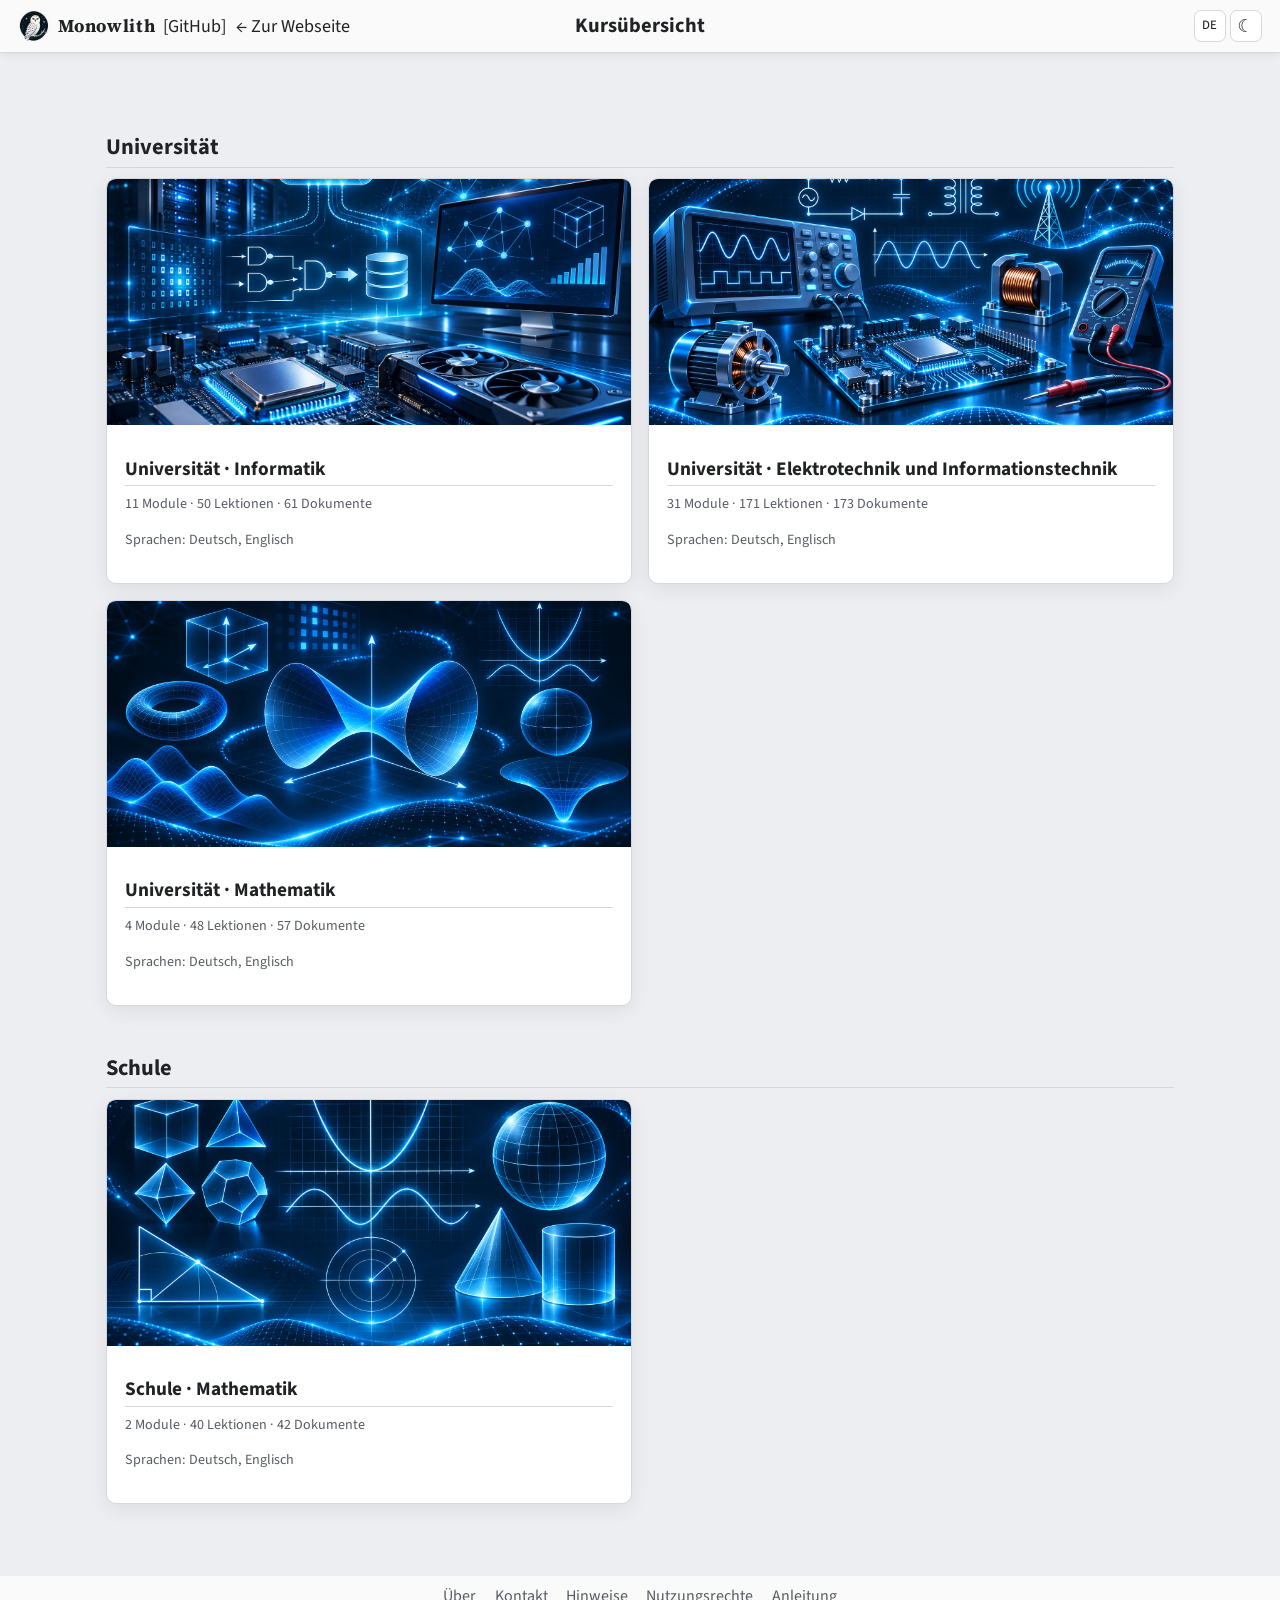
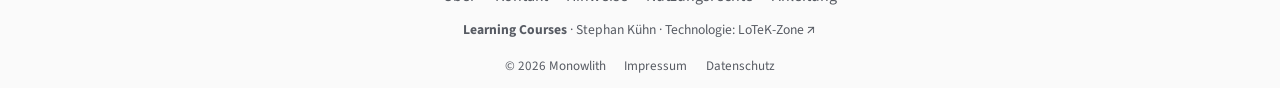
==== commit 67c72798: "refactor: simplify reader CSS and lists" ====
--- a/index.html
+++ b/index.html
@@ -1,16 +1,16 @@
 <!doctype html>
 <html lang="de" data-lc-profile="release"><head><meta charset="utf-8"><meta name="viewport" content="width=device-width,initial-scale=1">
 <meta name="color-scheme" content="light dark"><title>Learning Courses – Offline Reader</title>
-<link rel="stylesheet" href="shared/assets/css/app.css?v=0c7e7c3bff629de9"><link rel="stylesheet" href="shared/assets/css/embedded-fonts.css?v=6dfc550c5edab613"></head>
+<link rel="stylesheet" href="shared/assets/css/app.css?v=8143cb343bfe5acc"><link rel="stylesheet" href="shared/assets/css/embedded-fonts.css?v=6dfc550c5edab613"></head>
 <body><div id="lc-root"><main class="lc-status">Learning Courses startet …</main></div>
-<script src="shared/assets/js/courses.js?v=81b55caae9a7a567"></script>
+<script src="shared/assets/js/courses.js?v=f0e46f36c8815369"></script>
 <script src="shared/assets/js/url-state.js?v=8faade42d6f7b1ec"></script>
 <script src="shared/assets/js/theme.js?v=ae62671291718d9b"></script>
 <script src="shared/assets/js/site-config.js?v=d00553d4a10f9506"></script>
-<script src="shared/assets/js/language/language_de.js?v=0cd0fdbd65f5fe7f"></script>
-<script src="shared/assets/js/language/language_en.js?v=919732bb2cdd5f0c"></script>
+<script src="shared/assets/js/language/language_de.js?v=ef4342b26eecd6d2"></script>
+<script src="shared/assets/js/language/language_en.js?v=fa517666793c47c6"></script>
 <script src="shared/assets/js/language/language.js?v=df7494eb579abad2"></script>
 <script src="shared/assets/js/reader-shell.js?v=683fca53b7436d6e"></script>
 <script src="shared/assets/js/reader-app.js?v=c8d56b867125dc64"></script>
-<script src="shared/assets/js/boot.js?v=6b96b19ff40c5bac"></script>
+<script src="shared/assets/js/boot.js?v=8d1f1c723628c898"></script>
 </body></html>
--- a/shared/assets/css/app.css
+++ b/shared/assets/css/app.css
@@ -492,6 +492,7 @@
 :root[data-theme="dark"] .toc {border-left:0.06rem solid #454545}
 :root[data-theme="dark"] .sidebar-top,:root[data-theme="dark"] .right-tabs {background:#272727;border-bottom:0.06rem solid #454545}
 :root[data-theme="dark"] :is(.groups,.lc-preview-nav) summary {color:#bdbdbd}
+:root[data-theme="dark"] .nav-item {border:0}
 :root[data-theme="dark"] .nav-item:hover {background:#363636}
 :root[data-theme="dark"] .nav-item.active {background:#363636}
 :root[data-theme="dark"] .nav-item.active:hover {background:#363636}
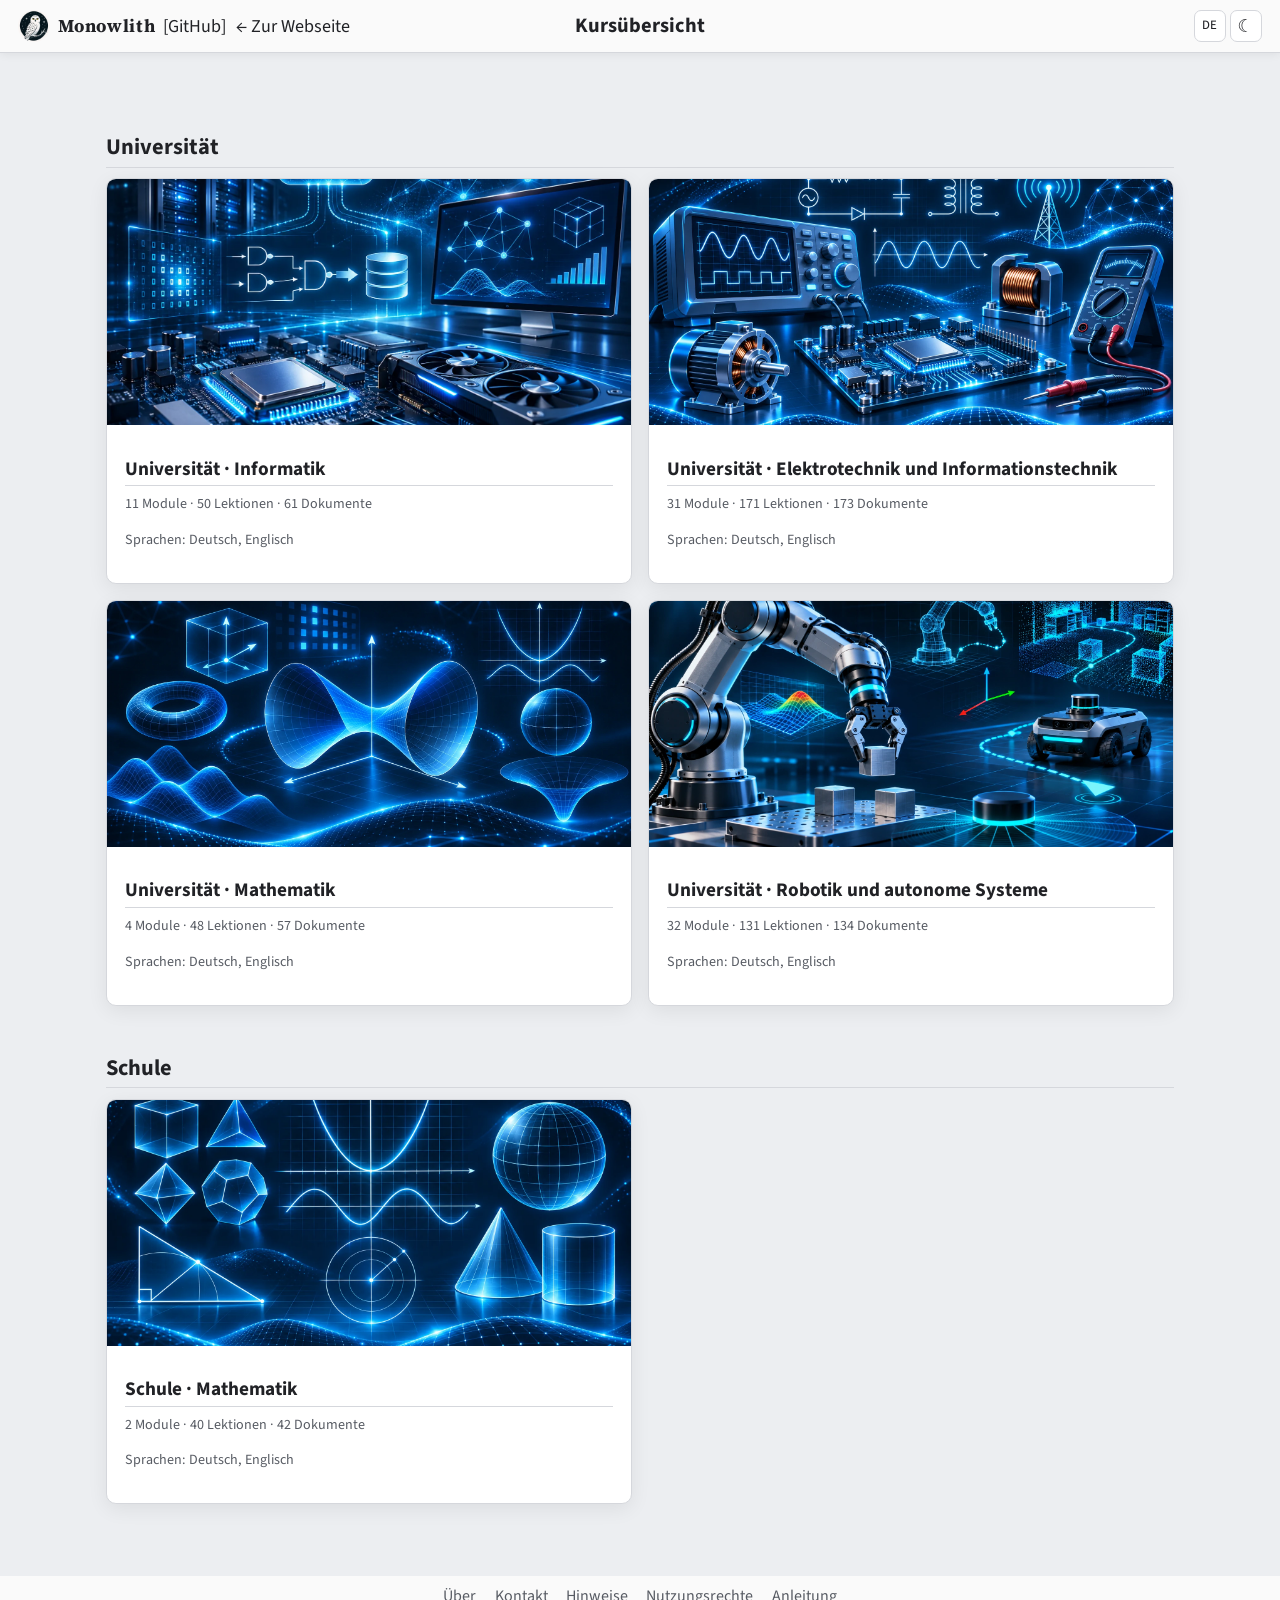
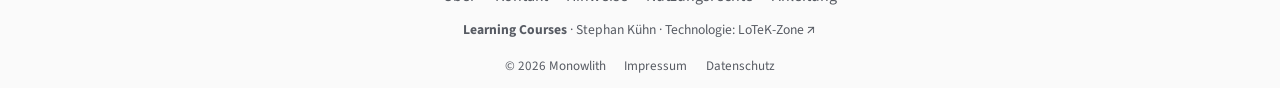
==== commit ac75f92f: "feat: added university robotics and autonomous systems" ====
--- a/index.html
+++ b/index.html
@@ -3,7 +3,7 @@
 <meta name="color-scheme" content="light dark"><title>Learning Courses – Offline Reader</title>
 <link rel="stylesheet" href="shared/assets/css/app.css?v=8143cb343bfe5acc"><link rel="stylesheet" href="shared/assets/css/embedded-fonts.css?v=6dfc550c5edab613"></head>
 <body><div id="lc-root"><main class="lc-status">Learning Courses startet …</main></div>
-<script src="shared/assets/js/courses.js?v=f0e46f36c8815369"></script>
+<script src="shared/assets/js/courses.js?v=d3f7723dbbb7bd75"></script>
 <script src="shared/assets/js/url-state.js?v=8faade42d6f7b1ec"></script>
 <script src="shared/assets/js/theme.js?v=ae62671291718d9b"></script>
 <script src="shared/assets/js/site-config.js?v=d00553d4a10f9506"></script>
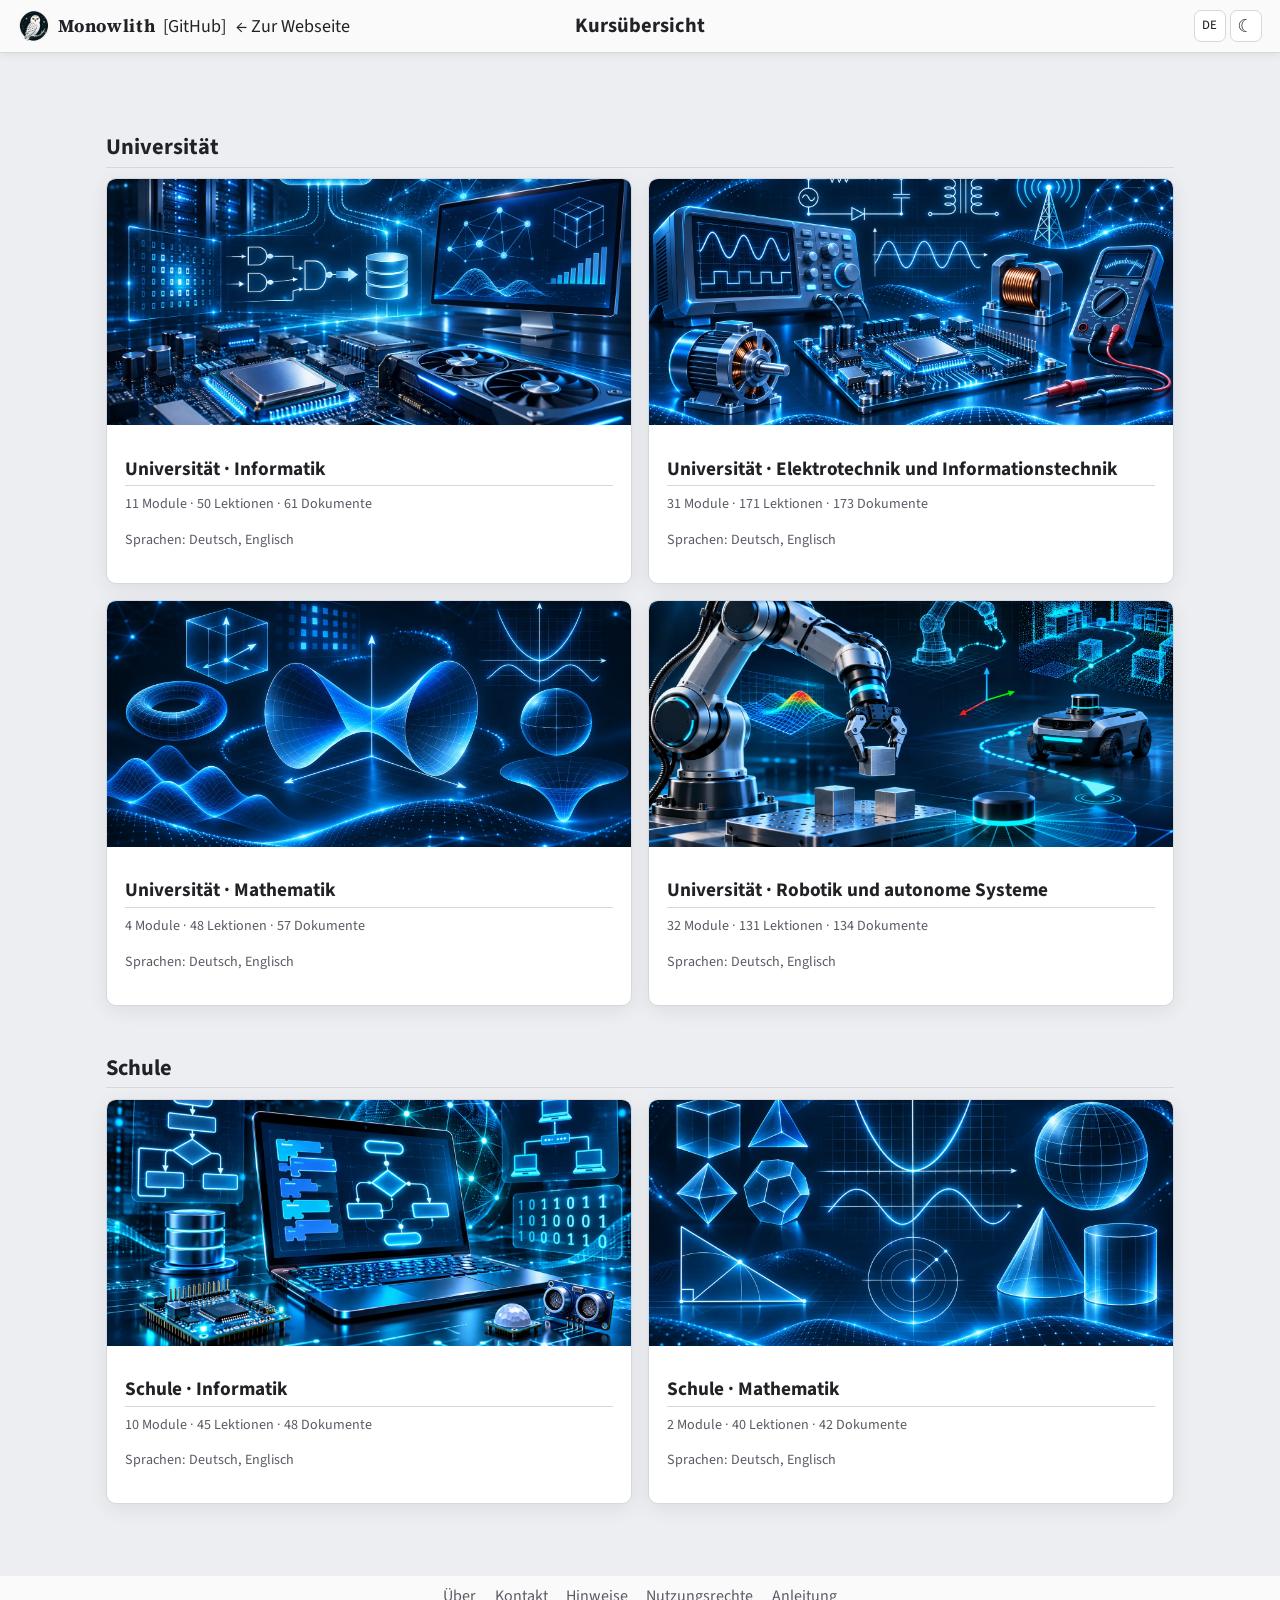
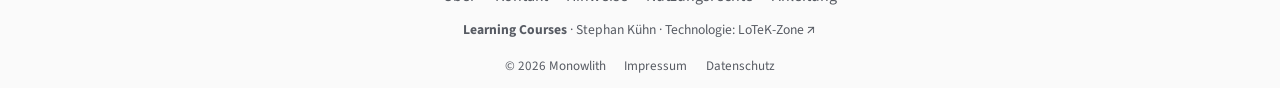
==== commit b47d61be: "feat: added school computer science course" ====
--- a/index.html
+++ b/index.html
@@ -3,7 +3,7 @@
 <meta name="color-scheme" content="light dark"><title>Learning Courses – Offline Reader</title>
 <link rel="stylesheet" href="shared/assets/css/app.css?v=8143cb343bfe5acc"><link rel="stylesheet" href="shared/assets/css/embedded-fonts.css?v=6dfc550c5edab613"></head>
 <body><div id="lc-root"><main class="lc-status">Learning Courses startet …</main></div>
-<script src="shared/assets/js/courses.js?v=d3f7723dbbb7bd75"></script>
+<script src="shared/assets/js/courses.js?v=0fe20acf9b1b84d8"></script>
 <script src="shared/assets/js/url-state.js?v=8faade42d6f7b1ec"></script>
 <script src="shared/assets/js/theme.js?v=ae62671291718d9b"></script>
 <script src="shared/assets/js/site-config.js?v=d00553d4a10f9506"></script>
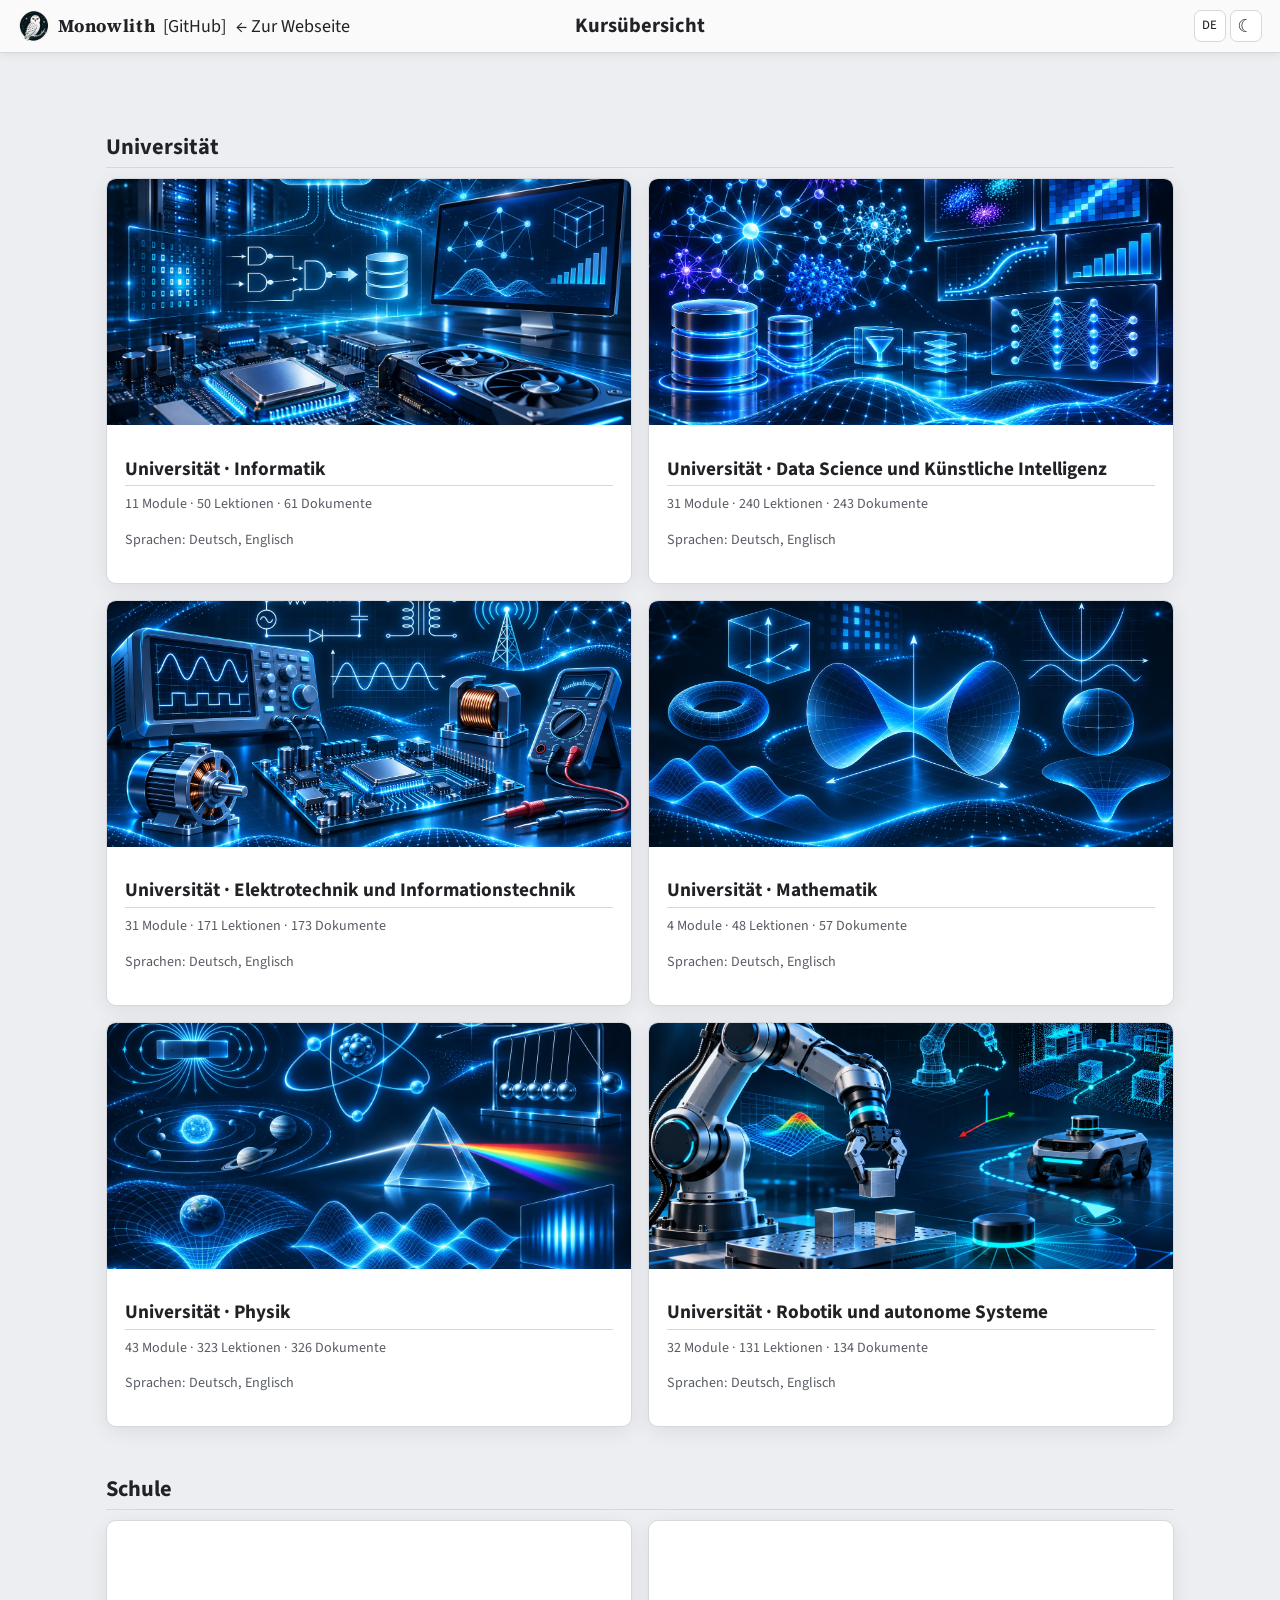
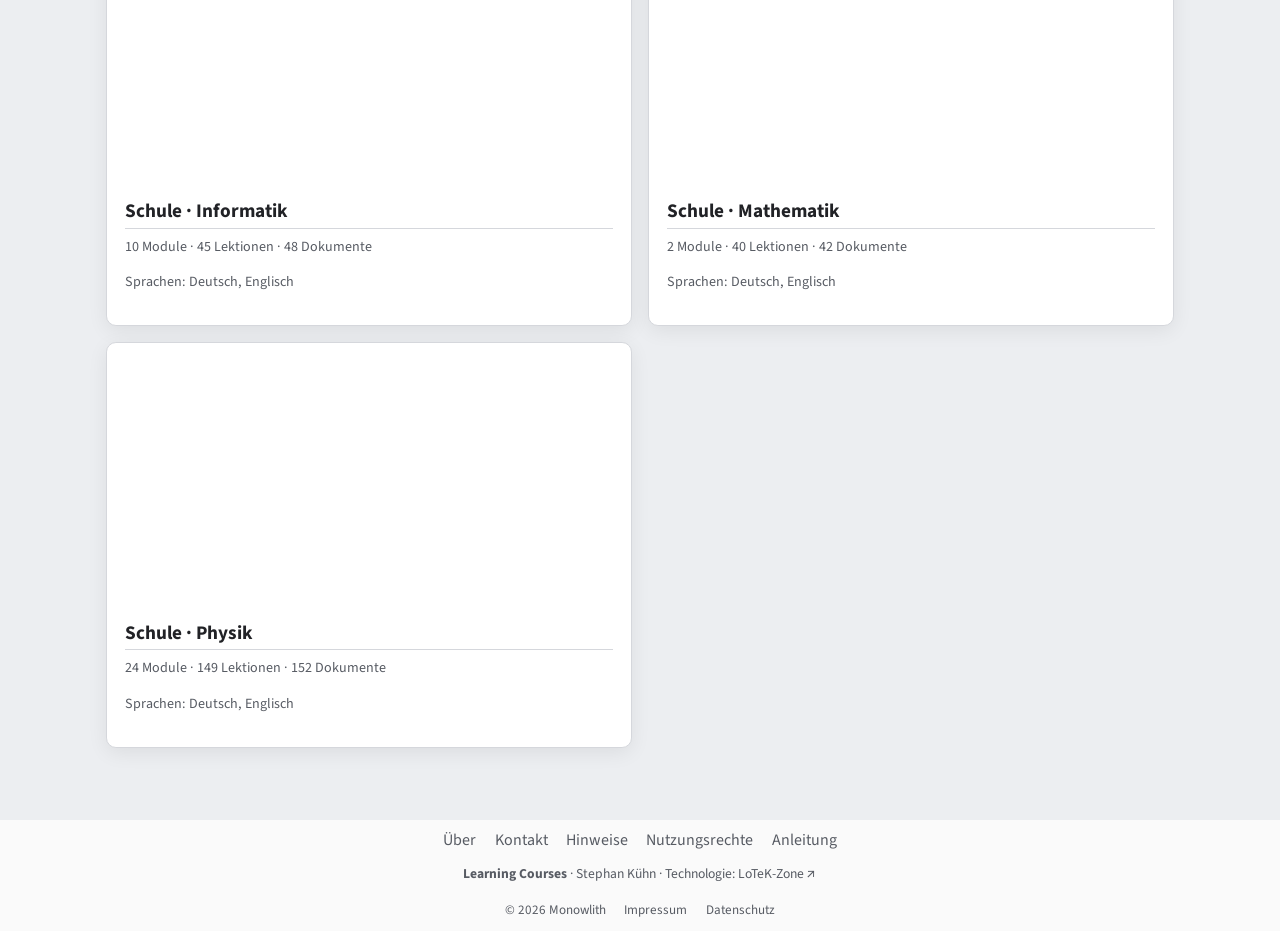
==== commit b747ef9b: "feat: added school physics to reader and course overview" ====
--- a/index.html
+++ b/index.html
@@ -3,7 +3,7 @@
 <meta name="color-scheme" content="light dark"><title>Learning Courses – Offline Reader</title>
 <link rel="stylesheet" href="shared/assets/css/app.css?v=8143cb343bfe5acc"><link rel="stylesheet" href="shared/assets/css/embedded-fonts.css?v=6dfc550c5edab613"></head>
 <body><div id="lc-root"><main class="lc-status">Learning Courses startet …</main></div>
-<script src="shared/assets/js/courses.js?v=0fe20acf9b1b84d8"></script>
+<script src="shared/assets/js/courses.js?v=28de0e3918efb3b2"></script>
 <script src="shared/assets/js/url-state.js?v=8faade42d6f7b1ec"></script>
 <script src="shared/assets/js/theme.js?v=ae62671291718d9b"></script>
 <script src="shared/assets/js/site-config.js?v=d00553d4a10f9506"></script>
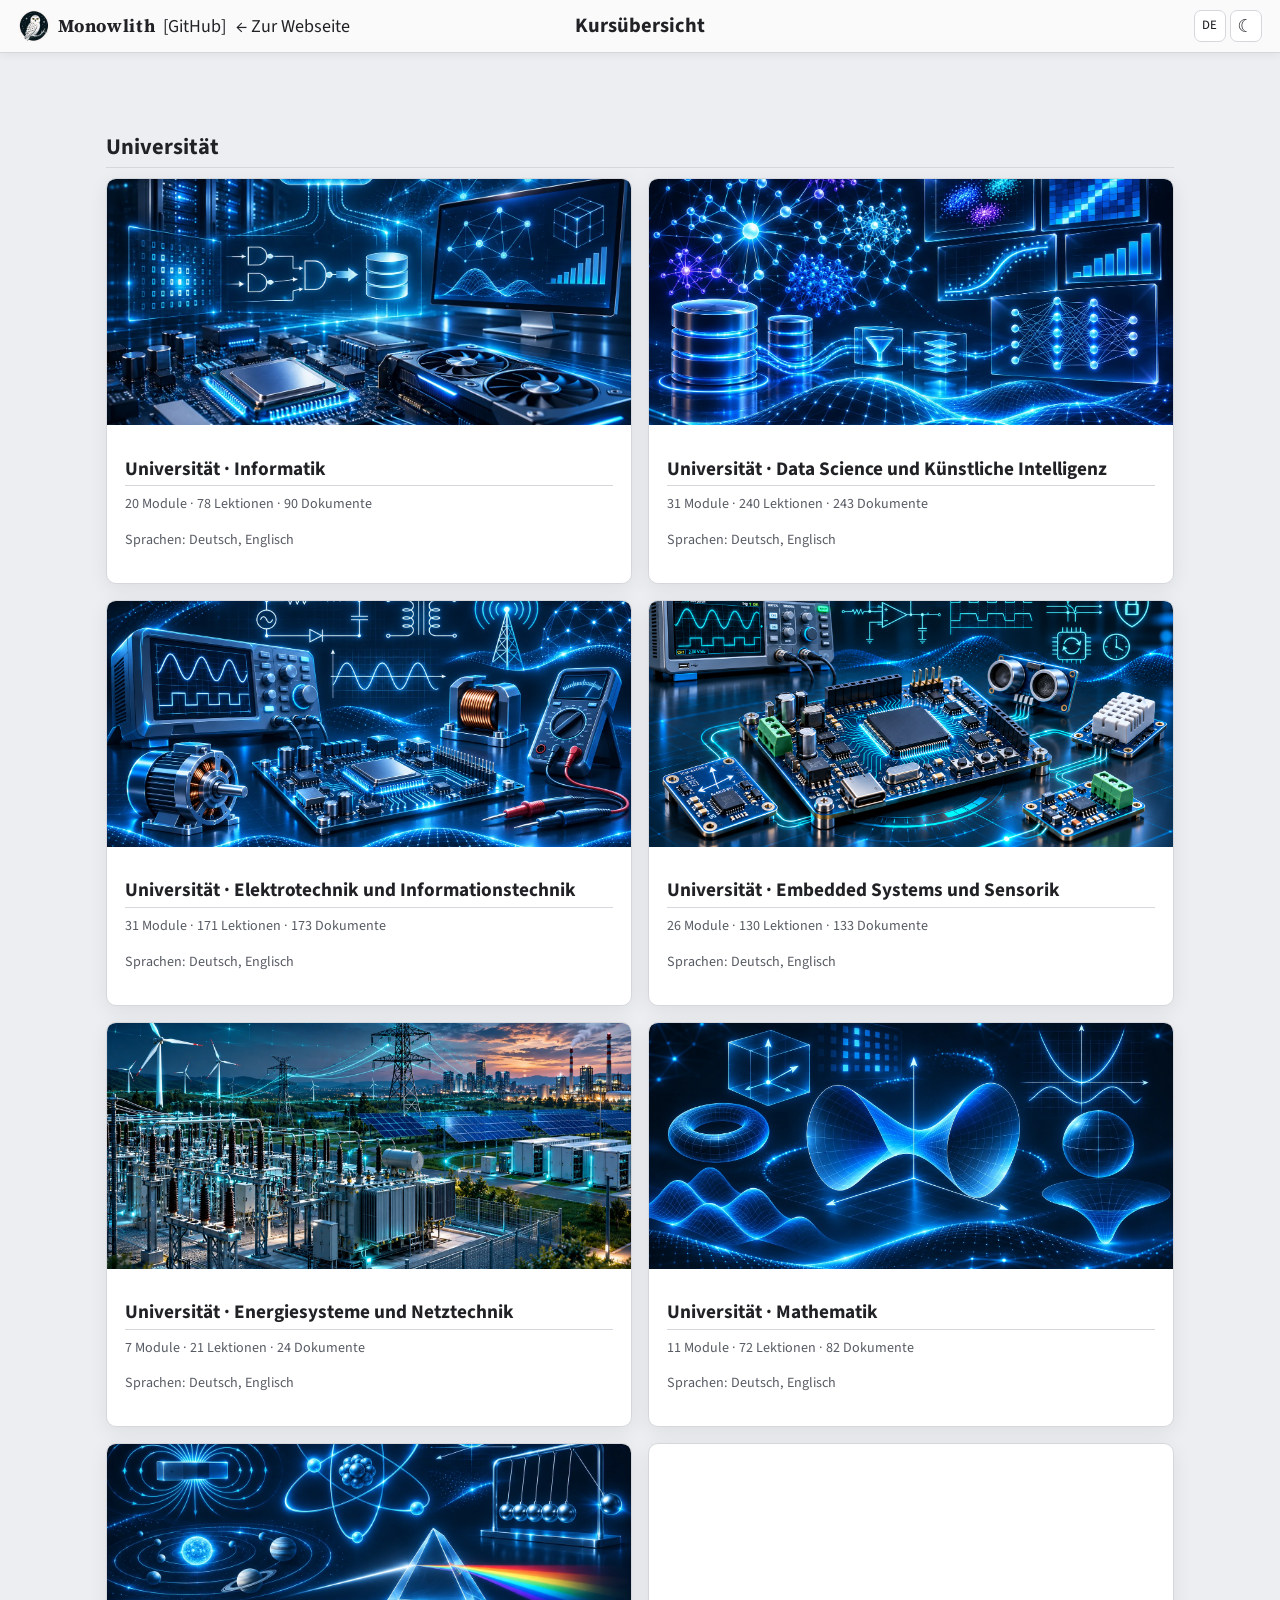
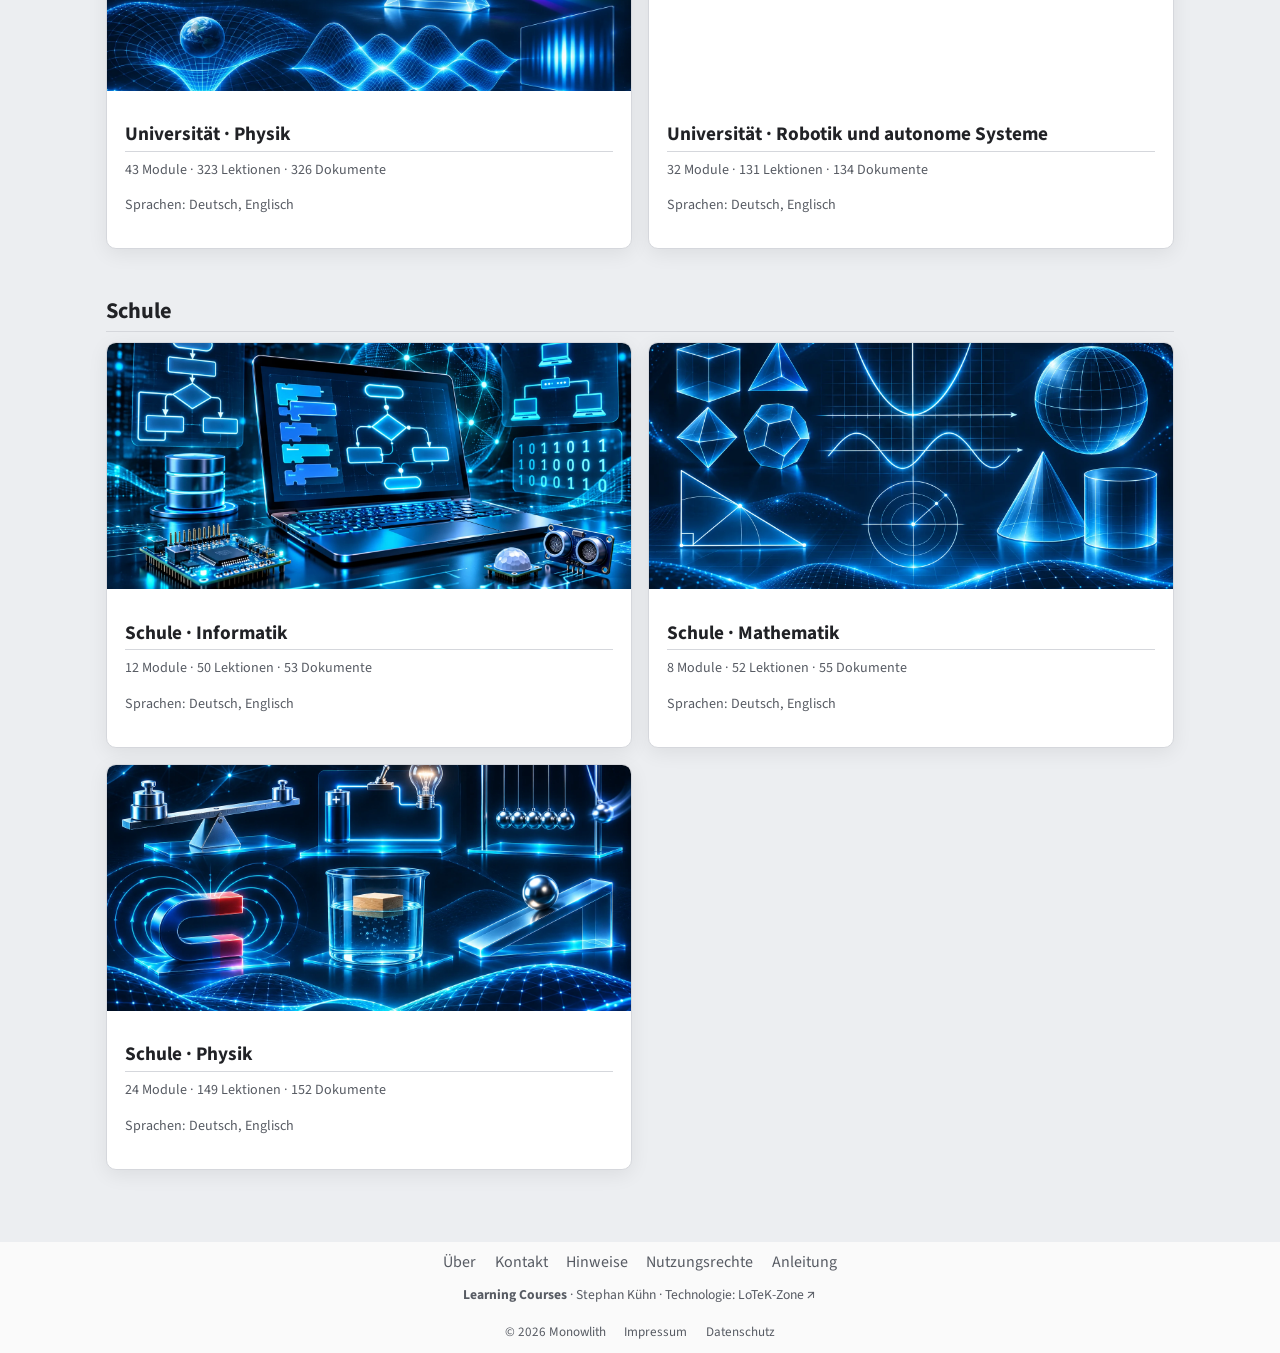
==== commit 2da6242f: "docs: updated mathematics and computer science catalog" ====
--- a/index.html
+++ b/index.html
@@ -3,7 +3,7 @@
 <meta name="color-scheme" content="light dark"><title>Learning Courses – Offline Reader</title>
 <link rel="stylesheet" href="shared/assets/css/app.css?v=8143cb343bfe5acc"><link rel="stylesheet" href="shared/assets/css/embedded-fonts.css?v=6dfc550c5edab613"></head>
 <body><div id="lc-root"><main class="lc-status">Learning Courses startet …</main></div>
-<script src="shared/assets/js/courses.js?v=28de0e3918efb3b2"></script>
+<script src="shared/assets/js/courses.js?v=be497517ad7aa2dc"></script>
 <script src="shared/assets/js/url-state.js?v=8faade42d6f7b1ec"></script>
 <script src="shared/assets/js/theme.js?v=ae62671291718d9b"></script>
 <script src="shared/assets/js/site-config.js?v=d00553d4a10f9506"></script>
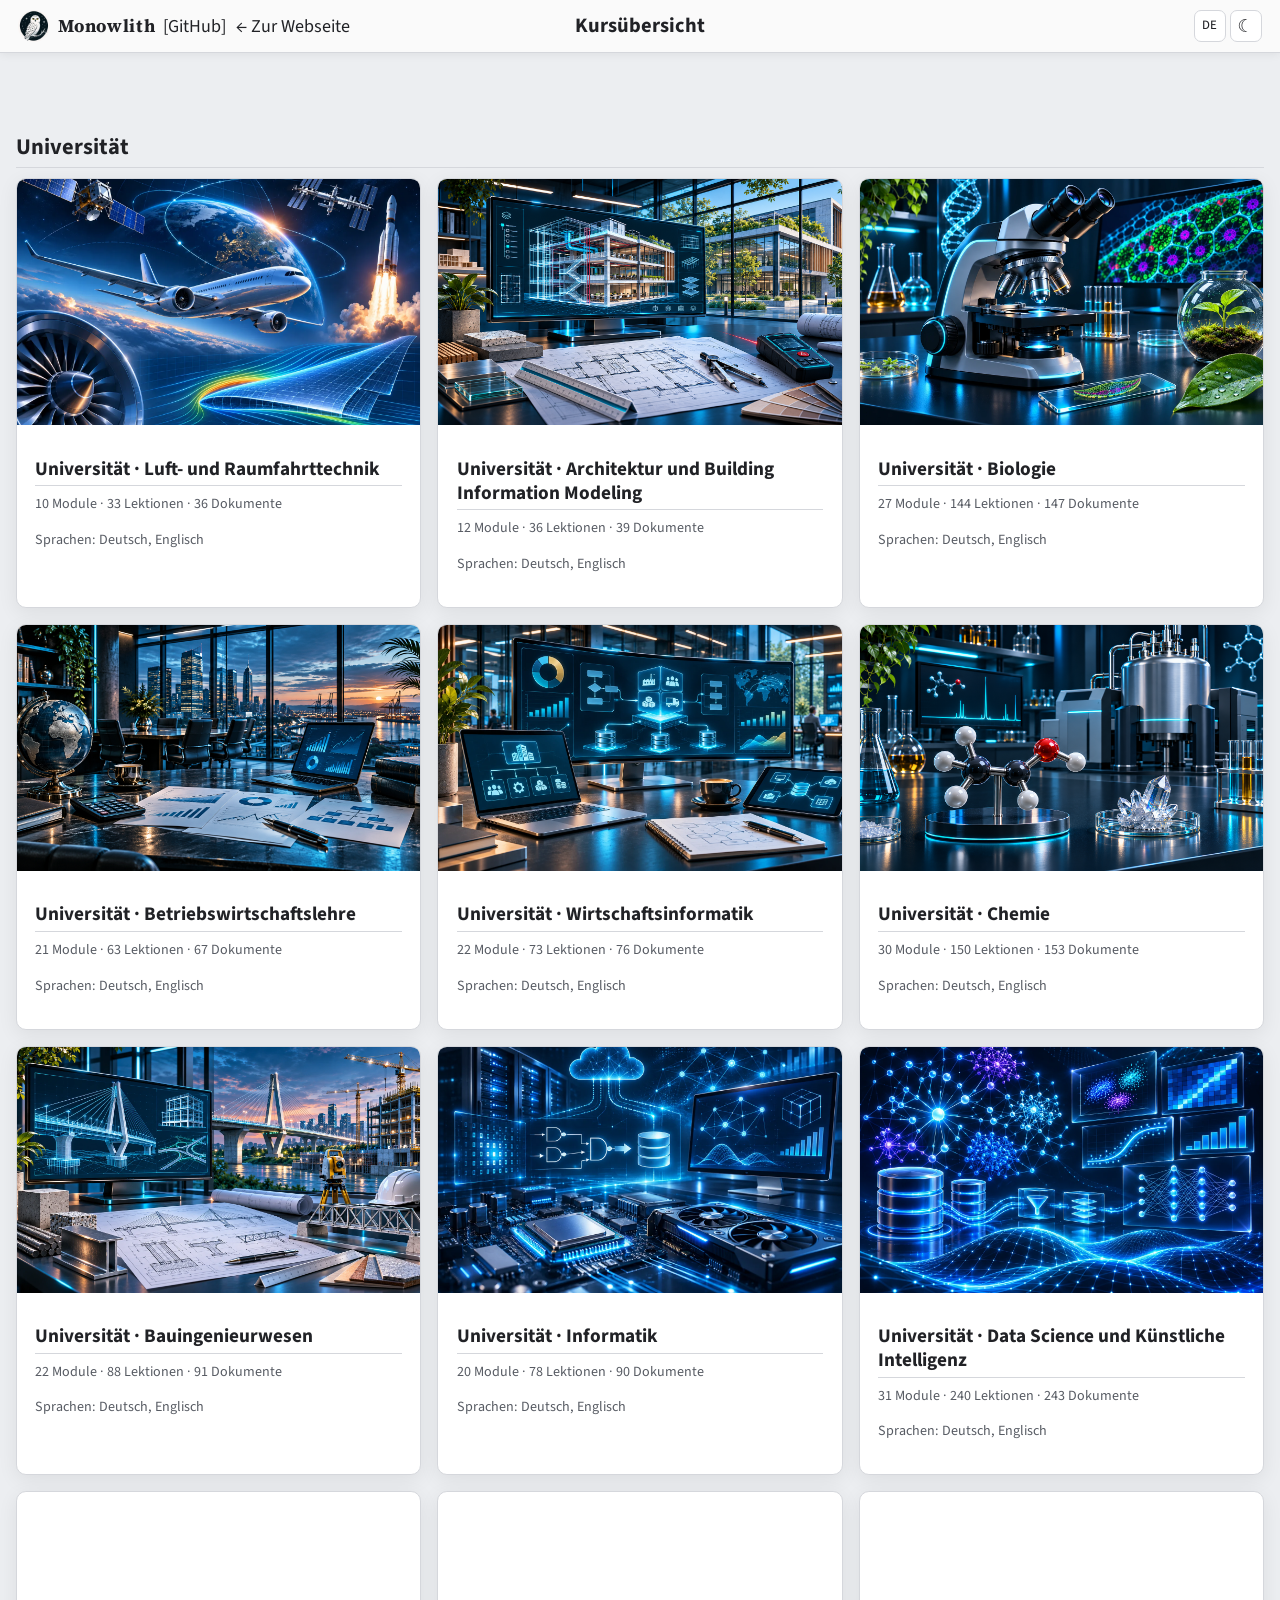
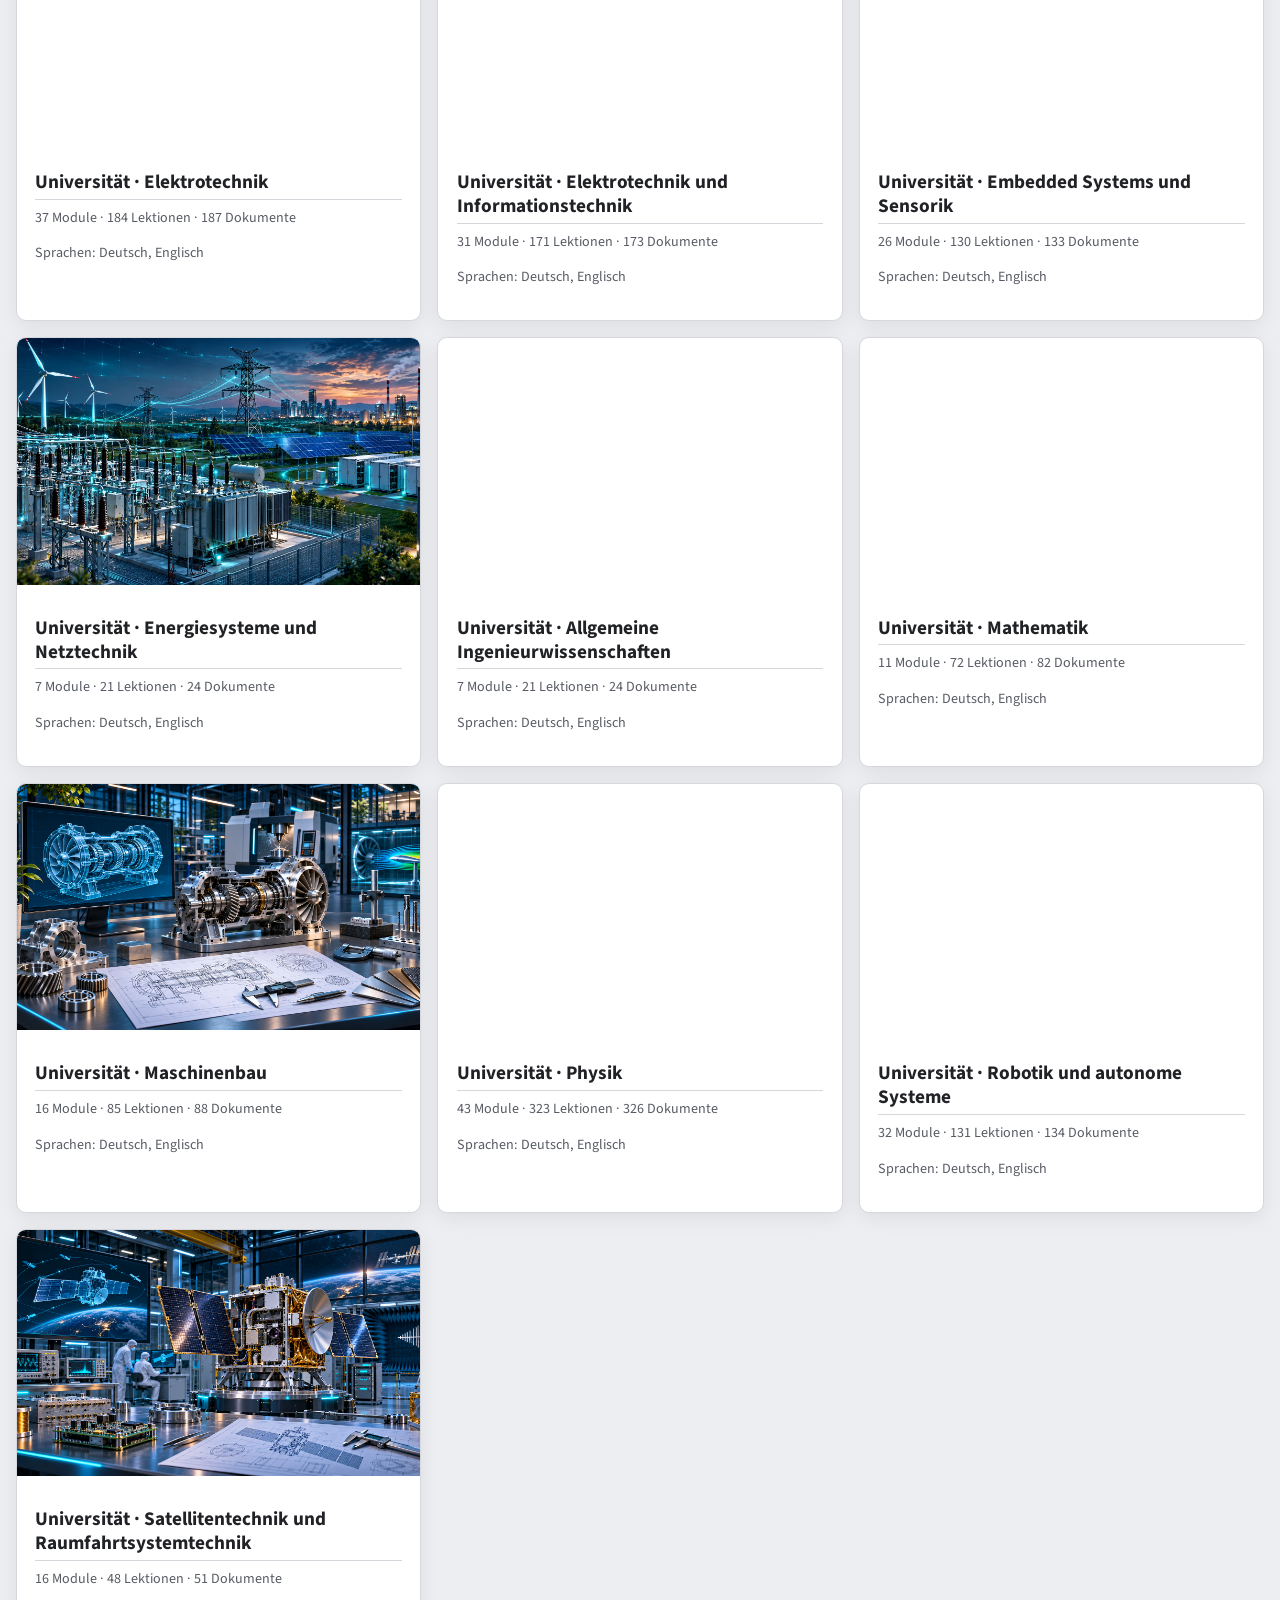
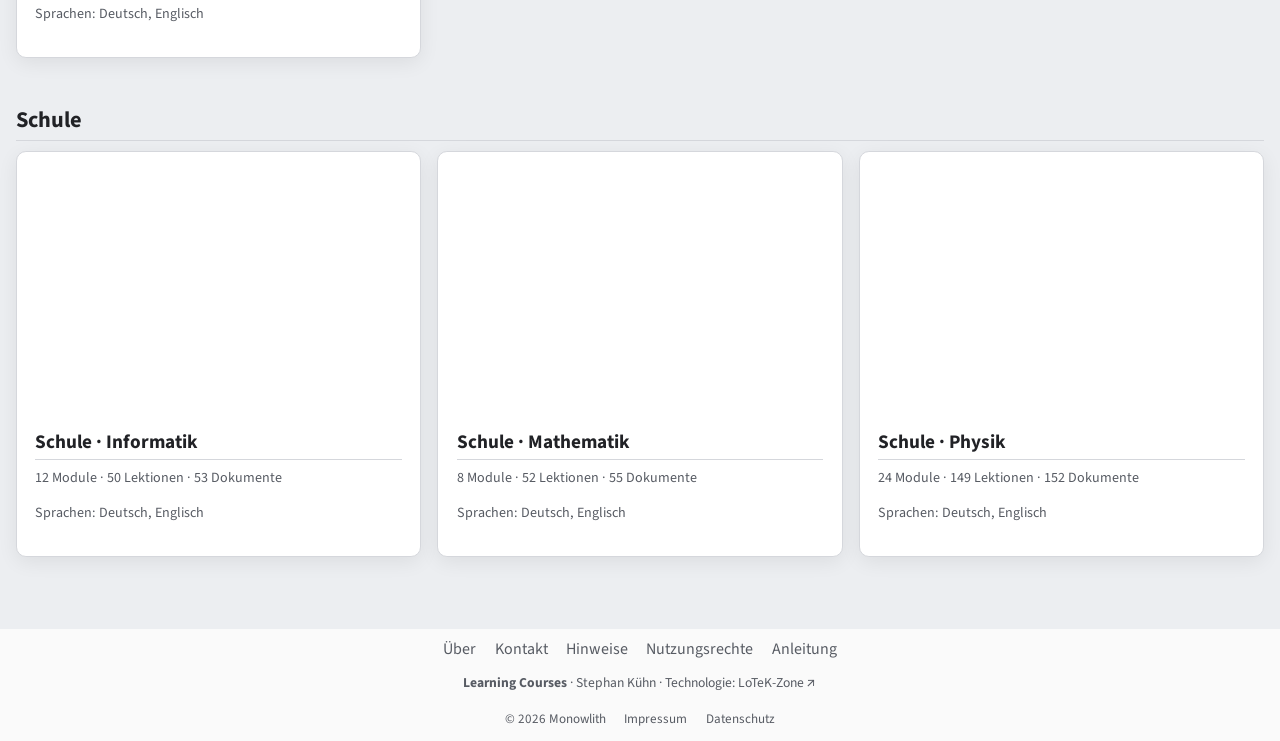
==== commit 056a8edc: "feat: added new courses and three-column overview" ====
--- a/index.html
+++ b/index.html
@@ -1,9 +1,9 @@
 <!doctype html>
 <html lang="de" data-lc-profile="release"><head><meta charset="utf-8"><meta name="viewport" content="width=device-width,initial-scale=1">
 <meta name="color-scheme" content="light dark"><title>Learning Courses – Offline Reader</title>
-<link rel="stylesheet" href="shared/assets/css/app.css?v=8143cb343bfe5acc"><link rel="stylesheet" href="shared/assets/css/embedded-fonts.css?v=6dfc550c5edab613"></head>
+<link rel="stylesheet" href="shared/assets/css/app.css?v=c7adb420348b9c10"><link rel="stylesheet" href="shared/assets/css/embedded-fonts.css?v=6dfc550c5edab613"></head>
 <body><div id="lc-root"><main class="lc-status">Learning Courses startet …</main></div>
-<script src="shared/assets/js/courses.js?v=be497517ad7aa2dc"></script>
+<script src="shared/assets/js/courses.js?v=dc5bfa5abf6d818f"></script>
 <script src="shared/assets/js/url-state.js?v=8faade42d6f7b1ec"></script>
 <script src="shared/assets/js/theme.js?v=ae62671291718d9b"></script>
 <script src="shared/assets/js/site-config.js?v=d00553d4a10f9506"></script>
@@ -12,5 +12,5 @@
 <script src="shared/assets/js/language/language.js?v=df7494eb579abad2"></script>
 <script src="shared/assets/js/reader-shell.js?v=683fca53b7436d6e"></script>
 <script src="shared/assets/js/reader-app.js?v=c8d56b867125dc64"></script>
-<script src="shared/assets/js/boot.js?v=8d1f1c723628c898"></script>
+<script src="shared/assets/js/boot.js?v=dc6479247e9a9fae"></script>
 </body></html>
--- a/shared/assets/css/app.css
+++ b/shared/assets/css/app.css
@@ -222,11 +222,11 @@
 #bookmarks-menu :is(.bookmark-item,.bookmark-chapter) {margin-top:.10rem}
 #bookmarks-menu .bookmark-group-divider {border-top:0.06rem solid #d5d7dc;margin-top:0.17rem;padding-top:0.17rem}
 .bookmark-subitem {padding-left:.5rem}
-.lc-home {width:100%;max-width:68.75rem;margin:2rem auto 2.8rem;padding:0 1rem}
+.lc-home {width:100%;max-width:102.63rem;margin:2rem auto 2.8rem;padding:0 1rem}
 .lc-home h1 {margin-bottom:.8rem}
 .lc-home-course-section {margin:1.7rem 0}
 .lc-home-level {padding-bottom:.35rem;border-bottom:0.06rem solid #d5d7dc}
-.lc-cards {display:grid;grid-template-columns:repeat(2,minmax(0,1fr));gap:1rem}
+.lc-cards {display:grid;grid-template-columns:repeat(3,minmax(0,1fr));gap:1rem}
 .lc-course-card {background:#fff;border:0.06rem solid #d5d7dc;border-radius:0.62rem;overflow:hidden;box-shadow:0 0.31rem 1.25rem #00000012}
 .lc-course-card a {color:#212226;text-decoration:none}
 .lc-course-card:hover {border-color:#246bb1}
@@ -375,6 +375,10 @@
 .lc-layout-dialog.with-preview .lc-layout-controls {overflow:visible}
 .lc-layout-preview {max-height:none}
 .lc-info-header-left {gap:.5rem}
+}
+@media (max-width:70rem) {
+.lc-home {max-width:68.75rem}
+.lc-cards {grid-template-columns:repeat(2,minmax(0,1fr))}
 }
 @media (max-width:33rem) {
 .lc-cards {grid-template-columns:minmax(0,1fr)}
